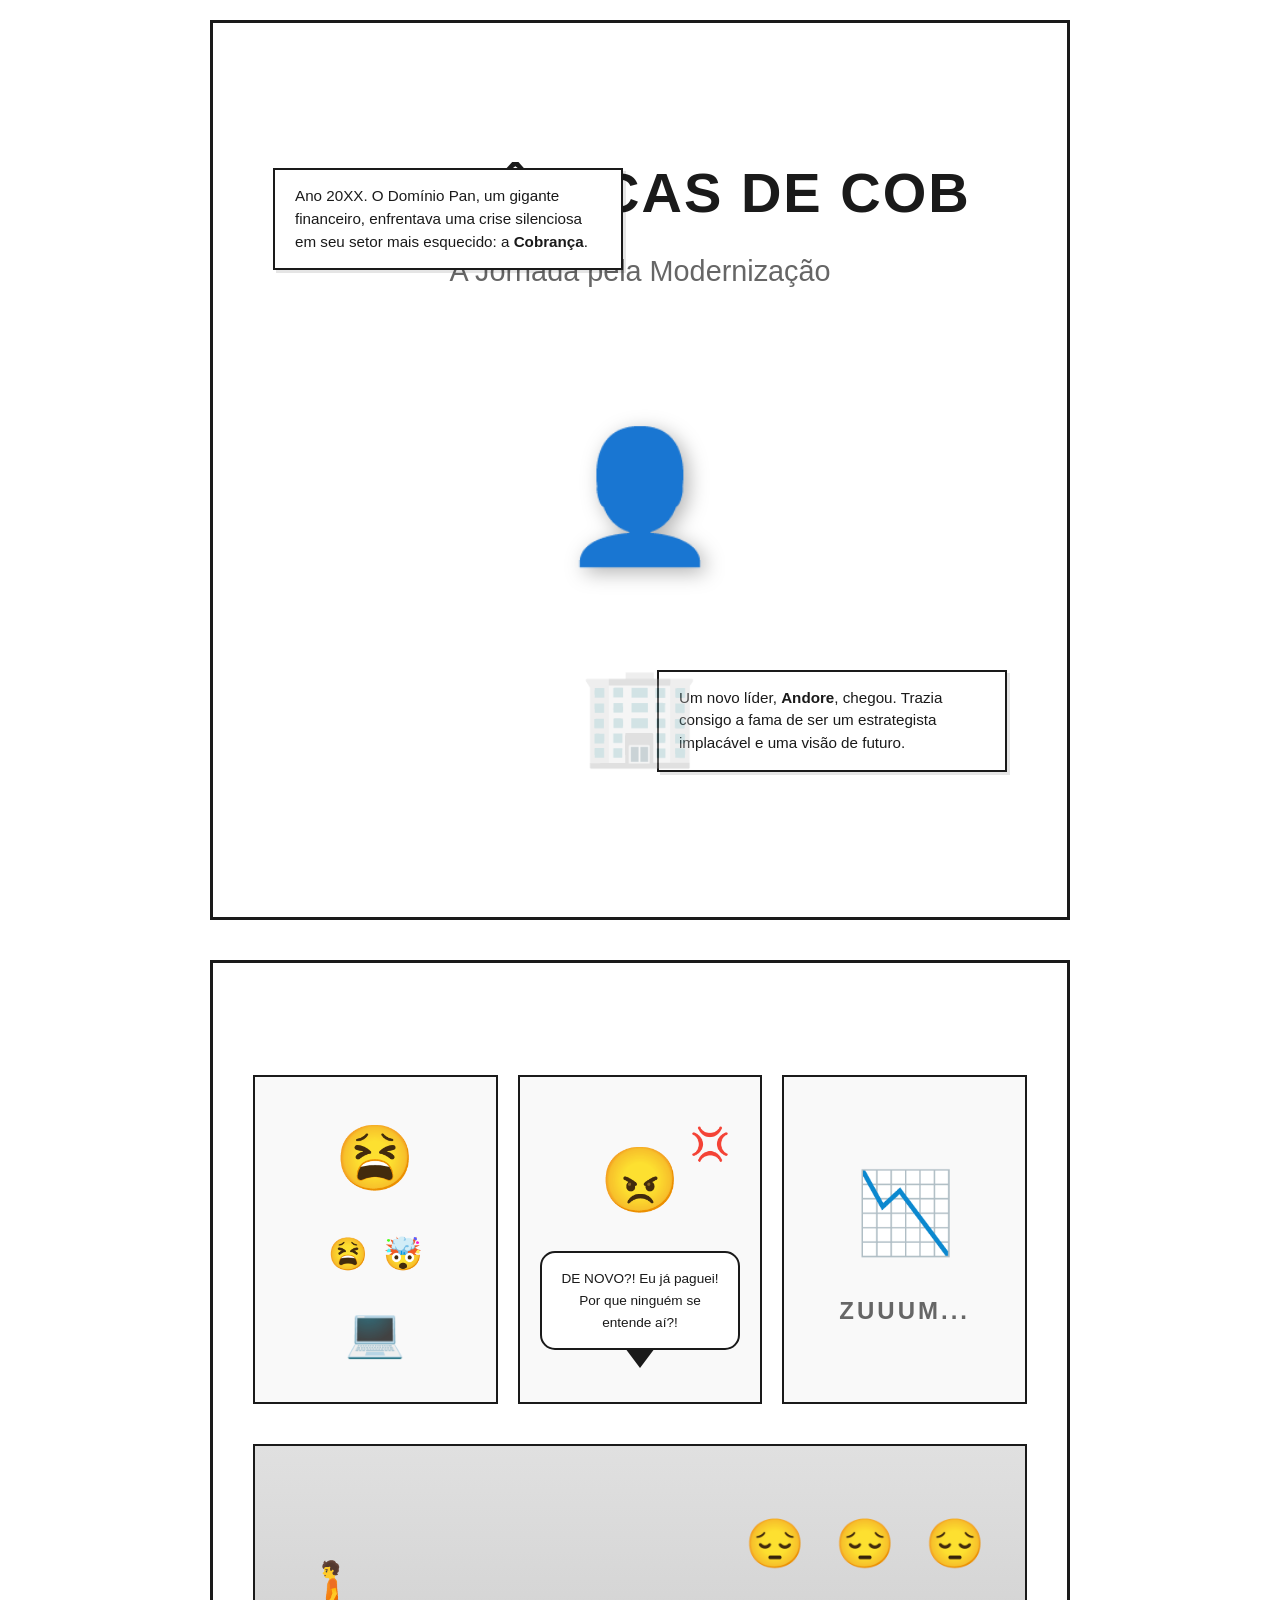
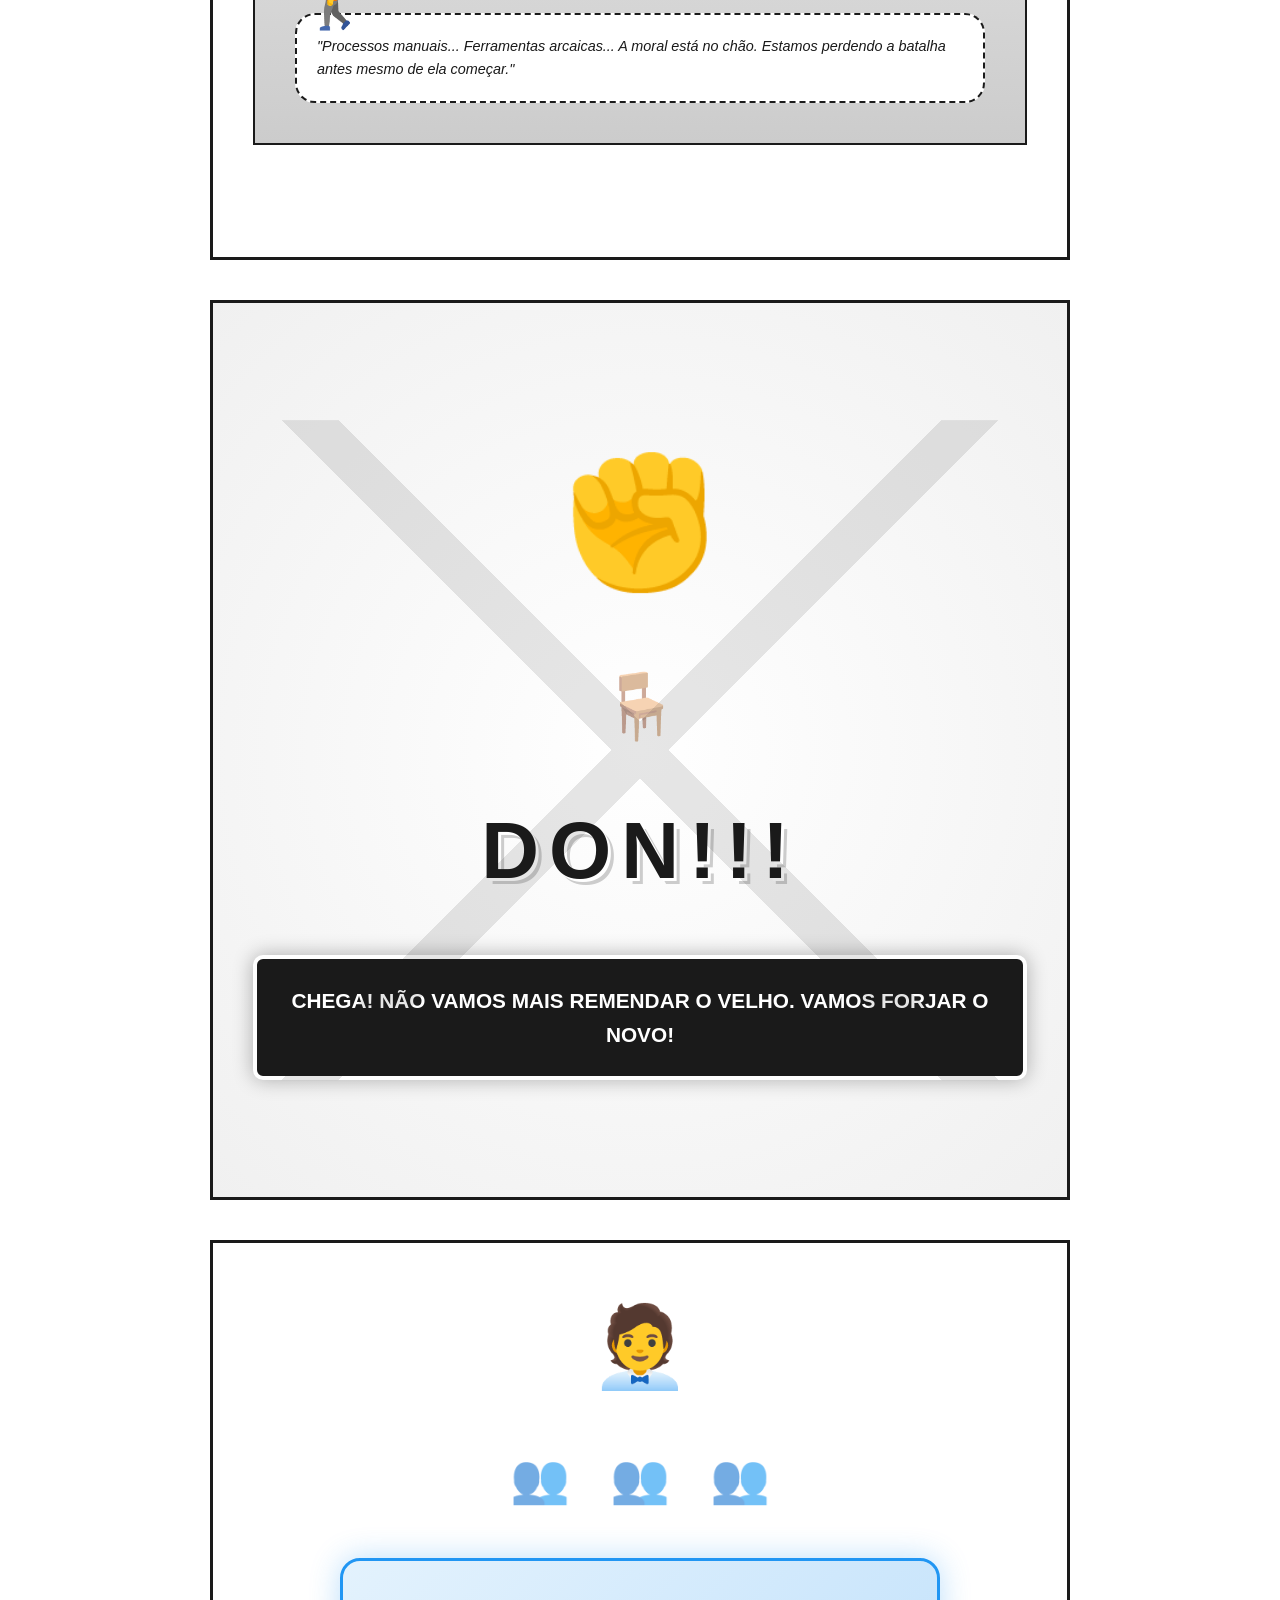
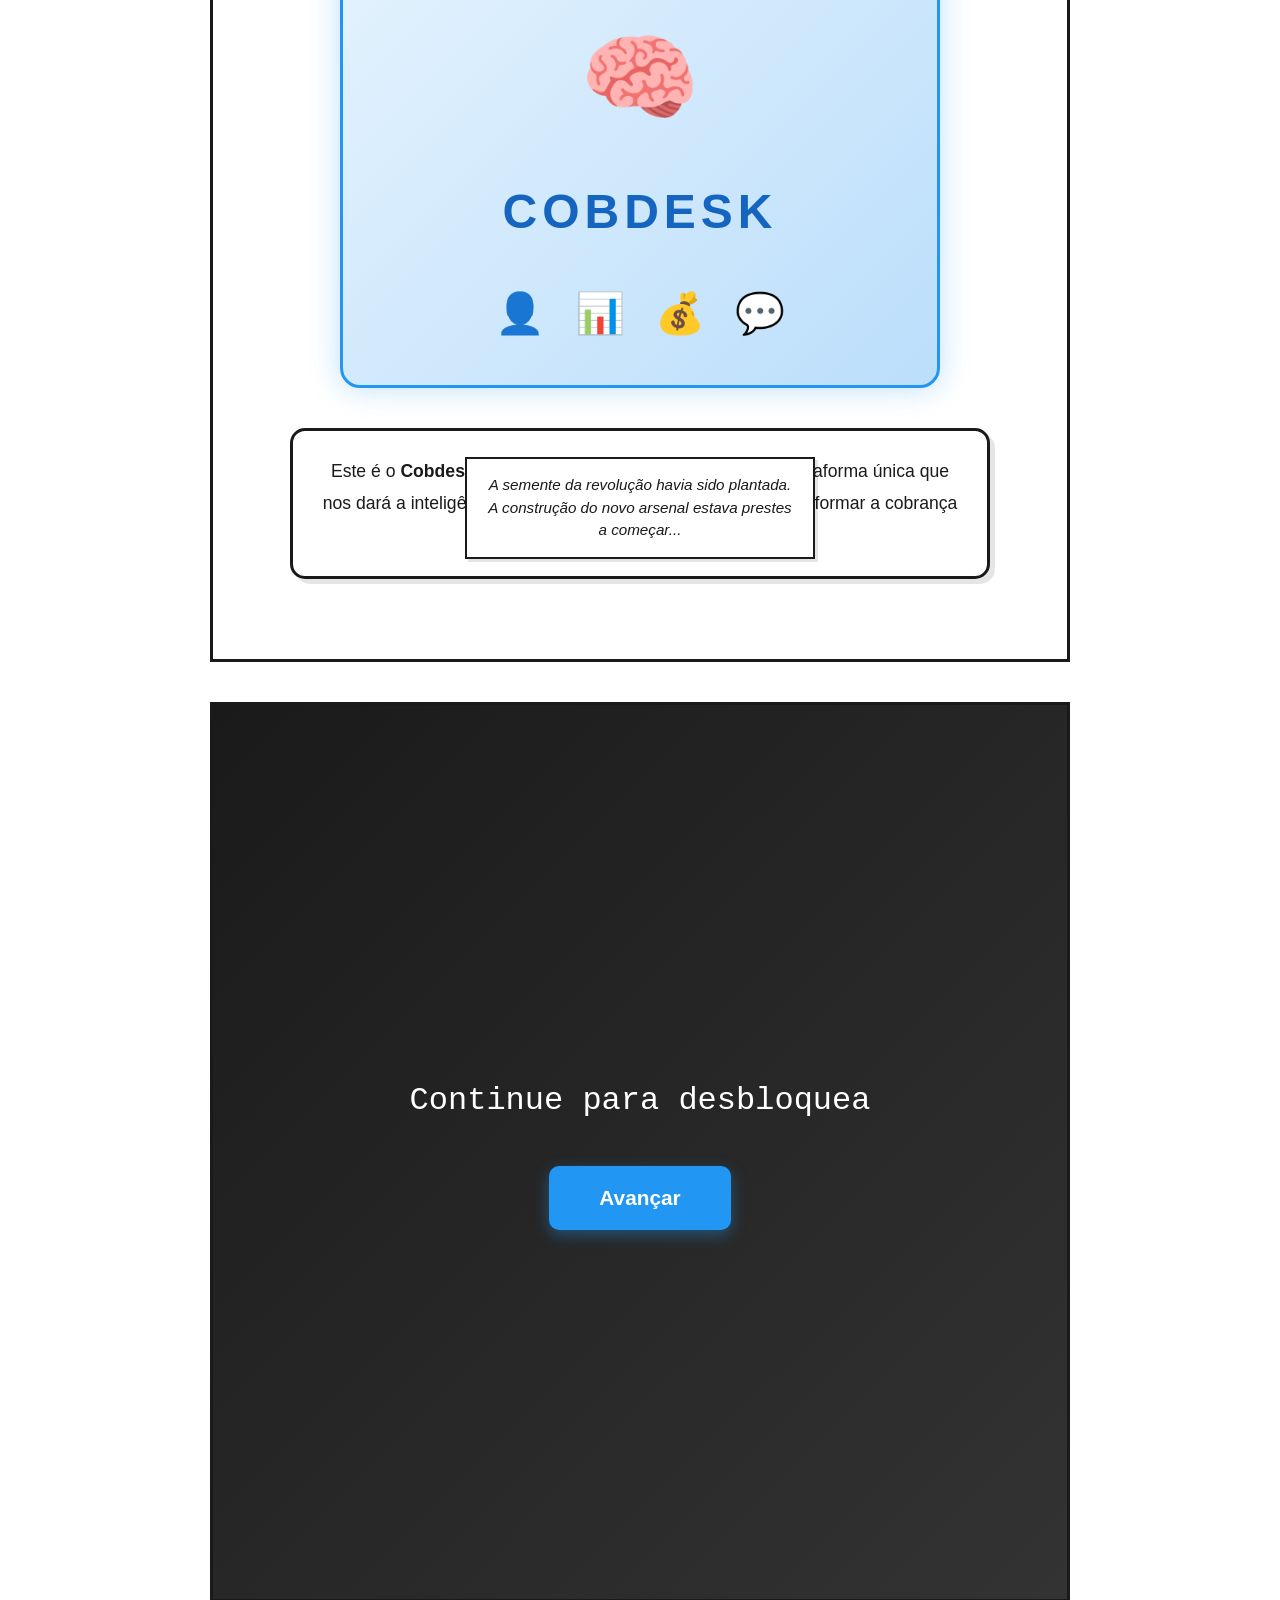
==== index.html @ 1ce12cd0 "Initial commit: Apresentação As Crônicas de Cob" ====
<!DOCTYPE html>
<html lang="pt-BR">
<head>
    <meta charset="UTF-8">
    <meta name="viewport" content="width=device-width, initial-scale=1.0">
    <title>As Crônicas de Cob: A Jornada pela Modernização</title>
    <style>
        /* ===== RESET E CONFIGURAÇÕES GLOBAIS ===== */
        * {
            margin: 0;
            padding: 0;
            box-sizing: border-box;
        }

        body {
            font-family: 'Segoe UI', Tahoma, Geneva, Verdana, sans-serif;
            background: #f5f5f5;
            color: #1a1a1a;
            overflow-x: hidden;
            line-height: 1.6;
        }

        /* ===== PARTE 1: O MANGÁ ===== */
        #manga-section {
            display: none;
            background: #ffffff;
            min-height: 100vh;
        }

        #manga-section.active {
            display: block;
        }

        .manga-container {
            max-width: 900px;
            margin: 0 auto;
            padding: 20px;
        }

        .manga-panel {
            min-height: 100vh;
            display: flex;
            align-items: center;
            justify-content: center;
            border: 3px solid #1a1a1a;
            margin-bottom: 40px;
            background: #ffffff;
            position: relative;
            padding: 40px;
            opacity: 0;
            transform: translateY(50px);
            transition: all 0.8s ease-out;
        }

        .manga-panel.fade-in {
            opacity: 1;
            transform: translateY(0);
        }

        .panel-content {
            width: 100%;
            position: relative;
        }

        /* Painel 1: A Chegada */
        .manga-title {
            text-align: center;
            margin-bottom: 60px;
        }

        .manga-title h1 {
            font-size: 3.5rem;
            font-weight: 900;
            letter-spacing: 2px;
            color: #1a1a1a;
            text-transform: uppercase;
            margin-bottom: 10px;
        }

        .manga-title h2 {
            font-size: 1.8rem;
            font-weight: 400;
            color: #666;
        }

        .narrator-box {
            position: absolute;
            background: #ffffff;
            border: 2px solid #1a1a1a;
            padding: 15px 20px;
            max-width: 350px;
            font-size: 0.95rem;
            line-height: 1.5;
            box-shadow: 3px 3px 0 rgba(0, 0, 0, 0.1);
        }

        .narrator-box.top-left {
            top: 20px;
            left: 20px;
        }

        .narrator-box.bottom-right {
            bottom: 20px;
            right: 20px;
        }

        .narrator-box.bottom {
            bottom: 20px;
            left: 50%;
            transform: translateX(-50%);
            text-align: center;
        }

        .hero-silhouette {
            display: flex;
            flex-direction: column;
            align-items: center;
            justify-content: center;
            gap: 40px;
            margin-top: 100px;
        }

        .hero-figure {
            font-size: 8rem;
            filter: drop-shadow(5px 5px 10px rgba(0, 0, 0, 0.3));
        }

        .building-background {
            font-size: 6rem;
            opacity: 0.3;
        }

        /* Painel 2: O Diagnóstico */
        .mini-panels-row {
            display: grid;
            grid-template-columns: repeat(3, 1fr);
            gap: 20px;
            margin-bottom: 40px;
        }

        .mini-panel {
            border: 2px solid #1a1a1a;
            padding: 30px 20px;
            background: #f9f9f9;
            min-height: 250px;
            display: flex;
            align-items: center;
            justify-content: center;
        }

        .mini-content {
            text-align: center;
            position: relative;
        }

        .character-face {
            font-size: 4rem;
            margin-bottom: 20px;
        }

        .floating-icons {
            display: flex;
            gap: 15px;
            justify-content: center;
            font-size: 2rem;
            animation: float 2s ease-in-out infinite;
        }

        @keyframes float {
            0%, 100% { transform: translateY(0); }
            50% { transform: translateY(-10px); }
        }

        .screen-chaos {
            font-size: 3rem;
            margin-top: 15px;
        }

        .anger-mark {
            position: absolute;
            top: -10px;
            right: 10px;
            font-size: 2rem;
            animation: pulse 1s ease-in-out infinite;
        }

        @keyframes pulse {
            0%, 100% { transform: scale(1); }
            50% { transform: scale(1.2); }
        }

        .speech-bubble {
            background: #ffffff;
            border: 2px solid #1a1a1a;
            border-radius: 15px;
            padding: 15px;
            margin-top: 20px;
            position: relative;
            font-size: 0.85rem;
        }

        .speech-bubble::before {
            content: '';
            position: absolute;
            bottom: -20px;
            left: 50%;
            transform: translateX(-50%);
            width: 0;
            height: 0;
            border-left: 15px solid transparent;
            border-right: 15px solid transparent;
            border-top: 20px solid #1a1a1a;
        }

        .chart-down {
            font-size: 5rem;
        }

        .onomatopoeia {
            font-size: 1.5rem;
            font-weight: 900;
            letter-spacing: 3px;
            color: #666;
            margin-top: 15px;
        }

        .corridor-scene {
            border: 2px solid #1a1a1a;
            padding: 40px;
            background: linear-gradient(to bottom, #e0e0e0, #cccccc);
            position: relative;
            min-height: 300px;
        }

        .hero-walking {
            font-size: 4rem;
            position: absolute;
            left: 40px;
            top: 50%;
            transform: translateY(-50%);
        }

        .sad-operators {
            display: flex;
            gap: 30px;
            justify-content: flex-end;
            font-size: 3rem;
            margin-top: 20px;
        }

        .thought-bubble {
            background: #ffffff;
            border: 2px dashed #1a1a1a;
            border-radius: 20px;
            padding: 20px;
            margin-top: 30px;
            font-style: italic;
            font-size: 0.9rem;
        }

        /* Painel 3: O Ponto de Virada */
        .panel-impact {
            background: radial-gradient(circle, #ffffff, #f0f0f0);
        }

        .impact-scene {
            text-align: center;
            position: relative;
        }

        .hero-action {
            font-size: 8rem;
            margin-bottom: 30px;
            animation: slam 0.5s ease-out;
        }

        @keyframes slam {
            0% { transform: translateY(-100px) scale(0.5); }
            50% { transform: translateY(10px) scale(1.1); }
            100% { transform: translateY(0) scale(1); }
        }

        .table-slam {
            font-size: 4rem;
            opacity: 0.5;
        }

        .onomatopoeia-large {
            font-size: 5rem;
            font-weight: 900;
            letter-spacing: 10px;
            color: #1a1a1a;
            text-shadow: 3px 3px 0 #ffffff, 6px 6px 0 #cccccc;
            margin: 30px 0;
            animation: impact-text 0.5s ease-out;
        }

        @keyframes impact-text {
            0% { transform: scale(0); opacity: 0; }
            50% { transform: scale(1.2); }
            100% { transform: scale(1); opacity: 1; }
        }

        .impact-lines {
            position: absolute;
            top: 50%;
            left: 50%;
            transform: translate(-50%, -50%);
            width: 100%;
            height: 100%;
            background: 
                linear-gradient(45deg, transparent 48%, #1a1a1a 48%, #1a1a1a 52%, transparent 52%),
                linear-gradient(-45deg, transparent 48%, #1a1a1a 48%, #1a1a1a 52%, transparent 52%);
            opacity: 0.1;
            pointer-events: none;
        }

        .speech-bubble-explosive {
            background: #1a1a1a;
            color: #ffffff;
            border: 4px solid #ffffff;
            border-radius: 10px;
            padding: 25px;
            margin-top: 40px;
            font-size: 1.3rem;
            font-weight: 700;
            text-transform: uppercase;
            box-shadow: 0 0 20px rgba(0, 0, 0, 0.3);
        }

        /* Painel 4: A Visão do Futuro */
        .vision-scene {
            text-align: center;
            position: relative;
        }

        .hero-presenting {
            font-size: 5rem;
            margin-bottom: 30px;
        }

        .team-silhouettes {
            display: flex;
            gap: 40px;
            justify-content: center;
            font-size: 3rem;
            margin-bottom: 40px;
            opacity: 0.6;
        }

        .hologram {
            background: linear-gradient(135deg, #e3f2fd, #bbdefb);
            border: 3px solid #2196f3;
            border-radius: 20px;
            padding: 40px;
            margin: 40px auto;
            max-width: 600px;
            position: relative;
            box-shadow: 0 0 30px rgba(33, 150, 243, 0.3);
            animation: hologram-glow 2s ease-in-out infinite;
        }

        @keyframes hologram-glow {
            0%, 100% { box-shadow: 0 0 30px rgba(33, 150, 243, 0.3); }
            50% { box-shadow: 0 0 50px rgba(33, 150, 243, 0.6); }
        }

        .hologram-core {
            font-size: 6rem;
            margin-bottom: 20px;
        }

        .hologram-title {
            font-size: 3rem;
            font-weight: 900;
            color: #1565c0;
            letter-spacing: 5px;
            margin-bottom: 30px;
        }

        .hologram-connections {
            display: flex;
            gap: 30px;
            justify-content: center;
            font-size: 2.5rem;
        }

        .connection-icon {
            animation: float 2s ease-in-out infinite;
        }

        .connection-icon:nth-child(2) {
            animation-delay: 0.2s;
        }

        .connection-icon:nth-child(3) {
            animation-delay: 0.4s;
        }

        .connection-icon:nth-child(4) {
            animation-delay: 0.6s;
        }

        .speech-bubble-inspiring {
            background: #ffffff;
            border: 3px solid #1a1a1a;
            border-radius: 15px;
            padding: 25px;
            margin: 40px auto;
            max-width: 700px;
            font-size: 1.1rem;
            line-height: 1.8;
            box-shadow: 5px 5px 0 rgba(0, 0, 0, 0.1);
        }

        /* Painel de Transição */
        .panel-transition {
            background: linear-gradient(135deg, #1a1a1a, #333333);
            color: #ffffff;
        }

        .transition-text {
            text-align: center;
        }

        .typing-effect {
            font-size: 2rem;
            margin-bottom: 40px;
            font-family: 'Courier New', monospace;
        }

        .continue-button {
            background: #2196f3;
            color: #ffffff;
            border: none;
            padding: 20px 50px;
            font-size: 1.3rem;
            font-weight: 700;
            border-radius: 10px;
            cursor: pointer;
            transition: all 0.3s ease;
            box-shadow: 0 5px 15px rgba(33, 150, 243, 0.4);
        }

        .continue-button:hover {
            background: #1976d2;
            transform: translateY(-3px);
            box-shadow: 0 8px 20px rgba(33, 150, 243, 0.6);
        }

        /* ===== PARTE 2: O DOJO DE INOVAÇÕES ===== */
        #dojo-section {
            display: none;
            min-height: 100vh;
            background: linear-gradient(135deg, #f5f5f5, #e0e0e0);
            padding: 60px 20px;
        }

        #dojo-section.active {
            display: block;
        }

        .dojo-container {
            max-width: 1200px;
            margin: 0 auto;
        }

        .dojo-title {
            font-size: 3.5rem;
            font-weight: 900;
            text-align: center;
            margin-bottom: 20px;
            color: #1a1a1a;
            text-transform: uppercase;
            letter-spacing: 3px;
        }

        .dojo-instruction {
            text-align: center;
            font-size: 1.3rem;
            color: #666;
            margin-bottom: 60px;
            font-style: italic;
        }

        .targets-container {
            display: grid;
            grid-template-columns: repeat(auto-fit, minmax(200px, 1fr));
            gap: 30px;
            margin-bottom: 80px;
        }

        .target {
            background: #ffffff;
            border: 3px solid #1a1a1a;
            border-radius: 15px;
            padding: 30px 20px;
            text-align: center;
            cursor: pointer;
            transition: all 0.3s ease;
            position: relative;
        }

        .target:hover {
            transform: translateY(-10px);
            box-shadow: 0 10px 30px rgba(0, 0, 0, 0.2);
            border-color: #2196f3;
        }

        .target.solved {
            opacity: 0.3;
            pointer-events: none;
        }

        .target-icon {
            font-size: 3.5rem;
            margin-bottom: 15px;
        }

        .target-label {
            font-size: 1rem;
            font-weight: 600;
            color: #1a1a1a;
        }

        /* Prateleira de Armas */
        .weapons-shelf {
            background: #1a1a1a;
            border-radius: 15px;
            padding: 30px;
            text-align: center;
        }

        .shelf-title {
            color: #ffffff;
            font-size: 1.5rem;
            font-weight: 700;
            margin-bottom: 20px;
        }

        .shelf-icons {
            display: flex;
            flex-wrap: wrap;
            gap: 20px;
            justify-content: center;
            min-height: 80px;
        }

        .shelf-icon {
            font-size: 2.5rem;
            animation: unlock 0.5s ease-out;
        }

        @keyframes unlock {
            0% { transform: scale(0) rotate(-180deg); opacity: 0; }
            100% { transform: scale(1) rotate(0); opacity: 1; }
        }

        /* Modal de Solução */
        .modal {
            display: none;
            position: fixed;
            top: 0;
            left: 0;
            width: 100%;
            height: 100%;
            background: rgba(0, 0, 0, 0.8);
            z-index: 1000;
            align-items: center;
            justify-content: center;
        }

        .modal.active {
            display: flex;
        }

        .modal-content {
            background: #ffffff;
            border: 4px solid #1a1a1a;
            border-radius: 20px;
            max-width: 700px;
            width: 90%;
            padding: 40px;
            animation: modal-appear 0.4s ease-out;
        }

        @keyframes modal-appear {
            0% { transform: scale(0.5); opacity: 0; }
            100% { transform: scale(1); opacity: 1; }
        }

        .modal-header {
            text-align: center;
            margin-bottom: 30px;
        }

        .solution-icon {
            font-size: 4rem;
            margin-bottom: 15px;
        }

        .solution-name {
            font-size: 2rem;
            font-weight: 900;
            color: #2196f3;
        }

        .modal-body {
            margin-bottom: 30px;
        }

        .transformation {
            display: grid;
            grid-template-columns: 1fr auto 1fr;
            gap: 20px;
            align-items: center;
        }

        .from-section,
        .to-section {
            text-align: center;
            padding: 20px;
            border-radius: 10px;
        }

        .from-section {
            background: #ffebee;
            border: 2px solid #ef5350;
        }

        .to-section {
            background: #e3f2fd;
            border: 2px solid #2196f3;
        }

        .section-label {
            font-size: 0.9rem;
            font-weight: 700;
            text-transform: uppercase;
            margin-bottom: 15px;
            color: #666;
        }

        .problem-icon,
        .solution-icon-small {
            font-size: 3rem;
            margin-bottom: 15px;
        }

        .problem-text,
        .solution-text {
            font-size: 0.95rem;
            line-height: 1.6;
        }

        .arrow {
            font-size: 3rem;
        }

        .modal-footer {
            text-align: center;
        }

        .close-button {
            background: #2196f3;
            color: #ffffff;
            border: none;
            padding: 15px 40px;
            font-size: 1.1rem;
            font-weight: 700;
            border-radius: 10px;
            cursor: pointer;
            transition: all 0.3s ease;
        }

        .close-button:hover {
            background: #1976d2;
            transform: translateY(-2px);
        }

        /* ===== PARTE 3: O PORTAL ===== */
        #portal-section {
            display: none;
            min-height: 100vh;
            background: linear-gradient(135deg, #1a1a1a, #333333);
            color: #ffffff;
            align-items: center;
            justify-content: center;
            padding: 60px 20px;
        }

        #portal-section.active {
            display: flex;
        }

        .portal-container {
            text-align: center;
            max-width: 800px;
            position: relative;
        }

        .cobdesk-logo-bg {
            margin-bottom: 40px;
        }

        .logo-pulse {
            font-size: 8rem;
            animation: pulse-glow 2s ease-in-out infinite;
        }

        @keyframes pulse-glow {
            0%, 100% { 
                transform: scale(1);
                filter: drop-shadow(0 0 20px rgba(33, 150, 243, 0.5));
            }
            50% { 
                transform: scale(1.1);
                filter: drop-shadow(0 0 40px rgba(33, 150, 243, 0.8));
            }
        }

        .portal-title {
            font-size: 3.5rem;
            font-weight: 900;
            margin-bottom: 30px;
            letter-spacing: 2px;
            animation: fade-in-up 1s ease-out;
        }

        .portal-text {
            font-size: 1.3rem;
            line-height: 1.8;
            margin-bottom: 50px;
            color: #cccccc;
            animation: fade-in-up 1s ease-out 0.2s both;
        }

        @keyframes fade-in-up {
            0% { opacity: 0; transform: translateY(30px); }
            100% { opacity: 1; transform: translateY(0); }
        }

        .portal-button {
            display: inline-block;
            background: linear-gradient(135deg, #2196f3, #1976d2);
            color: #ffffff;
            text-decoration: none;
            padding: 25px 60px;
            font-size: 1.5rem;
            font-weight: 700;
            border-radius: 50px;
            transition: all 0.3s ease;
            box-shadow: 0 10px 30px rgba(33, 150, 243, 0.4);
            animation: fade-in-up 1s ease-out 0.4s both;
            position: relative;
            overflow: hidden;
        }

        .portal-button::before {
            content: '';
            position: absolute;
            top: 50%;
            left: 50%;
            width: 0;
            height: 0;
            border-radius: 50%;
            background: rgba(255, 255, 255, 0.3);
            transform: translate(-50%, -50%);
            transition: width 0.6s, height 0.6s;
        }

        .portal-button:hover::before {
            width: 300px;
            height: 300px;
        }

        .portal-button:hover {
            transform: translateY(-5px);
            box-shadow: 0 15px 40px rgba(33, 150, 243, 0.6);
        }

        /* ===== RESPONSIVIDADE ===== */
        @media (max-width: 768px) {
            .manga-title h1 {
                font-size: 2.5rem;
            }
            
            .manga-title h2 {
                font-size: 1.3rem;
            }
            
            .mini-panels-row {
                grid-template-columns: 1fr;
            }
            
            .transformation {
                grid-template-columns: 1fr;
            }
            
            .arrow {
                transform: rotate(90deg);
            }
            
            .dojo-title {
                font-size: 2.5rem;
            }
            
            .portal-title {
                font-size: 2.5rem;
            }
            
            .portal-text {
                font-size: 1.1rem;
            }
            
            .portal-button {
                padding: 20px 40px;
                font-size: 1.2rem;
            }
        }
    </style>
</head>
<body>
    <!-- PARTE 1: O MANGÁ -->
    <section id="manga-section" class="active">
        <div class="manga-container">
            <!-- Painel 1: A Chegada -->
            <div class="manga-panel panel-full fade-in" data-panel="1">
                <div class="panel-content">
                    <div class="manga-title">
                        <h1>As Crônicas de Cob</h1>
                        <h2>A Jornada pela Modernização</h2>
                    </div>
                    <div class="narrator-box top-left">
                        <p>Ano 20XX. O Domínio Pan, um gigante financeiro, enfrentava uma crise silenciosa em seu setor mais esquecido: a <strong>Cobrança</strong>.</p>
                    </div>
                    <div class="narrator-box bottom-right">
                        <p>Um novo líder, <strong>Andore</strong>, chegou. Trazia consigo a fama de ser um estrategista implacável e uma visão de futuro.</p>
                    </div>
                    <div class="hero-silhouette">
                        <div class="hero-figure">👤</div>
                        <div class="building-background">🏢</div>
                    </div>
                </div>
            </div>

            <!-- Painel 2: O Diagnóstico Sombrio -->
            <div class="manga-panel panel-full fade-in" data-panel="2">
                <div class="panel-content">
                    <div class="mini-panels-row">
                        <div class="mini-panel">
                            <div class="mini-content">
                                <div class="character-face stressed">😫</div>
                                <div class="floating-icons">
                                    <span>😫</span>
                                    <span>🤯</span>
                                </div>
                                <div class="screen-chaos">💻</div>
                            </div>
                        </div>
                        <div class="mini-panel">
                            <div class="mini-content">
                                <div class="character-face angry">😠</div>
                                <div class="anger-mark">💢</div>
                                <div class="speech-bubble">
                                    <p>DE NOVO?! Eu já paguei! Por que ninguém se entende aí?!</p>
                                </div>
                            </div>
                        </div>
                        <div class="mini-panel">
                            <div class="mini-content">
                                <div class="chart-down">📉</div>
                                <div class="onomatopoeia">ZUUUM...</div>
                            </div>
                        </div>
                    </div>
                    
                    <div class="corridor-scene">
                        <div class="hero-walking">🚶</div>
                        <div class="sad-operators">
                            <span>😔</span>
                            <span>😔</span>
                            <span>😔</span>
                        </div>
                        <div class="thought-bubble">
                            <p><em>"Processos manuais... Ferramentas arcaicas... A moral está no chão. Estamos perdendo a batalha antes mesmo de ela começar."</em></p>
                        </div>
                    </div>
                </div>
            </div>

            <!-- Painel 3: O Ponto de Virada -->
            <div class="manga-panel panel-impact fade-in" data-panel="3">
                <div class="panel-content">
                    <div class="impact-scene">
                        <div class="hero-action">✊</div>
                        <div class="table-slam">🪑</div>
                        <div class="onomatopoeia-large">DON!!!</div>
                        <div class="impact-lines"></div>
                        <div class="speech-bubble-explosive">
                            <p><strong>CHEGA! Não vamos mais remendar o velho. VAMOS FORJAR O NOVO!</strong></p>
                        </div>
                    </div>
                </div>
            </div>

            <!-- Painel 4: A Visão do Futuro -->
            <div class="manga-panel panel-full fade-in" data-panel="4">
                <div class="panel-content">
                    <div class="vision-scene">
                        <div class="hero-presenting">🧑‍💼</div>
                        <div class="team-silhouettes">
                            <span>👥</span>
                            <span>👥</span>
                            <span>👥</span>
                        </div>
                        <div class="hologram">
                            <div class="hologram-core">🧠</div>
                            <div class="hologram-title">COBDESK</div>
                            <div class="hologram-connections">
                                <span class="connection-icon">👤</span>
                                <span class="connection-icon">📊</span>
                                <span class="connection-icon">💰</span>
                                <span class="connection-icon">💬</span>
                            </div>
                        </div>
                        <div class="speech-bubble-inspiring">
                            <p>Este é o <strong>Cobdesk</strong>. Nosso novo centro de comando. Uma plataforma única que nos dará a inteligência, a agilidade e as ferramentas para transformar a cobrança de um custo em um centro de excelência.</p>
                        </div>
                        <div class="narrator-box bottom">
                            <p><em>A semente da revolução havia sido plantada. A construção do novo arsenal estava prestes a começar...</em></p>
                        </div>
                    </div>
                </div>
            </div>

            <!-- Transição -->
            <div class="manga-panel panel-transition fade-in" data-panel="5">
                <div class="panel-content">
                    <div class="transition-text">
                        <p class="typing-effect">Continue para desbloquear o arsenal...</p>
                        <button id="continue-to-dojo" class="continue-button">Avançar</button>
                    </div>
                </div>
            </div>
        </div>
    </section>

    <!-- PARTE 2: O DOJO DE INOVAÇÕES -->
    <section id="dojo-section">
        <div class="dojo-container">
            <h1 class="dojo-title">O Dojo de Inovações</h1>
            <p class="dojo-instruction">Clique nos desafios para forjar a solução</p>
            
            <div class="targets-container">
                <!-- Alvos (Desafios) -->
                <div class="target" data-challenge="contratacao">
                    <div class="target-icon">👤❓</div>
                    <div class="target-label">Contratação Genérica</div>
                </div>
                
                <div class="target" data-challenge="treinamento">
                    <div class="target-icon">😴</div>
                    <div class="target-label">Treinamento Passivo</div>
                </div>
                
                <div class="target" data-challenge="onboarding">
                    <div class="target-icon">⏱️</div>
                    <div class="target-label">Onboarding Superficial</div>
                </div>
                
                <div class="target" data-challenge="qualidade">
                    <div class="target-icon">🔍</div>
                    <div class="target-label">Qualidade Reativa</div>
                </div>
                
                <div class="target" data-challenge="feedback">
                    <div class="target-icon">📝</div>
                    <div class="target-label">Feedback Lento</div>
                </div>
                
                <div class="target" data-challenge="crm">
                    <div class="target-icon">🌀</div>
                    <div class="target-label">CRM Complexo</div>
                </div>
                
                <div class="target" data-challenge="scoring">
                    <div class="target-icon">🧊</div>
                    <div class="target-label">Scoring Estático</div>
                </div>
                
                <div class="target" data-challenge="intranet">
                    <div class="target-icon">📄</div>
                    <div class="target-label">Intranet Básica</div>
                </div>
                
                <div class="target" data-challenge="incentivos">
                    <div class="target-icon">💵</div>
                    <div class="target-label">Incentivos Padrão</div>
                </div>
                
                <div class="target" data-challenge="poscobranca">
                    <div class="target-icon">✅</div>
                    <div class="target-label">Pós-cobrança Limitada</div>
                </div>
                
                <div class="target" data-challenge="gestao">
                    <div class="target-icon">📊</div>
                    <div class="target-label">Gestão Simplificada</div>
                </div>
            </div>

            <!-- Prateleira de Armas (Progresso) -->
            <div class="weapons-shelf">
                <div class="shelf-title">Arsenal Desbloqueado</div>
                <div class="shelf-icons" id="shelf-icons"></div>
            </div>
        </div>

        <!-- Modal de Solução -->
        <div id="solution-modal" class="modal">
            <div class="modal-content">
                <div class="modal-header">
                    <div class="solution-icon" id="solution-icon"></div>
                    <h2 class="solution-name" id="solution-name"></h2>
                </div>
                <div class="modal-body">
                    <div class="transformation">
                        <div class="from-section">
                            <div class="section-label">DE</div>
                            <div class="problem-icon" id="problem-icon"></div>
                            <p class="problem-text" id="problem-text"></p>
                        </div>
                        <div class="arrow">➡️</div>
                        <div class="to-section">
                            <div class="section-label">PARA</div>
                            <div class="solution-icon-small" id="solution-icon-small"></div>
                            <p class="solution-text" id="solution-text"></p>
                        </div>
                    </div>
                </div>
                <div class="modal-footer">
                    <button id="close-modal" class="close-button">Entendido!</button>
                </div>
            </div>
        </div>
    </section>

    <!-- PARTE 3: O PORTAL -->
    <section id="portal-section">
        <div class="portal-container">
            <div class="cobdesk-logo-bg">
                <div class="logo-pulse">🎯</div>
            </div>
            <h1 class="portal-title">Sua Jornada Começa Agora.</h1>
            <p class="portal-text">Você desvendou os segredos do novo arsenal. Agora, é sua vez de liderar. Entre no Cobdesk e comande a revolução da cobrança.</p>
            
            <!-- BOTÃO COM PLACEHOLDER PARA O LINK -->
            <a href="[AQUI_VAI_O_LINK_PARA_O_AMBIENTE_COBDESK]" target="_blank" class="portal-button">
                Entrar no Cobdesk
            </a>
        </div>
    </section>

    <script>
        // ===== DADOS DAS SOLUÇÕES COBBY =====
        const solutions = {
            contratacao: {
                name: 'Cobby Profile & Cobby Maps',
                icon: '🎯',
                problemIcon: '👤❓',
                problemText: 'CV + dinâmica padrão, foco genérico.',
                solutionIcon: '🎯',
                solutionText: 'Perfil comportamental (Modelo similar ao: DISC e MBTI) orienta funil e aderência por tipo de operação.'
            },
            treinamento: {
                name: 'Streaming (Salas de Desenvolvimento)',
                icon: '📺',
                problemIcon: '😴',
                problemText: 'Sala de aula + prova.',
                solutionIcon: '📺',
                solutionText: 'Ambientes colaborativos em tempo real para cocriação, testes e evolução contínua. Integrado às plataformas mais adaptadas da nova geração — como Twitch e Discord — une interação, aprendizado e desenvolvimento ágil.'
            },
            onboarding: {
                name: 'Ilha dos Primeiros Passos',
                icon: '🏝️',
                problemIcon: '⏱️',
                problemText: '1 semana em célula "baby" ou direto na operação.',
                solutionIcon: '🏝️',
                solutionText: '15 dias de imersão + teste prático; 90 dias de salas de sustentação com dicas dos top performers e distribuição de Cobby Coins.'
            },
            qualidade: {
                name: 'Cobby InsightCloud',
                icon: '☁️',
                problemIcon: '🔍',
                problemText: 'Reciclagem por amostra e monitoria.',
                solutionIcon: '☁️',
                solutionText: 'Análise de áudio e texto, comparação com top performers e recomendações de melhoria neuro-linguística. A tão sonhada Nuvem de Contexto para sua operação.'
            },
            feedback: {
                name: 'Cobby Growth Path',
                icon: '📈',
                problemIcon: '📝',
                problemText: 'Acompanhamento pós-produção, reativo.',
                solutionIcon: '📈',
                solutionText: 'App no smartphone com métricas em tempo real e sugestões da IA.'
            },
            crm: {
                name: 'Cobby Bridge',
                icon: '🌉',
                problemIcon: '🌀',
                problemText: 'Muitas abas e caminhos; pesado.',
                solutionIcon: '🌉',
                solutionText: 'CRM simplificado e "skinnable", integra canais e muda a pele por campanha. Finalizações rápidas em poucos cliques. Otimizado para WhatsApp e com gamificação para engajar a equipe.'
            },
            scoring: {
                name: 'Cobby Bubble MCP + Cobby Brian',
                icon: '🫧',
                problemIcon: '🧊',
                problemText: 'Bureaus (prateleira) — Lemit/Serasa.',
                solutionIcon: '🫧',
                solutionText: 'Segmentação por "bolhas" de similaridade, estratégia e incentivo sob medida por cluster.'
            },
            intranet: {
                name: 'Cobby Connect',
                icon: '🔗',
                problemIcon: '📄',
                problemText: 'Informações básicas unidirecionais.',
                solutionIcon: '🔗',
                solutionText: 'Rede social interna: feed, mural, networking e clima conectado à empresa.'
            },
            incentivos: {
                name: 'Cobby Bank + Store',
                icon: '🏦',
                problemIcon: '💵',
                problemText: 'Padrões de RV e performance.',
                solutionIcon: '🏦',
                solutionText: 'Gamificação diária: Cobby Coins trocados por prêmios de acordo com a experiência.'
            },
            poscobranca: {
                name: 'Cobby da Sorte + Rewards Center',
                icon: '🎁',
                problemIcon: '✅',
                problemText: 'Foco apenas na quitação.',
                solutionIcon: '🎁',
                solutionText: 'Token/recompensas, sorteios mensais e app de acompanhamento para retenção.'
            },
            gestao: {
                name: 'Cobby Maps',
                icon: '🗺️',
                problemIcon: '📊',
                problemText: 'Modelo simplificado, pouca visão analítica.',
                solutionIcon: '🗺️',
                solutionText: 'Dashboards: produtividade, PDI/PIP, pipeline de indicadores, mapa de liderança e "Magic Grip".'
            }
        };

        // ===== VARIÁVEIS GLOBAIS =====
        let solvedCount = 0;
        const totalTargets = Object.keys(solutions).length;

        // ===== PARTE 1: MANGÁ =====
        document.addEventListener('DOMContentLoaded', function() {
            // Animação de scroll para os painéis do mangá
            const mangaPanels = document.querySelectorAll('.manga-panel');
            
            const observerOptions = {
                threshold: 0.3,
                rootMargin: '0px 0px -100px 0px'
            };
            
            const panelObserver = new IntersectionObserver(function(entries) {
                entries.forEach(entry => {
                    if (entry.isIntersecting) {
                        entry.target.classList.add('fade-in');
                    }
                });
            }, observerOptions);
            
            mangaPanels.forEach(panel => {
                panelObserver.observe(panel);
            });
            
            // Botão de continuar para o Dojo
            const continueButton = document.getElementById('continue-to-dojo');
            if (continueButton) {
                continueButton.addEventListener('click', function() {
                    document.getElementById('manga-section').classList.remove('active');
                    document.getElementById('dojo-section').classList.add('active');
                    window.scrollTo(0, 0);
                });
            }
        });

        // ===== PARTE 2: DOJO DE INOVAÇÕES =====
        const targets = document.querySelectorAll('.target');
        const modal = document.getElementById('solution-modal');
        const closeModalBtn = document.getElementById('close-modal');
        const shelfIcons = document.getElementById('shelf-icons');

        targets.forEach(target => {
            target.addEventListener('click', function() {
                if (this.classList.contains('solved')) return;
                
                const challenge = this.getAttribute('data-challenge');
                const solution = solutions[challenge];
                
                // Preencher o modal com os dados da solução
                document.getElementById('solution-icon').textContent = solution.icon;
                document.getElementById('solution-name').textContent = solution.name;
                document.getElementById('problem-icon').textContent = solution.problemIcon;
                document.getElementById('problem-text').textContent = solution.problemText;
                document.getElementById('solution-icon-small').textContent = solution.solutionIcon;
                document.getElementById('solution-text').textContent = solution.solutionText;
                
                // Mostrar o modal
                modal.classList.add('active');
                
                // Marcar o alvo como resolvido
                this.classList.add('solved');
                
                // Adicionar ícone à prateleira
                const shelfIcon = document.createElement('div');
                shelfIcon.className = 'shelf-icon';
                shelfIcon.textContent = solution.icon;
                shelfIcons.appendChild(shelfIcon);
                
                solvedCount++;
                
                // Verificar se todos os desafios foram resolvidos
                if (solvedCount === totalTargets) {
                    setTimeout(() => {
                        completeDojoPhase();
                    }, 1000);
                }
            });
        });

        closeModalBtn.addEventListener('click', function() {
            modal.classList.remove('active');
        });

        // Fechar modal ao clicar fora dele
        modal.addEventListener('click', function(e) {
            if (e.target === modal) {
                modal.classList.remove('active');
            }
        });

        // ===== TRANSIÇÃO PARA O PORTAL =====
        function completeDojoPhase() {
            // Animação de conclusão
            const dojoContainer = document.querySelector('.dojo-container');
            const completionMessage = document.createElement('div');
            completionMessage.style.cssText = `
                position: fixed;
                top: 50%;
                left: 50%;
                transform: translate(-50%, -50%);
                background: rgba(0, 0, 0, 0.95);
                color: white;
                padding: 40px 60px;
                border-radius: 20px;
                font-size: 2rem;
                font-weight: 900;
                text-align: center;
                z-index: 2000;
                animation: fade-in-up 0.5s ease-out;
            `;
            completionMessage.innerHTML = `
                <div style="font-size: 4rem; margin-bottom: 20px;">✨</div>
                <div>Arsenal Completo.</div>
                <div style="font-size: 1.5rem; margin-top: 15px; font-weight: 400;">O Centro de Comando está Operacional.</div>
                <button id="go-to-portal" style="
                    margin-top: 30px;
                    background: #2196f3;
                    color: white;
                    border: none;
                    padding: 15px 40px;
                    font-size: 1.2rem;
                    font-weight: 700;
                    border-radius: 10px;
                    cursor: pointer;
                ">Continuar</button>
            `;
            
            document.body.appendChild(completionMessage);
            
            document.getElementById('go-to-portal').addEventListener('click', function() {
                completionMessage.remove();
                document.getElementById('dojo-section').classList.remove('active');
                document.getElementById('portal-section').classList.add('active');
                window.scrollTo(0, 0);
            });
        }

        // ===== EFEITO DE DIGITAÇÃO (OPCIONAL) =====
        function typeWriter(element, text, speed = 50) {
            let i = 0;
            element.textContent = '';
            
            function type() {
                if (i < text.length) {
                    element.textContent += text.charAt(i);
                    i++;
                    setTimeout(type, speed);
                }
            }
            
            type();
        }

        // Aplicar efeito de digitação ao texto de transição
        const typingElement = document.querySelector('.typing-effect');
        if (typingElement) {
            const originalText = typingElement.textContent;
            typeWriter(typingElement, originalText, 80);
        }
    </script>
</body>
</html>
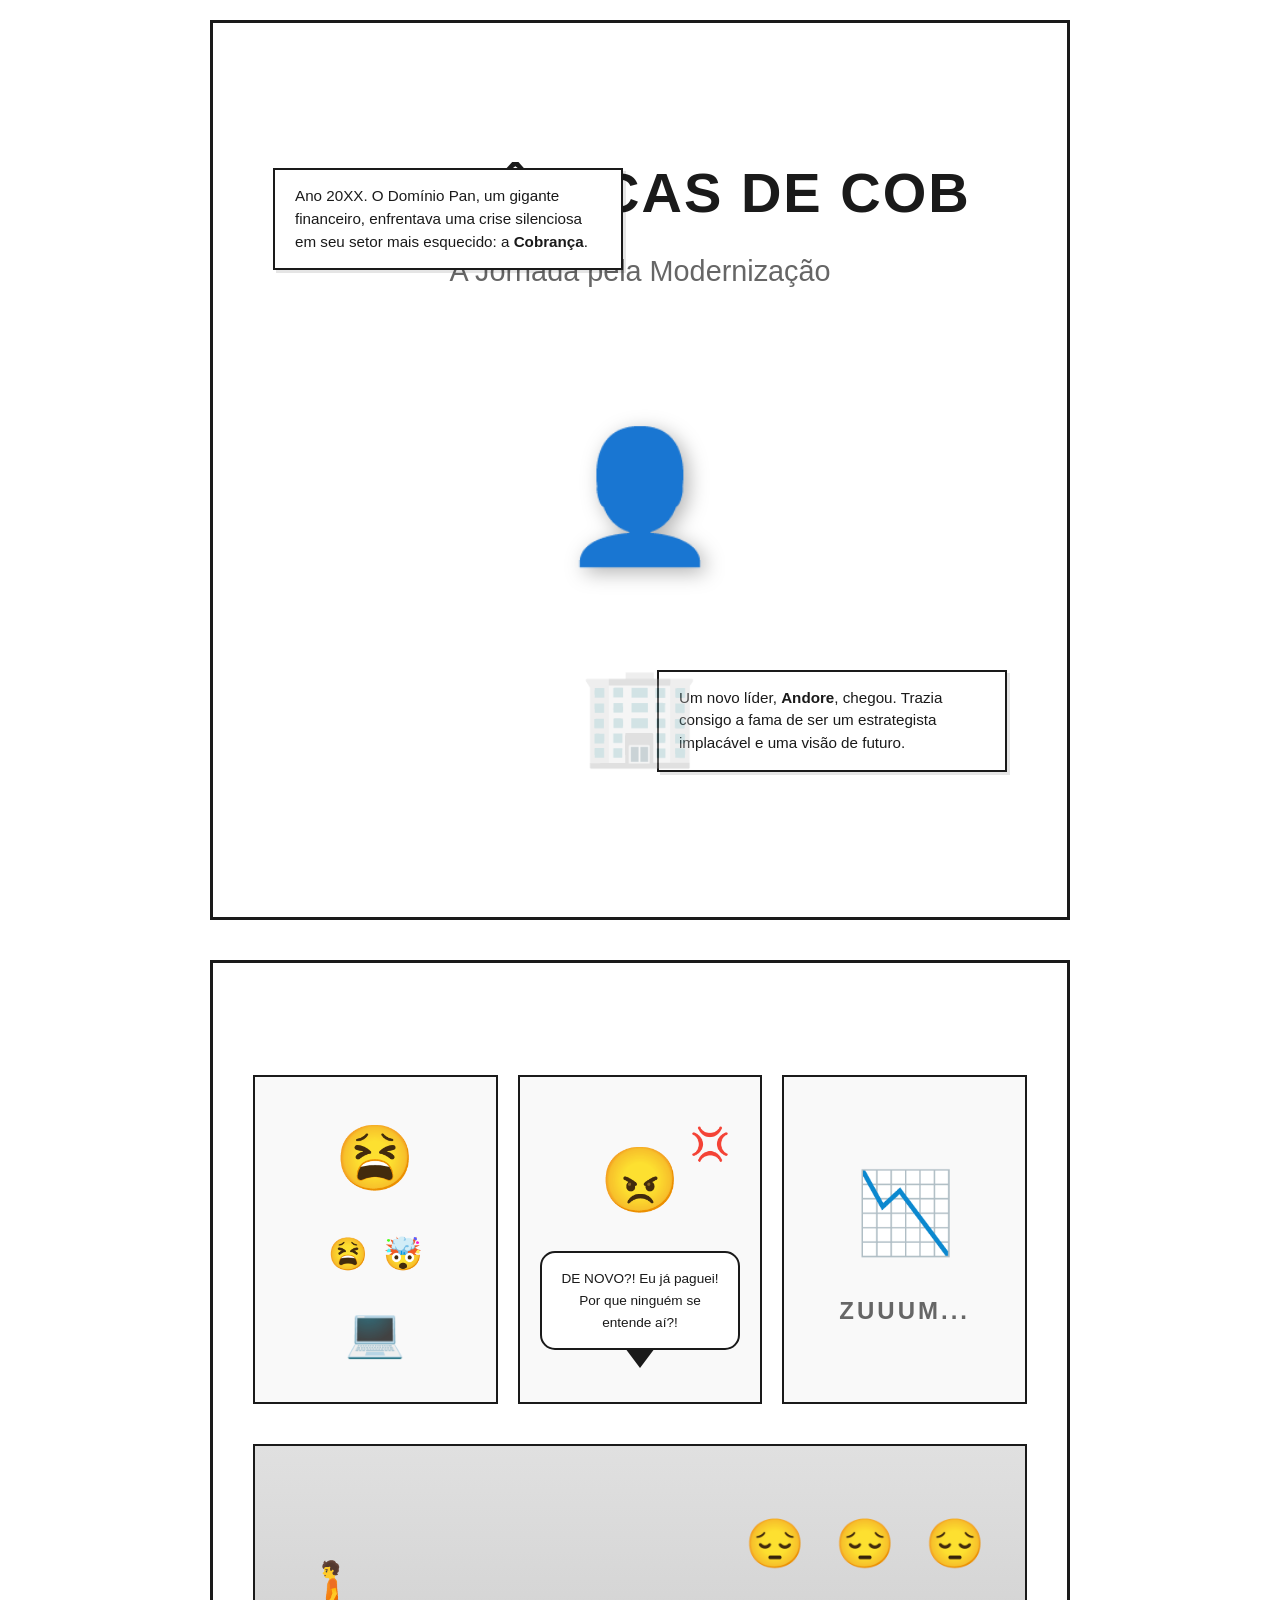
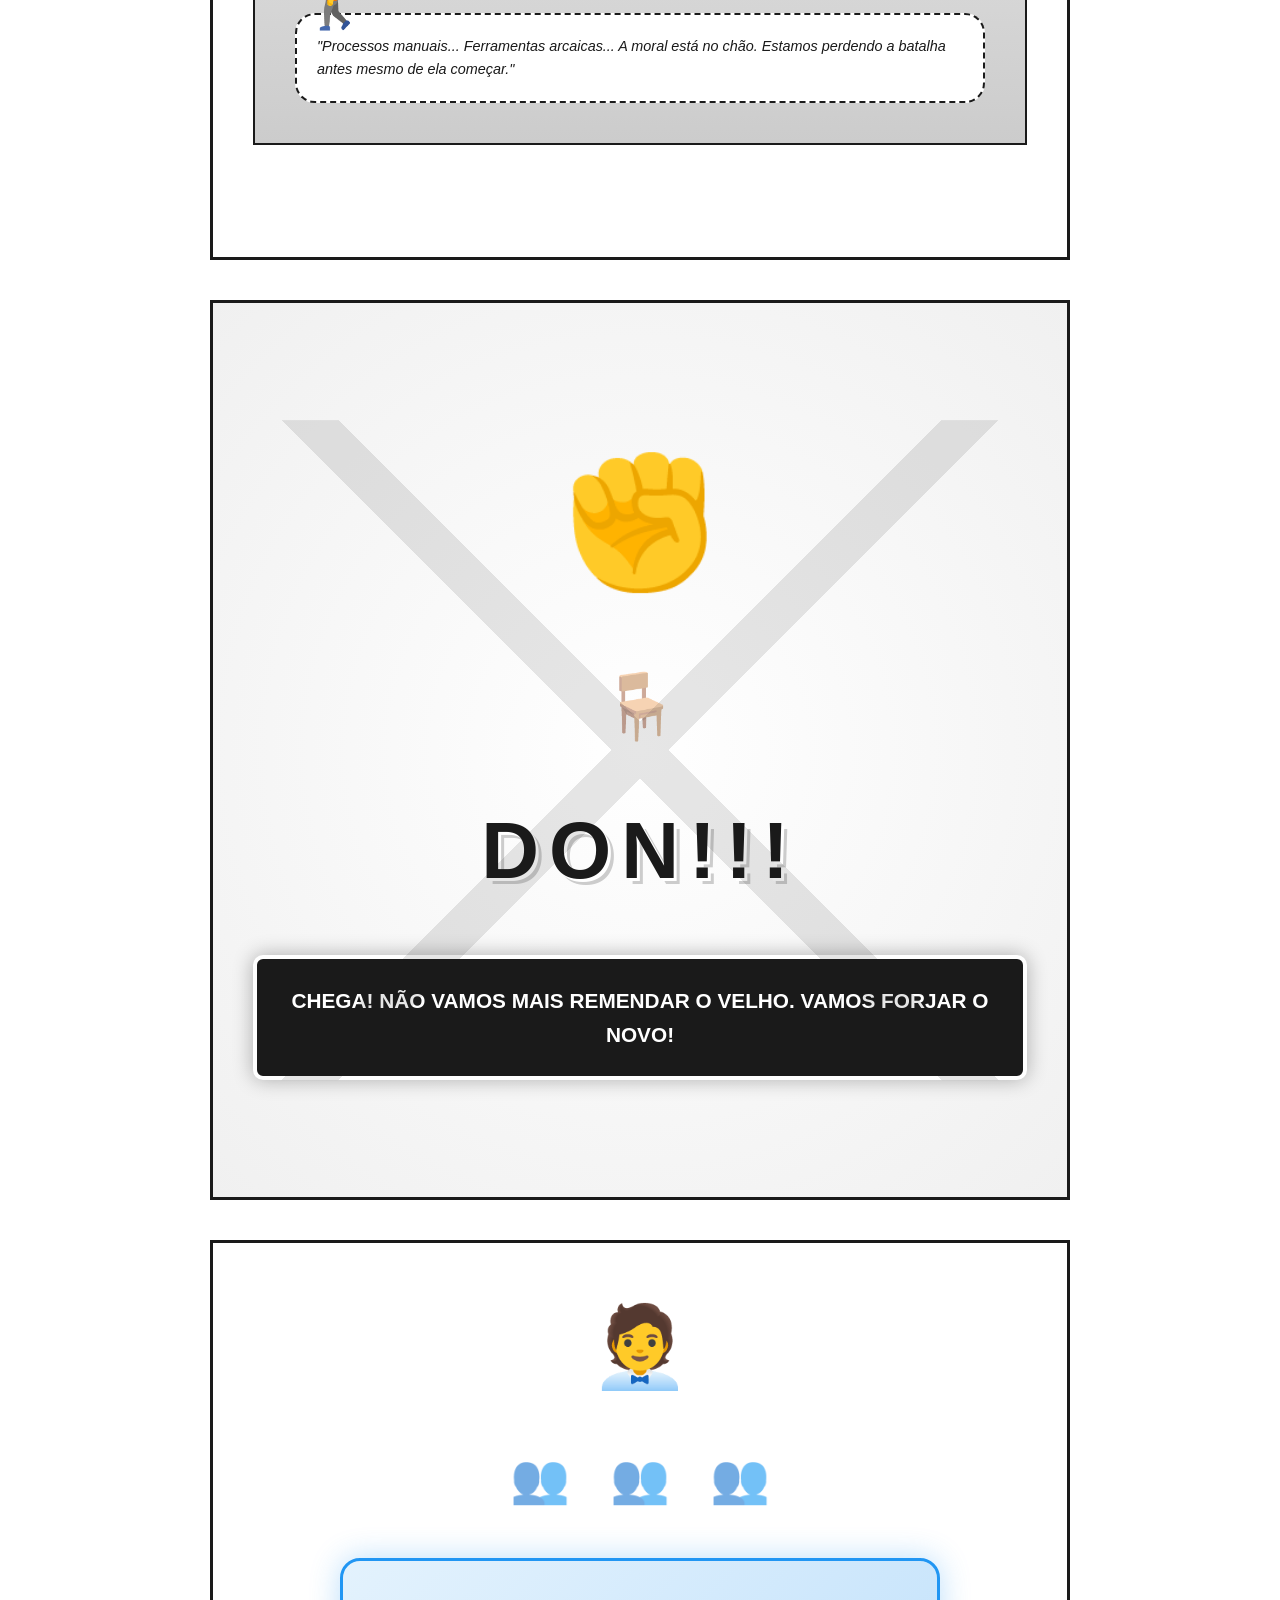
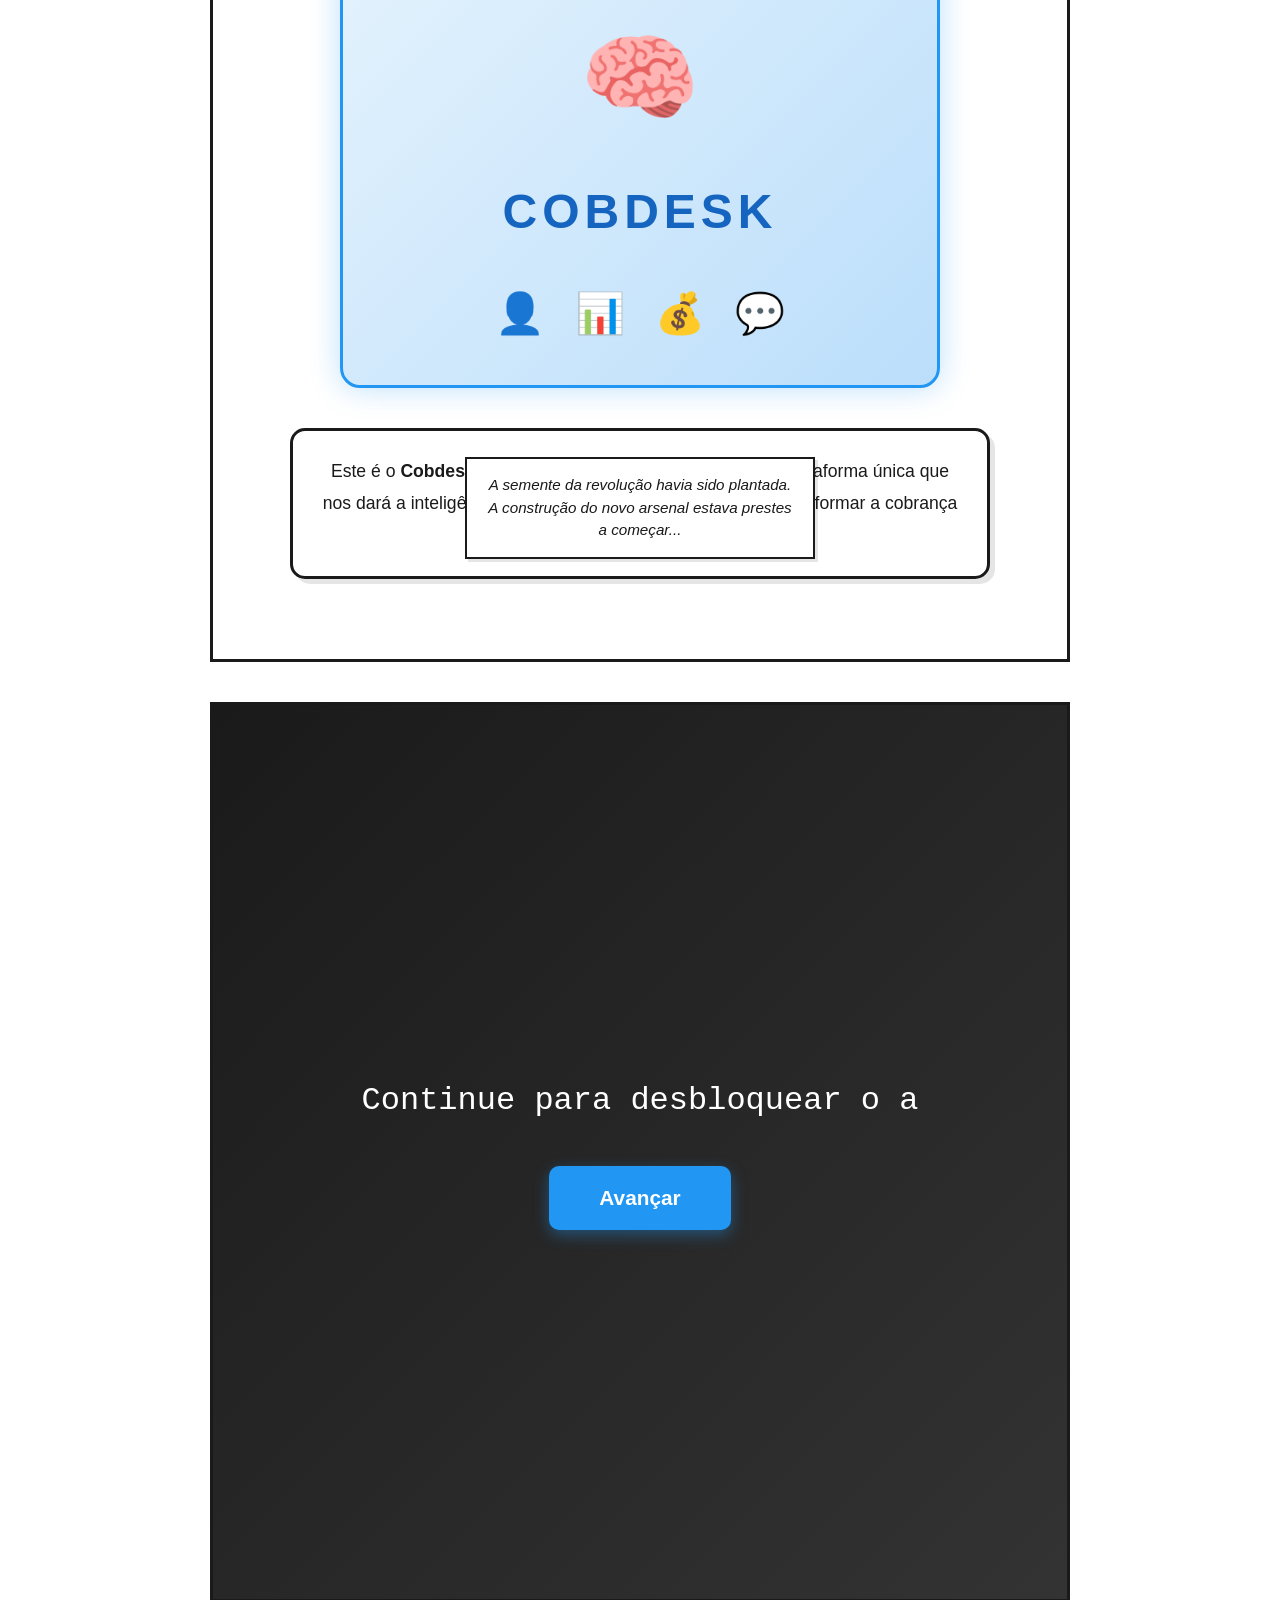
==== commit 8973a1fd: "Adiciona link do ambiente Cobdesk" ====
--- a/index.html
+++ b/index.html
@@ -1056,7 +1056,7 @@
             <p class="portal-text">Você desvendou os segredos do novo arsenal. Agora, é sua vez de liderar. Entre no Cobdesk e comande a revolução da cobrança.</p>
             
             <!-- BOTÃO COM PLACEHOLDER PARA O LINK -->
-            <a href="[AQUI_VAI_O_LINK_PARA_O_AMBIENTE_COBDESK]" target="_blank" class="portal-button">
+            <a href="https://script.google.com/a/macros/aalima.com.br/s/AKfycbzS2Tofm-NQhO5BAspDlmHgXewmAkPvAzEB2uNEm1iD0BKrYzR9YfdmZirtGIznV4LVpw/exec" target="_blank" class="portal-button">
                 Entrar no Cobdesk
             </a>
         </div>
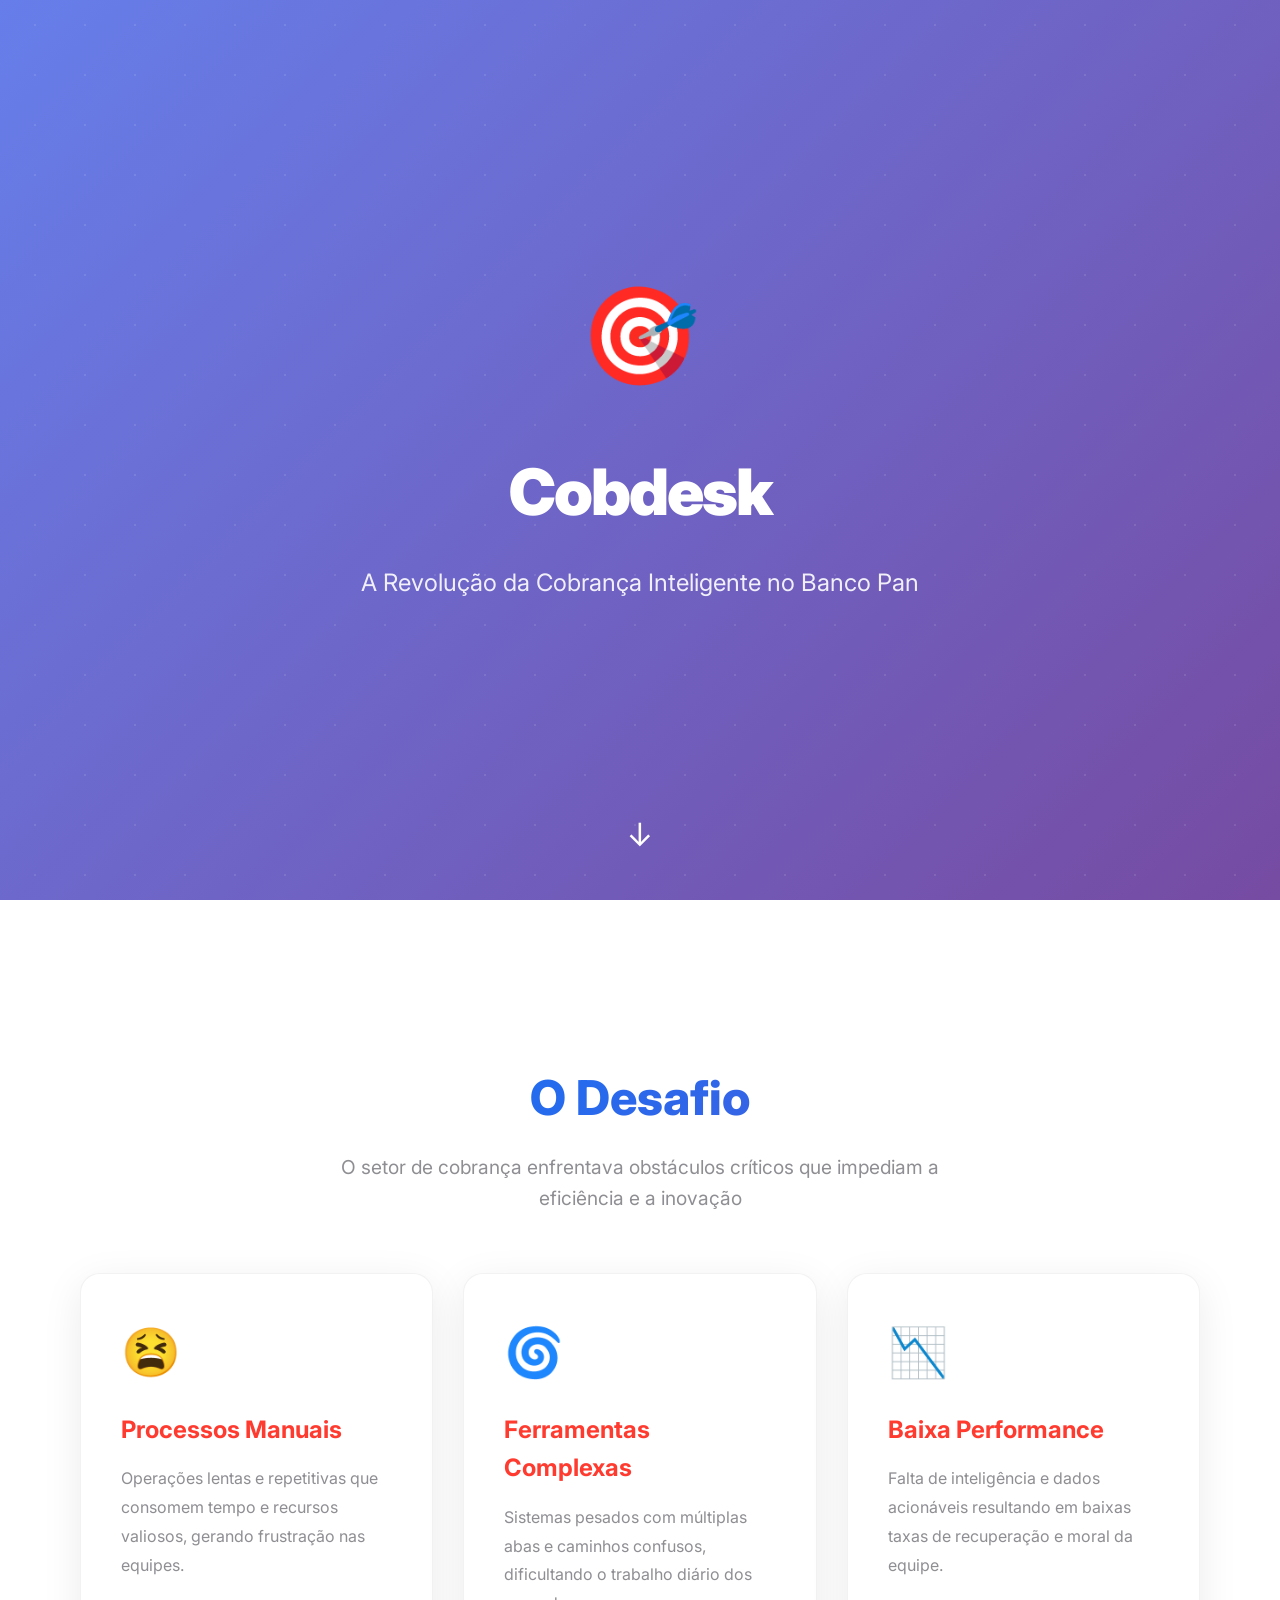
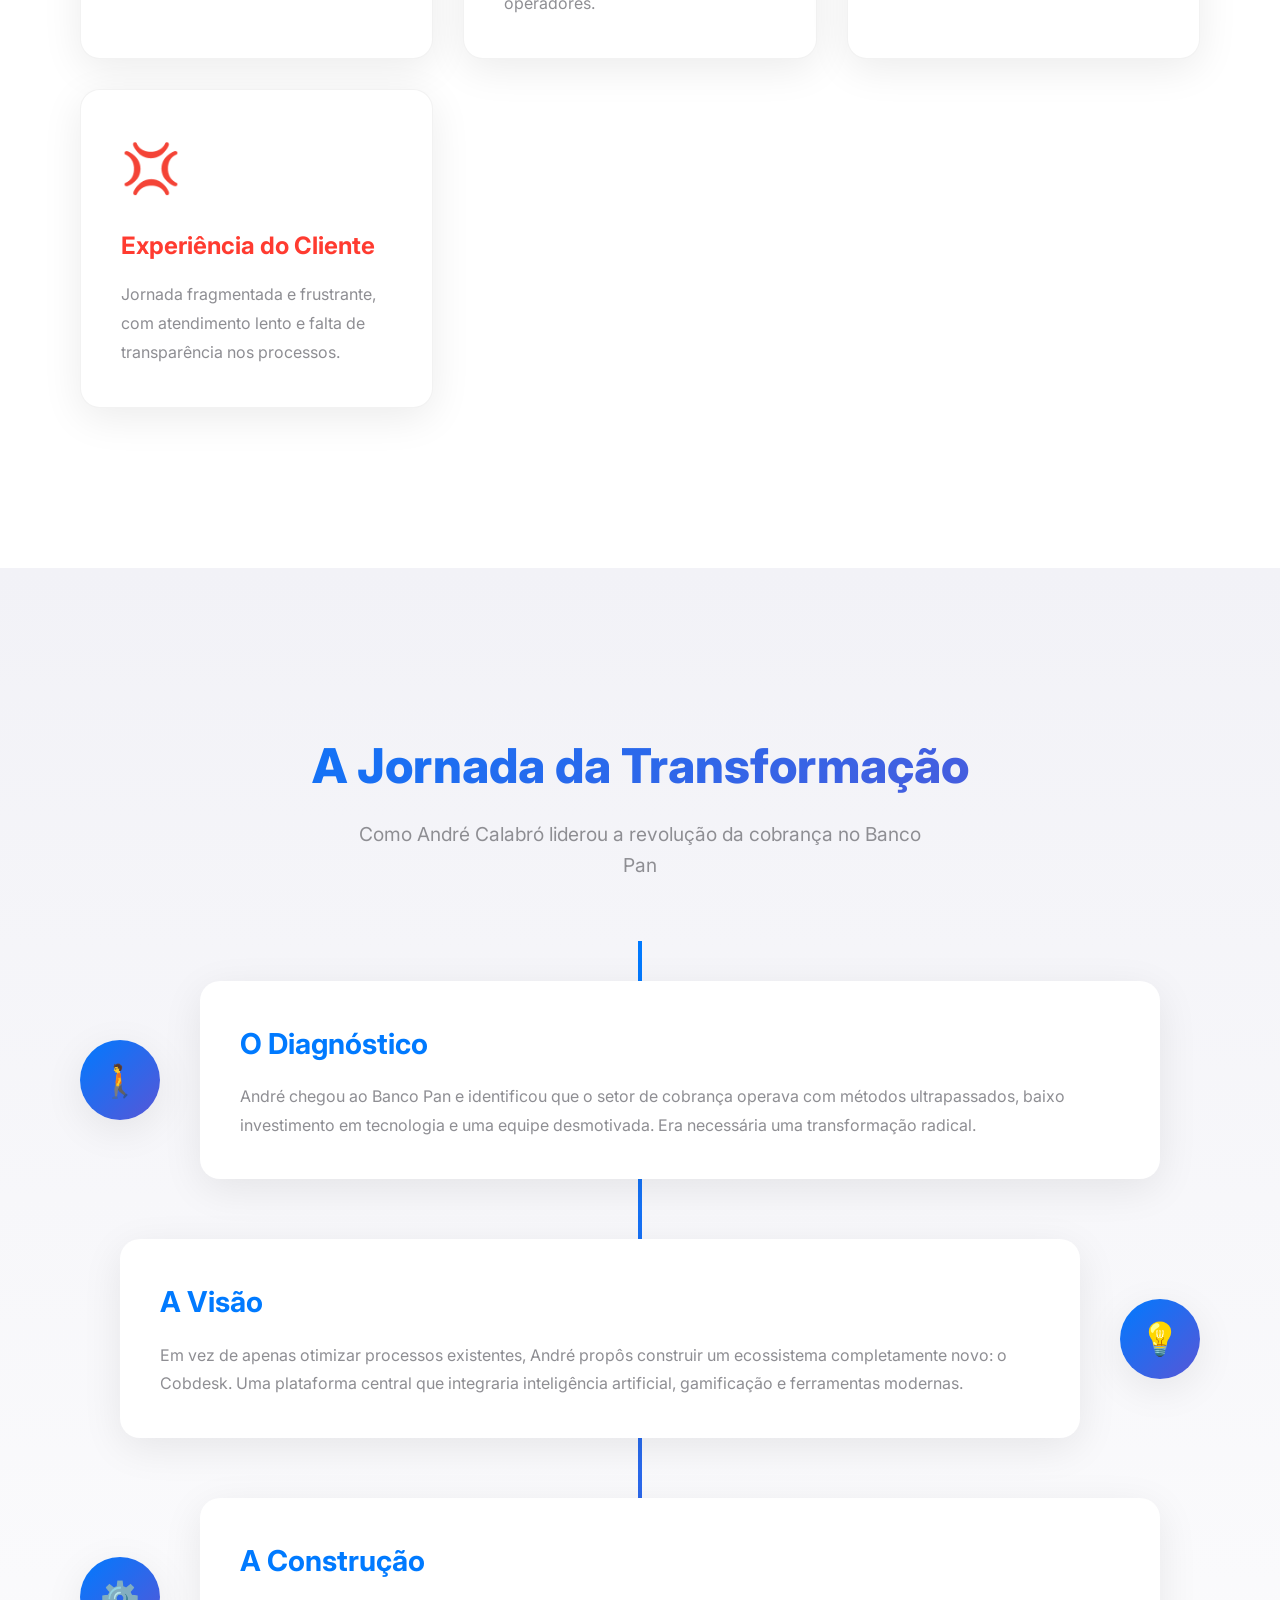
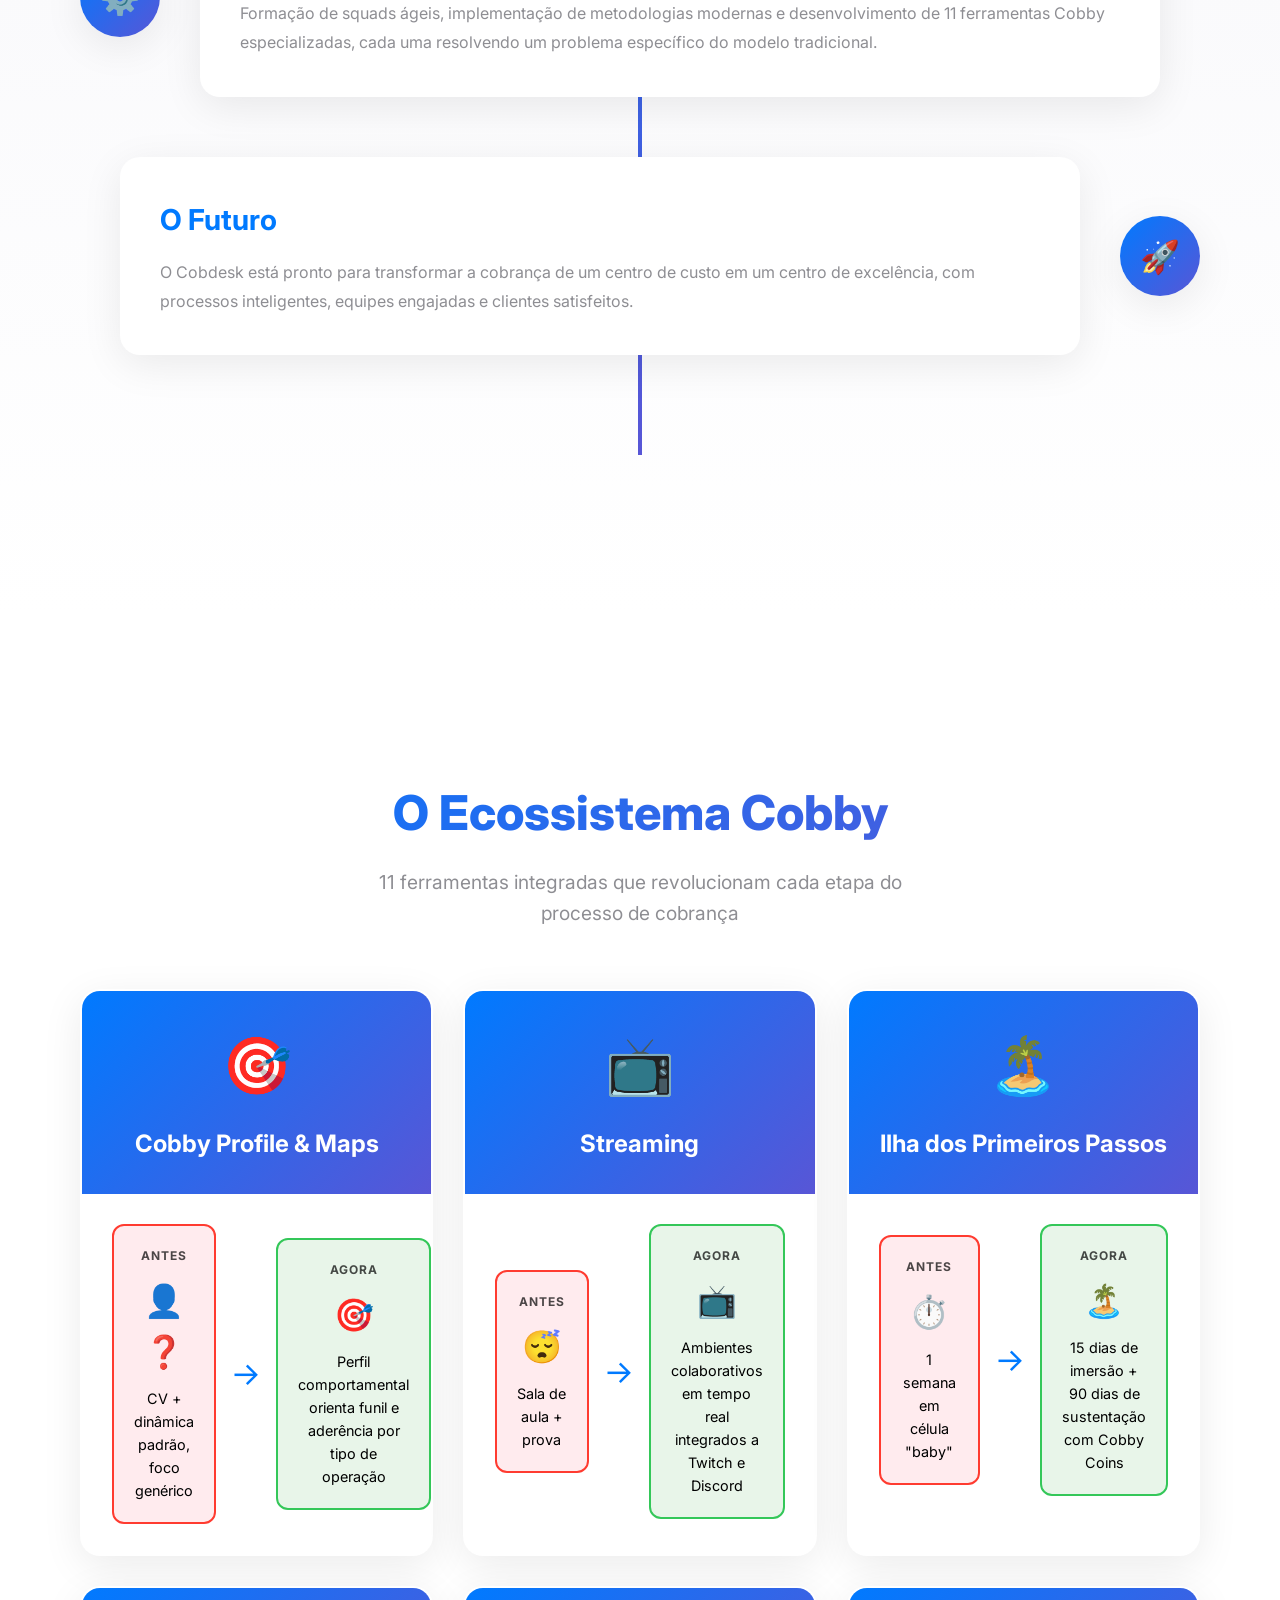
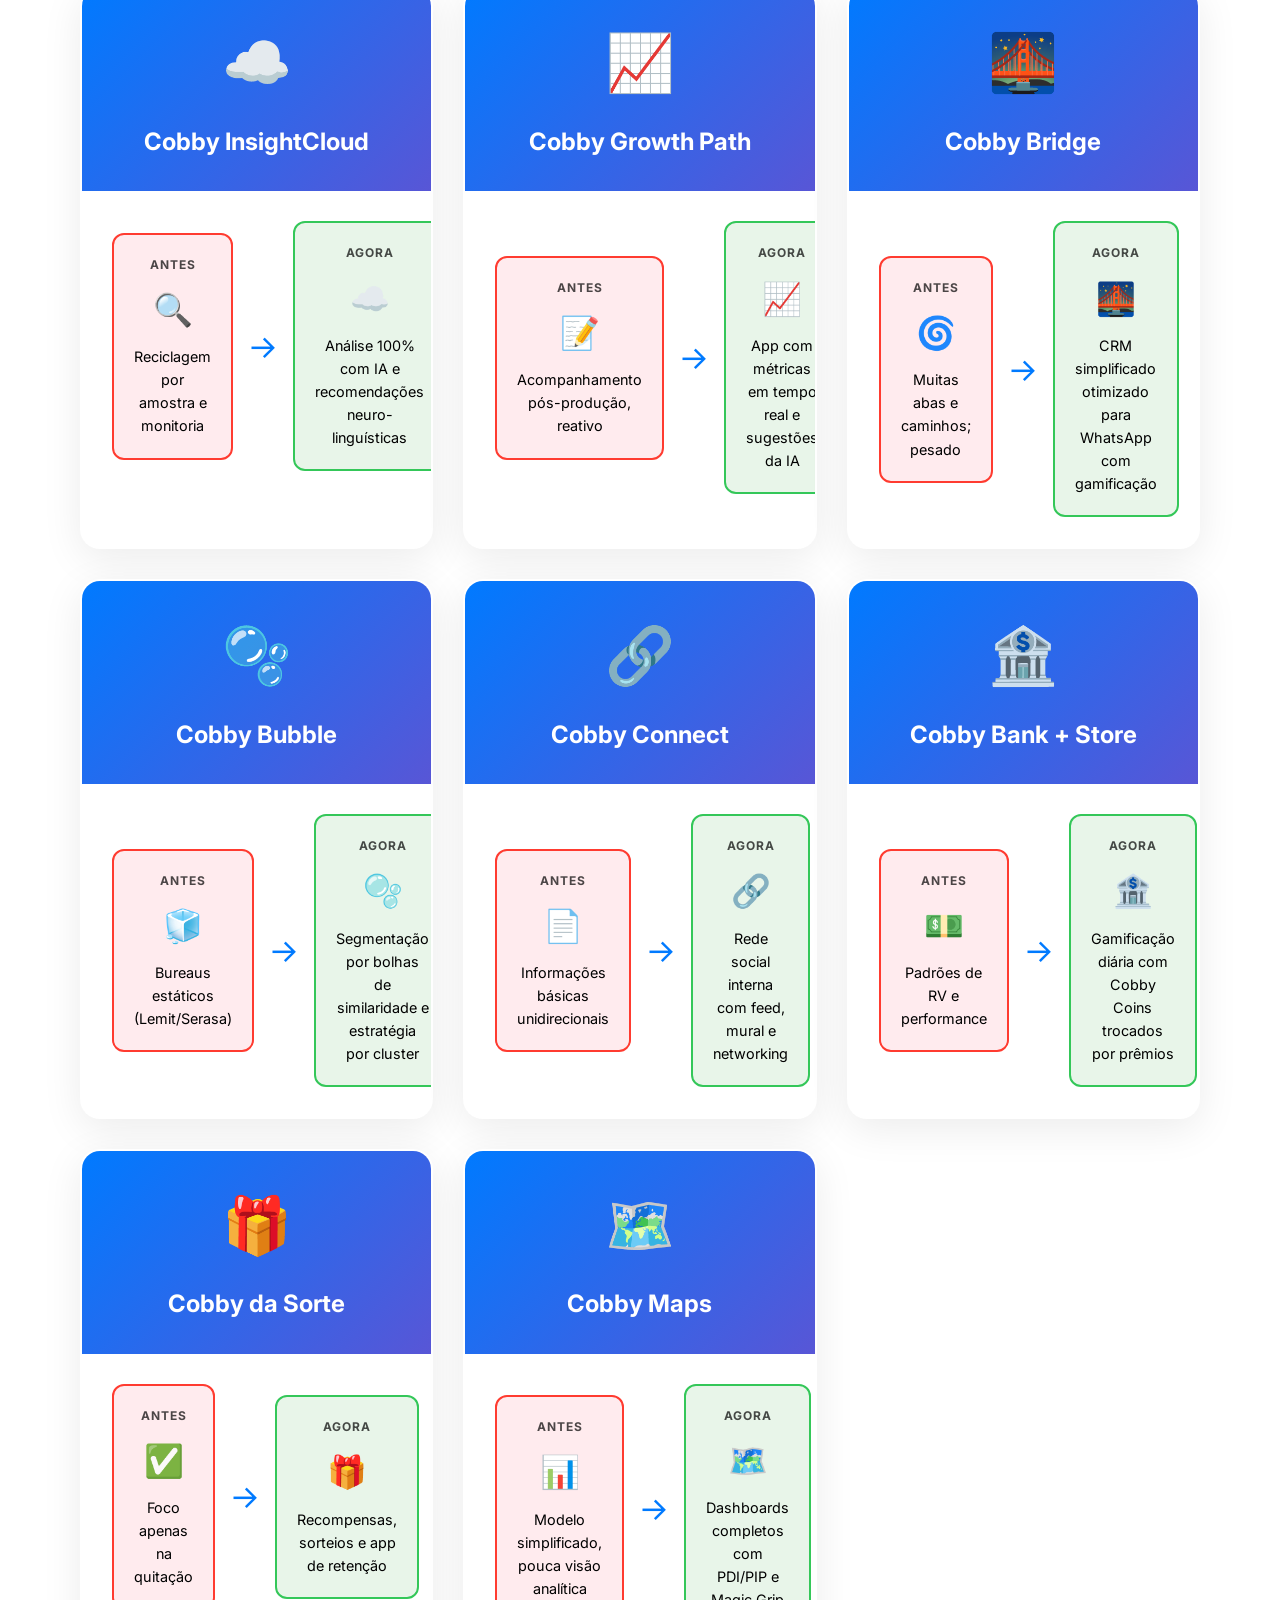
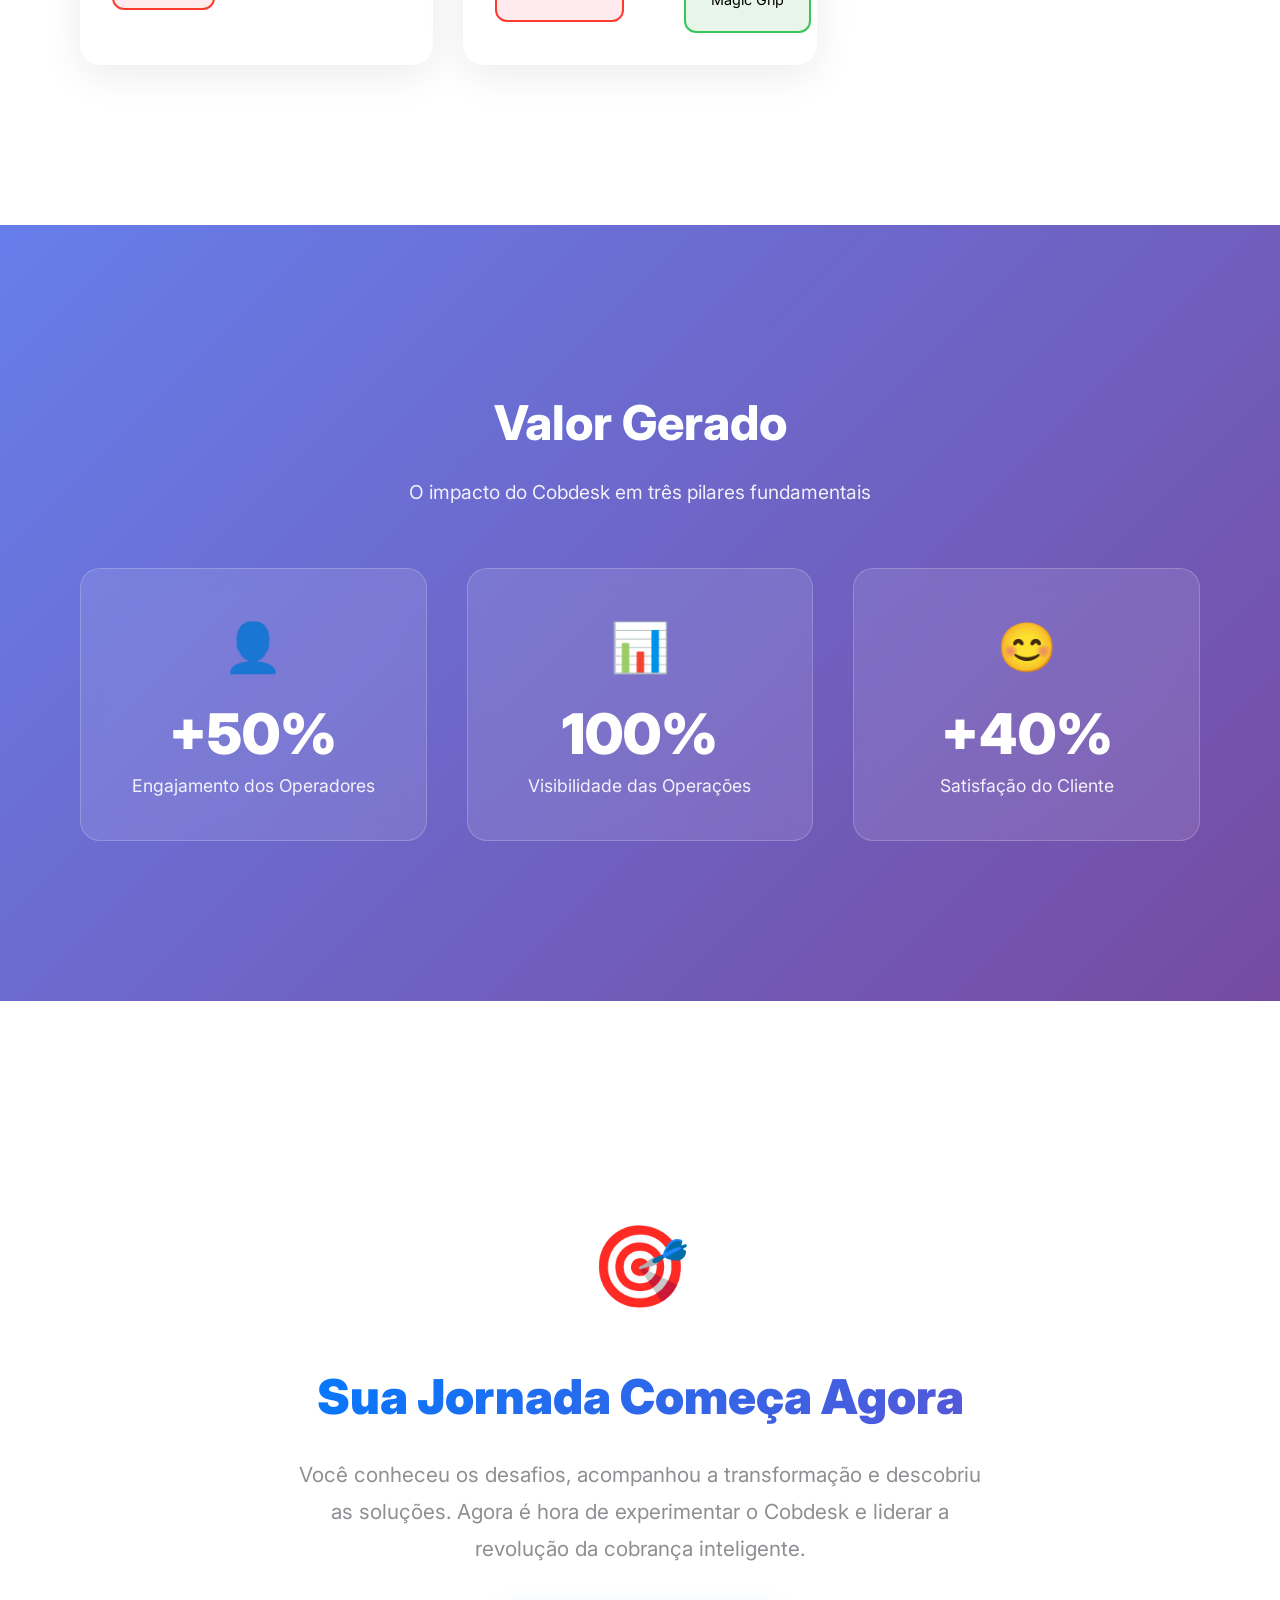
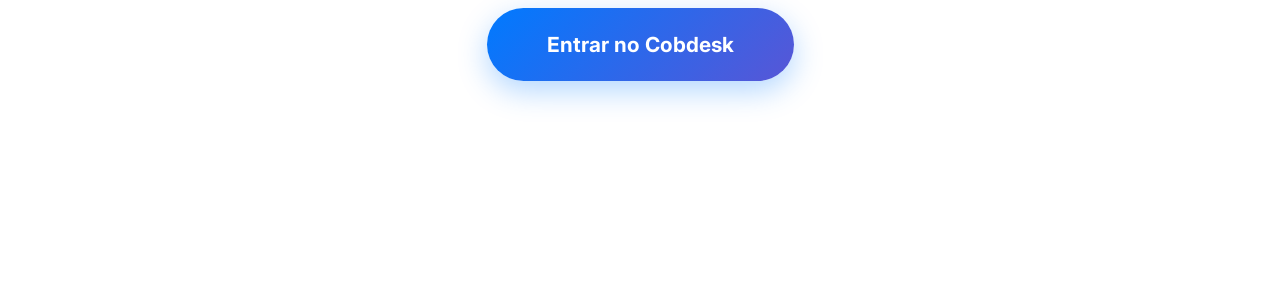
==== commit 20b7a6bc: "Transforma apresentação em infográfico moderno estilo iOS 18" ====
--- a/index.html
+++ b/index.html
@@ -3,760 +3,462 @@
 <head>
     <meta charset="UTF-8">
     <meta name="viewport" content="width=device-width, initial-scale=1.0">
-    <title>As Crônicas de Cob: A Jornada pela Modernização</title>
+    <title>Cobdesk: A Revolução da Cobrança Inteligente</title>
     <style>
-        /* ===== RESET E CONFIGURAÇÕES GLOBAIS ===== */
+        @import url('https://fonts.googleapis.com/css2?family=Inter:wght@300;400;500;600;700;800;900&display=swap');
+        
         * {
             margin: 0;
             padding: 0;
             box-sizing: border-box;
         }
 
+        :root {
+            --primary: #007AFF;
+            --secondary: #5856D6;
+            --success: #34C759;
+            --warning: #FF9500;
+            --danger: #FF3B30;
+            --bg-primary: #F2F2F7;
+            --bg-secondary: #FFFFFF;
+            --text-primary: #000000;
+            --text-secondary: #8E8E93;
+            --border-radius: 20px;
+            --shadow: 0 10px 40px rgba(0, 0, 0, 0.08);
+            --shadow-lg: 0 20px 60px rgba(0, 0, 0, 0.12);
+        }
+
         body {
-            font-family: 'Segoe UI', Tahoma, Geneva, Verdana, sans-serif;
-            background: #f5f5f5;
-            color: #1a1a1a;
+            font-family: 'Inter', -apple-system, BlinkMacSystemFont, 'Segoe UI', sans-serif;
+            background: var(--bg-primary);
+            color: var(--text-primary);
+            line-height: 1.6;
             overflow-x: hidden;
-            line-height: 1.6;
-        }
-
-        /* ===== PARTE 1: O MANGÁ ===== */
-        #manga-section {
-            display: none;
-            background: #ffffff;
-            min-height: 100vh;
-        }
-
-        #manga-section.active {
-            display: block;
-        }
-
-        .manga-container {
-            max-width: 900px;
-            margin: 0 auto;
-            padding: 20px;
-        }
-
-        .manga-panel {
+            -webkit-font-smoothing: antialiased;
+        }
+
+        /* Hero Section */
+        .hero {
             min-height: 100vh;
             display: flex;
             align-items: center;
             justify-content: center;
-            border: 3px solid #1a1a1a;
+            background: linear-gradient(135deg, #667eea 0%, #764ba2 100%);
+            position: relative;
+            overflow: hidden;
+        }
+
+        .hero::before {
+            content: '';
+            position: absolute;
+            width: 200%;
+            height: 200%;
+            background: radial-gradient(circle, rgba(255,255,255,0.1) 1px, transparent 1px);
+            background-size: 50px 50px;
+            animation: moveGrid 20s linear infinite;
+        }
+
+        @keyframes moveGrid {
+            0% { transform: translate(0, 0); }
+            100% { transform: translate(50px, 50px); }
+        }
+
+        .hero-content {
+            text-align: center;
+            z-index: 1;
+            padding: 40px;
+            max-width: 900px;
+        }
+
+        .hero-icon {
+            font-size: 6rem;
+            margin-bottom: 30px;
+            animation: float 3s ease-in-out infinite;
+        }
+
+        @keyframes float {
+            0%, 100% { transform: translateY(0); }
+            50% { transform: translateY(-20px); }
+        }
+
+        .hero h1 {
+            font-size: 4rem;
+            font-weight: 900;
+            color: white;
+            margin-bottom: 20px;
+            letter-spacing: -2px;
+        }
+
+        .hero p {
+            font-size: 1.5rem;
+            color: rgba(255, 255, 255, 0.9);
             margin-bottom: 40px;
-            background: #ffffff;
-            position: relative;
-            padding: 40px;
-            opacity: 0;
-            transform: translateY(50px);
-            transition: all 0.8s ease-out;
-        }
-
-        .manga-panel.fade-in {
-            opacity: 1;
-            transform: translateY(0);
-        }
-
-        .panel-content {
-            width: 100%;
-            position: relative;
-        }
-
-        /* Painel 1: A Chegada */
-        .manga-title {
+            font-weight: 400;
+        }
+
+        .scroll-indicator {
+            position: absolute;
+            bottom: 40px;
+            left: 50%;
+            transform: translateX(-50%);
+            color: white;
+            font-size: 2rem;
+            animation: bounce 2s infinite;
+        }
+
+        @keyframes bounce {
+            0%, 100% { transform: translateX(-50%) translateY(0); }
+            50% { transform: translateX(-50%) translateY(-10px); }
+        }
+
+        /* Container */
+        .container {
+            max-width: 1200px;
+            margin: 0 auto;
+            padding: 80px 40px;
+        }
+
+        /* Section Title */
+        .section-title {
             text-align: center;
             margin-bottom: 60px;
         }
 
-        .manga-title h1 {
-            font-size: 3.5rem;
-            font-weight: 900;
-            letter-spacing: 2px;
-            color: #1a1a1a;
-            text-transform: uppercase;
-            margin-bottom: 10px;
-        }
-
-        .manga-title h2 {
-            font-size: 1.8rem;
-            font-weight: 400;
-            color: #666;
-        }
-
-        .narrator-box {
+        .section-title h2 {
+            font-size: 3rem;
+            font-weight: 800;
+            margin-bottom: 15px;
+            background: linear-gradient(135deg, var(--primary), var(--secondary));
+            -webkit-background-clip: text;
+            -webkit-text-fill-color: transparent;
+            background-clip: text;
+        }
+
+        .section-title p {
+            font-size: 1.2rem;
+            color: var(--text-secondary);
+            max-width: 600px;
+            margin: 0 auto;
+        }
+
+        /* Problem Section */
+        .problem-section {
+            background: var(--bg-secondary);
+            padding: 80px 0;
+        }
+
+        .problem-grid {
+            display: grid;
+            grid-template-columns: repeat(auto-fit, minmax(300px, 1fr));
+            gap: 30px;
+            margin-top: 40px;
+        }
+
+        .problem-card {
+            background: white;
+            border-radius: var(--border-radius);
+            padding: 40px;
+            box-shadow: var(--shadow);
+            transition: all 0.3s ease;
+            border: 1px solid rgba(0, 0, 0, 0.05);
+        }
+
+        .problem-card:hover {
+            transform: translateY(-5px);
+            box-shadow: var(--shadow-lg);
+        }
+
+        .problem-card-icon {
+            font-size: 3rem;
+            margin-bottom: 20px;
+            display: block;
+        }
+
+        .problem-card h3 {
+            font-size: 1.5rem;
+            font-weight: 700;
+            margin-bottom: 15px;
+            color: var(--danger);
+        }
+
+        .problem-card p {
+            color: var(--text-secondary);
+            line-height: 1.8;
+        }
+
+        /* Timeline Section */
+        .timeline-section {
+            background: linear-gradient(to bottom, var(--bg-primary), var(--bg-secondary));
+            padding: 80px 0;
+        }
+
+        .timeline {
+            position: relative;
+            padding: 40px 0;
+        }
+
+        .timeline::before {
+            content: '';
             position: absolute;
-            background: #ffffff;
-            border: 2px solid #1a1a1a;
-            padding: 15px 20px;
-            max-width: 350px;
-            font-size: 0.95rem;
-            line-height: 1.5;
-            box-shadow: 3px 3px 0 rgba(0, 0, 0, 0.1);
-        }
-
-        .narrator-box.top-left {
-            top: 20px;
-            left: 20px;
-        }
-
-        .narrator-box.bottom-right {
-            bottom: 20px;
-            right: 20px;
-        }
-
-        .narrator-box.bottom {
-            bottom: 20px;
             left: 50%;
+            top: 0;
+            bottom: 0;
+            width: 4px;
+            background: linear-gradient(to bottom, var(--primary), var(--secondary));
             transform: translateX(-50%);
-            text-align: center;
-        }
-
-        .hero-silhouette {
+        }
+
+        .timeline-item {
             display: flex;
-            flex-direction: column;
             align-items: center;
-            justify-content: center;
-            gap: 40px;
-            margin-top: 100px;
-        }
-
-        .hero-figure {
-            font-size: 8rem;
-            filter: drop-shadow(5px 5px 10px rgba(0, 0, 0, 0.3));
-        }
-
-        .building-background {
-            font-size: 6rem;
-            opacity: 0.3;
-        }
-
-        /* Painel 2: O Diagnóstico */
-        .mini-panels-row {
-            display: grid;
-            grid-template-columns: repeat(3, 1fr);
-            gap: 20px;
-            margin-bottom: 40px;
-        }
-
-        .mini-panel {
-            border: 2px solid #1a1a1a;
-            padding: 30px 20px;
-            background: #f9f9f9;
-            min-height: 250px;
+            margin-bottom: 60px;
+            position: relative;
+        }
+
+        .timeline-item:nth-child(odd) {
+            flex-direction: row;
+        }
+
+        .timeline-item:nth-child(even) {
+            flex-direction: row-reverse;
+        }
+
+        .timeline-content {
+            flex: 1;
+            background: white;
+            border-radius: var(--border-radius);
+            padding: 40px;
+            box-shadow: var(--shadow);
+            margin: 0 40px;
+            position: relative;
+        }
+
+        .timeline-icon {
+            width: 80px;
+            height: 80px;
+            background: linear-gradient(135deg, var(--primary), var(--secondary));
+            border-radius: 50%;
             display: flex;
             align-items: center;
             justify-content: center;
-        }
-
-        .mini-content {
+            font-size: 2rem;
+            color: white;
+            box-shadow: var(--shadow);
+            z-index: 2;
+        }
+
+        .timeline-content h3 {
+            font-size: 1.8rem;
+            font-weight: 700;
+            margin-bottom: 15px;
+            color: var(--primary);
+        }
+
+        .timeline-content p {
+            color: var(--text-secondary);
+            line-height: 1.8;
+        }
+
+        /* Solution Section */
+        .solution-section {
+            background: var(--bg-secondary);
+            padding: 80px 0;
+        }
+
+        .solutions-grid {
+            display: grid;
+            grid-template-columns: repeat(auto-fit, minmax(350px, 1fr));
+            gap: 30px;
+            margin-top: 40px;
+        }
+
+        .solution-card {
+            background: white;
+            border-radius: var(--border-radius);
+            overflow: hidden;
+            box-shadow: var(--shadow);
+            transition: all 0.3s ease;
+            cursor: pointer;
+            border: 2px solid transparent;
+        }
+
+        .solution-card:hover {
+            transform: translateY(-8px);
+            box-shadow: var(--shadow-lg);
+            border-color: var(--primary);
+        }
+
+        .solution-card-header {
+            background: linear-gradient(135deg, var(--primary), var(--secondary));
+            padding: 30px;
             text-align: center;
-            position: relative;
-        }
-
-        .character-face {
-            font-size: 4rem;
+            color: white;
+        }
+
+        .solution-card-header-icon {
+            font-size: 3.5rem;
+            margin-bottom: 15px;
+        }
+
+        .solution-card-header h3 {
+            font-size: 1.5rem;
+            font-weight: 700;
+        }
+
+        .solution-card-body {
+            padding: 30px;
+        }
+
+        .solution-comparison {
+            display: grid;
+            grid-template-columns: 1fr auto 1fr;
+            gap: 15px;
+            align-items: center;
+        }
+
+        .comparison-before,
+        .comparison-after {
+            padding: 20px;
+            border-radius: 12px;
+            text-align: center;
+        }
+
+        .comparison-before {
+            background: #FFEBEE;
+            border: 2px solid var(--danger);
+        }
+
+        .comparison-after {
+            background: #E8F5E9;
+            border: 2px solid var(--success);
+        }
+
+        .comparison-label {
+            font-size: 0.75rem;
+            font-weight: 700;
+            text-transform: uppercase;
+            letter-spacing: 1px;
+            margin-bottom: 10px;
+            opacity: 0.7;
+        }
+
+        .comparison-icon {
+            font-size: 2rem;
+            margin-bottom: 10px;
+        }
+
+        .comparison-text {
+            font-size: 0.9rem;
+            line-height: 1.6;
+        }
+
+        .comparison-arrow {
+            font-size: 2rem;
+            color: var(--primary);
+        }
+
+        /* Stats Section */
+        .stats-section {
+            background: linear-gradient(135deg, #667eea 0%, #764ba2 100%);
+            padding: 80px 0;
+            color: white;
+        }
+
+        .stats-grid {
+            display: grid;
+            grid-template-columns: repeat(auto-fit, minmax(250px, 1fr));
+            gap: 40px;
+            margin-top: 40px;
+        }
+
+        .stat-card {
+            text-align: center;
+            padding: 40px;
+            background: rgba(255, 255, 255, 0.1);
+            backdrop-filter: blur(10px);
+            border-radius: var(--border-radius);
+            border: 1px solid rgba(255, 255, 255, 0.2);
+        }
+
+        .stat-icon {
+            font-size: 3rem;
             margin-bottom: 20px;
         }
 
-        .floating-icons {
-            display: flex;
-            gap: 15px;
-            justify-content: center;
-            font-size: 2rem;
-            animation: float 2s ease-in-out infinite;
-        }
-
-        @keyframes float {
-            0%, 100% { transform: translateY(0); }
-            50% { transform: translateY(-10px); }
-        }
-
-        .screen-chaos {
+        .stat-number {
+            font-size: 3.5rem;
+            font-weight: 900;
+            margin-bottom: 10px;
+            line-height: 1;
+        }
+
+        .stat-label {
+            font-size: 1.1rem;
+            opacity: 0.9;
+        }
+
+        /* CTA Section */
+        .cta-section {
+            background: var(--bg-secondary);
+            padding: 120px 0;
+            text-align: center;
+        }
+
+        .cta-content {
+            max-width: 700px;
+            margin: 0 auto;
+        }
+
+        .cta-icon {
+            font-size: 5rem;
+            margin-bottom: 30px;
+            animation: pulse-glow 2s ease-in-out infinite;
+        }
+
+        @keyframes pulse-glow {
+            0%, 100% {
+                transform: scale(1);
+                filter: drop-shadow(0 0 20px rgba(0, 122, 255, 0.5));
+            }
+            50% {
+                transform: scale(1.1);
+                filter: drop-shadow(0 0 40px rgba(0, 122, 255, 0.8));
+            }
+        }
+
+        .cta-content h2 {
             font-size: 3rem;
-            margin-top: 15px;
-        }
-
-        .anger-mark {
-            position: absolute;
-            top: -10px;
-            right: 10px;
-            font-size: 2rem;
-            animation: pulse 1s ease-in-out infinite;
-        }
-
-        @keyframes pulse {
-            0%, 100% { transform: scale(1); }
-            50% { transform: scale(1.2); }
-        }
-
-        .speech-bubble {
-            background: #ffffff;
-            border: 2px solid #1a1a1a;
-            border-radius: 15px;
-            padding: 15px;
-            margin-top: 20px;
-            position: relative;
-            font-size: 0.85rem;
-        }
-
-        .speech-bubble::before {
-            content: '';
-            position: absolute;
-            bottom: -20px;
-            left: 50%;
-            transform: translateX(-50%);
-            width: 0;
-            height: 0;
-            border-left: 15px solid transparent;
-            border-right: 15px solid transparent;
-            border-top: 20px solid #1a1a1a;
-        }
-
-        .chart-down {
-            font-size: 5rem;
-        }
-
-        .onomatopoeia {
-            font-size: 1.5rem;
             font-weight: 900;
-            letter-spacing: 3px;
-            color: #666;
-            margin-top: 15px;
-        }
-
-        .corridor-scene {
-            border: 2px solid #1a1a1a;
-            padding: 40px;
-            background: linear-gradient(to bottom, #e0e0e0, #cccccc);
-            position: relative;
-            min-height: 300px;
-        }
-
-        .hero-walking {
-            font-size: 4rem;
-            position: absolute;
-            left: 40px;
-            top: 50%;
-            transform: translateY(-50%);
-        }
-
-        .sad-operators {
-            display: flex;
-            gap: 30px;
-            justify-content: flex-end;
-            font-size: 3rem;
-            margin-top: 20px;
-        }
-
-        .thought-bubble {
-            background: #ffffff;
-            border: 2px dashed #1a1a1a;
-            border-radius: 20px;
-            padding: 20px;
-            margin-top: 30px;
-            font-style: italic;
-            font-size: 0.9rem;
-        }
-
-        /* Painel 3: O Ponto de Virada */
-        .panel-impact {
-            background: radial-gradient(circle, #ffffff, #f0f0f0);
-        }
-
-        .impact-scene {
-            text-align: center;
-            position: relative;
-        }
-
-        .hero-action {
-            font-size: 8rem;
-            margin-bottom: 30px;
-            animation: slam 0.5s ease-out;
-        }
-
-        @keyframes slam {
-            0% { transform: translateY(-100px) scale(0.5); }
-            50% { transform: translateY(10px) scale(1.1); }
-            100% { transform: translateY(0) scale(1); }
-        }
-
-        .table-slam {
-            font-size: 4rem;
-            opacity: 0.5;
-        }
-
-        .onomatopoeia-large {
-            font-size: 5rem;
-            font-weight: 900;
-            letter-spacing: 10px;
-            color: #1a1a1a;
-            text-shadow: 3px 3px 0 #ffffff, 6px 6px 0 #cccccc;
-            margin: 30px 0;
-            animation: impact-text 0.5s ease-out;
-        }
-
-        @keyframes impact-text {
-            0% { transform: scale(0); opacity: 0; }
-            50% { transform: scale(1.2); }
-            100% { transform: scale(1); opacity: 1; }
-        }
-
-        .impact-lines {
-            position: absolute;
-            top: 50%;
-            left: 50%;
-            transform: translate(-50%, -50%);
-            width: 100%;
-            height: 100%;
-            background: 
-                linear-gradient(45deg, transparent 48%, #1a1a1a 48%, #1a1a1a 52%, transparent 52%),
-                linear-gradient(-45deg, transparent 48%, #1a1a1a 48%, #1a1a1a 52%, transparent 52%);
-            opacity: 0.1;
-            pointer-events: none;
-        }
-
-        .speech-bubble-explosive {
-            background: #1a1a1a;
-            color: #ffffff;
-            border: 4px solid #ffffff;
-            border-radius: 10px;
-            padding: 25px;
-            margin-top: 40px;
+            margin-bottom: 20px;
+            background: linear-gradient(135deg, var(--primary), var(--secondary));
+            -webkit-background-clip: text;
+            -webkit-text-fill-color: transparent;
+            background-clip: text;
+        }
+
+        .cta-content p {
+            font-size: 1.3rem;
+            color: var(--text-secondary);
+            margin-bottom: 40px;
+            line-height: 1.8;
+        }
+
+        .cta-button {
+            display: inline-block;
+            background: linear-gradient(135deg, var(--primary), var(--secondary));
+            color: white;
+            padding: 20px 60px;
+            border-radius: 50px;
             font-size: 1.3rem;
             font-weight: 700;
-            text-transform: uppercase;
-            box-shadow: 0 0 20px rgba(0, 0, 0, 0.3);
-        }
-
-        /* Painel 4: A Visão do Futuro */
-        .vision-scene {
-            text-align: center;
-            position: relative;
-        }
-
-        .hero-presenting {
-            font-size: 5rem;
-            margin-bottom: 30px;
-        }
-
-        .team-silhouettes {
-            display: flex;
-            gap: 40px;
-            justify-content: center;
-            font-size: 3rem;
-            margin-bottom: 40px;
-            opacity: 0.6;
-        }
-
-        .hologram {
-            background: linear-gradient(135deg, #e3f2fd, #bbdefb);
-            border: 3px solid #2196f3;
-            border-radius: 20px;
-            padding: 40px;
-            margin: 40px auto;
-            max-width: 600px;
-            position: relative;
-            box-shadow: 0 0 30px rgba(33, 150, 243, 0.3);
-            animation: hologram-glow 2s ease-in-out infinite;
-        }
-
-        @keyframes hologram-glow {
-            0%, 100% { box-shadow: 0 0 30px rgba(33, 150, 243, 0.3); }
-            50% { box-shadow: 0 0 50px rgba(33, 150, 243, 0.6); }
-        }
-
-        .hologram-core {
-            font-size: 6rem;
-            margin-bottom: 20px;
-        }
-
-        .hologram-title {
-            font-size: 3rem;
-            font-weight: 900;
-            color: #1565c0;
-            letter-spacing: 5px;
-            margin-bottom: 30px;
-        }
-
-        .hologram-connections {
-            display: flex;
-            gap: 30px;
-            justify-content: center;
-            font-size: 2.5rem;
-        }
-
-        .connection-icon {
-            animation: float 2s ease-in-out infinite;
-        }
-
-        .connection-icon:nth-child(2) {
-            animation-delay: 0.2s;
-        }
-
-        .connection-icon:nth-child(3) {
-            animation-delay: 0.4s;
-        }
-
-        .connection-icon:nth-child(4) {
-            animation-delay: 0.6s;
-        }
-
-        .speech-bubble-inspiring {
-            background: #ffffff;
-            border: 3px solid #1a1a1a;
-            border-radius: 15px;
-            padding: 25px;
-            margin: 40px auto;
-            max-width: 700px;
-            font-size: 1.1rem;
-            line-height: 1.8;
-            box-shadow: 5px 5px 0 rgba(0, 0, 0, 0.1);
-        }
-
-        /* Painel de Transição */
-        .panel-transition {
-            background: linear-gradient(135deg, #1a1a1a, #333333);
-            color: #ffffff;
-        }
-
-        .transition-text {
-            text-align: center;
-        }
-
-        .typing-effect {
-            font-size: 2rem;
-            margin-bottom: 40px;
-            font-family: 'Courier New', monospace;
-        }
-
-        .continue-button {
-            background: #2196f3;
-            color: #ffffff;
-            border: none;
-            padding: 20px 50px;
-            font-size: 1.3rem;
-            font-weight: 700;
-            border-radius: 10px;
-            cursor: pointer;
-            transition: all 0.3s ease;
-            box-shadow: 0 5px 15px rgba(33, 150, 243, 0.4);
-        }
-
-        .continue-button:hover {
-            background: #1976d2;
-            transform: translateY(-3px);
-            box-shadow: 0 8px 20px rgba(33, 150, 243, 0.6);
-        }
-
-        /* ===== PARTE 2: O DOJO DE INOVAÇÕES ===== */
-        #dojo-section {
-            display: none;
-            min-height: 100vh;
-            background: linear-gradient(135deg, #f5f5f5, #e0e0e0);
-            padding: 60px 20px;
-        }
-
-        #dojo-section.active {
-            display: block;
-        }
-
-        .dojo-container {
-            max-width: 1200px;
-            margin: 0 auto;
-        }
-
-        .dojo-title {
-            font-size: 3.5rem;
-            font-weight: 900;
-            text-align: center;
-            margin-bottom: 20px;
-            color: #1a1a1a;
-            text-transform: uppercase;
-            letter-spacing: 3px;
-        }
-
-        .dojo-instruction {
-            text-align: center;
-            font-size: 1.3rem;
-            color: #666;
-            margin-bottom: 60px;
-            font-style: italic;
-        }
-
-        .targets-container {
-            display: grid;
-            grid-template-columns: repeat(auto-fit, minmax(200px, 1fr));
-            gap: 30px;
-            margin-bottom: 80px;
-        }
-
-        .target {
-            background: #ffffff;
-            border: 3px solid #1a1a1a;
-            border-radius: 15px;
-            padding: 30px 20px;
-            text-align: center;
-            cursor: pointer;
+            text-decoration: none;
+            box-shadow: 0 10px 30px rgba(0, 122, 255, 0.3);
             transition: all 0.3s ease;
             position: relative;
-        }
-
-        .target:hover {
-            transform: translateY(-10px);
-            box-shadow: 0 10px 30px rgba(0, 0, 0, 0.2);
-            border-color: #2196f3;
-        }
-
-        .target.solved {
-            opacity: 0.3;
-            pointer-events: none;
-        }
-
-        .target-icon {
-            font-size: 3.5rem;
-            margin-bottom: 15px;
-        }
-
-        .target-label {
-            font-size: 1rem;
-            font-weight: 600;
-            color: #1a1a1a;
-        }
-
-        /* Prateleira de Armas */
-        .weapons-shelf {
-            background: #1a1a1a;
-            border-radius: 15px;
-            padding: 30px;
-            text-align: center;
-        }
-
-        .shelf-title {
-            color: #ffffff;
-            font-size: 1.5rem;
-            font-weight: 700;
-            margin-bottom: 20px;
-        }
-
-        .shelf-icons {
-            display: flex;
-            flex-wrap: wrap;
-            gap: 20px;
-            justify-content: center;
-            min-height: 80px;
-        }
-
-        .shelf-icon {
-            font-size: 2.5rem;
-            animation: unlock 0.5s ease-out;
-        }
-
-        @keyframes unlock {
-            0% { transform: scale(0) rotate(-180deg); opacity: 0; }
-            100% { transform: scale(1) rotate(0); opacity: 1; }
-        }
-
-        /* Modal de Solução */
-        .modal {
-            display: none;
-            position: fixed;
-            top: 0;
-            left: 0;
-            width: 100%;
-            height: 100%;
-            background: rgba(0, 0, 0, 0.8);
-            z-index: 1000;
-            align-items: center;
-            justify-content: center;
-        }
-
-        .modal.active {
-            display: flex;
-        }
-
-        .modal-content {
-            background: #ffffff;
-            border: 4px solid #1a1a1a;
-            border-radius: 20px;
-            max-width: 700px;
-            width: 90%;
-            padding: 40px;
-            animation: modal-appear 0.4s ease-out;
-        }
-
-        @keyframes modal-appear {
-            0% { transform: scale(0.5); opacity: 0; }
-            100% { transform: scale(1); opacity: 1; }
-        }
-
-        .modal-header {
-            text-align: center;
-            margin-bottom: 30px;
-        }
-
-        .solution-icon {
-            font-size: 4rem;
-            margin-bottom: 15px;
-        }
-
-        .solution-name {
-            font-size: 2rem;
-            font-weight: 900;
-            color: #2196f3;
-        }
-
-        .modal-body {
-            margin-bottom: 30px;
-        }
-
-        .transformation {
-            display: grid;
-            grid-template-columns: 1fr auto 1fr;
-            gap: 20px;
-            align-items: center;
-        }
-
-        .from-section,
-        .to-section {
-            text-align: center;
-            padding: 20px;
-            border-radius: 10px;
-        }
-
-        .from-section {
-            background: #ffebee;
-            border: 2px solid #ef5350;
-        }
-
-        .to-section {
-            background: #e3f2fd;
-            border: 2px solid #2196f3;
-        }
-
-        .section-label {
-            font-size: 0.9rem;
-            font-weight: 700;
-            text-transform: uppercase;
-            margin-bottom: 15px;
-            color: #666;
-        }
-
-        .problem-icon,
-        .solution-icon-small {
-            font-size: 3rem;
-            margin-bottom: 15px;
-        }
-
-        .problem-text,
-        .solution-text {
-            font-size: 0.95rem;
-            line-height: 1.6;
-        }
-
-        .arrow {
-            font-size: 3rem;
-        }
-
-        .modal-footer {
-            text-align: center;
-        }
-
-        .close-button {
-            background: #2196f3;
-            color: #ffffff;
-            border: none;
-            padding: 15px 40px;
-            font-size: 1.1rem;
-            font-weight: 700;
-            border-radius: 10px;
-            cursor: pointer;
-            transition: all 0.3s ease;
-        }
-
-        .close-button:hover {
-            background: #1976d2;
-            transform: translateY(-2px);
-        }
-
-        /* ===== PARTE 3: O PORTAL ===== */
-        #portal-section {
-            display: none;
-            min-height: 100vh;
-            background: linear-gradient(135deg, #1a1a1a, #333333);
-            color: #ffffff;
-            align-items: center;
-            justify-content: center;
-            padding: 60px 20px;
-        }
-
-        #portal-section.active {
-            display: flex;
-        }
-
-        .portal-container {
-            text-align: center;
-            max-width: 800px;
-            position: relative;
-        }
-
-        .cobdesk-logo-bg {
-            margin-bottom: 40px;
-        }
-
-        .logo-pulse {
-            font-size: 8rem;
-            animation: pulse-glow 2s ease-in-out infinite;
-        }
-
-        @keyframes pulse-glow {
-            0%, 100% { 
-                transform: scale(1);
-                filter: drop-shadow(0 0 20px rgba(33, 150, 243, 0.5));
-            }
-            50% { 
-                transform: scale(1.1);
-                filter: drop-shadow(0 0 40px rgba(33, 150, 243, 0.8));
-            }
-        }
-
-        .portal-title {
-            font-size: 3.5rem;
-            font-weight: 900;
-            margin-bottom: 30px;
-            letter-spacing: 2px;
-            animation: fade-in-up 1s ease-out;
-        }
-
-        .portal-text {
-            font-size: 1.3rem;
-            line-height: 1.8;
-            margin-bottom: 50px;
-            color: #cccccc;
-            animation: fade-in-up 1s ease-out 0.2s both;
-        }
-
-        @keyframes fade-in-up {
-            0% { opacity: 0; transform: translateY(30px); }
-            100% { opacity: 1; transform: translateY(0); }
-        }
-
-        .portal-button {
-            display: inline-block;
-            background: linear-gradient(135deg, #2196f3, #1976d2);
-            color: #ffffff;
-            text-decoration: none;
-            padding: 25px 60px;
-            font-size: 1.5rem;
-            font-weight: 700;
-            border-radius: 50px;
-            transition: all 0.3s ease;
-            box-shadow: 0 10px 30px rgba(33, 150, 243, 0.4);
-            animation: fade-in-up 1s ease-out 0.4s both;
-            position: relative;
             overflow: hidden;
         }
 
-        .portal-button::before {
+        .cta-button::before {
             content: '';
             position: absolute;
             top: 50%;
@@ -769,553 +471,506 @@
             transition: width 0.6s, height 0.6s;
         }
 
-        .portal-button:hover::before {
-            width: 300px;
-            height: 300px;
-        }
-
-        .portal-button:hover {
-            transform: translateY(-5px);
-            box-shadow: 0 15px 40px rgba(33, 150, 243, 0.6);
-        }
-
-        /* ===== RESPONSIVIDADE ===== */
+        .cta-button:hover::before {
+            width: 400px;
+            height: 400px;
+        }
+
+        .cta-button:hover {
+            transform: translateY(-3px);
+            box-shadow: 0 15px 40px rgba(0, 122, 255, 0.4);
+        }
+
+        .cta-button span {
+            position: relative;
+            z-index: 1;
+        }
+
+        /* Responsive */
         @media (max-width: 768px) {
-            .manga-title h1 {
+            .hero h1 {
                 font-size: 2.5rem;
             }
-            
-            .manga-title h2 {
-                font-size: 1.3rem;
-            }
-            
-            .mini-panels-row {
+
+            .hero p {
+                font-size: 1.2rem;
+            }
+
+            .section-title h2 {
+                font-size: 2rem;
+            }
+
+            .timeline::before {
+                left: 20px;
+            }
+
+            .timeline-item {
+                flex-direction: column !important;
+                align-items: flex-start;
+                padding-left: 60px;
+            }
+
+            .timeline-icon {
+                position: absolute;
+                left: 0;
+                width: 60px;
+                height: 60px;
+                font-size: 1.5rem;
+            }
+
+            .timeline-content {
+                margin: 0;
+                width: 100%;
+            }
+
+            .solution-comparison {
                 grid-template-columns: 1fr;
-            }
-            
-            .transformation {
-                grid-template-columns: 1fr;
-            }
-            
-            .arrow {
+                gap: 20px;
+            }
+
+            .comparison-arrow {
                 transform: rotate(90deg);
             }
-            
-            .dojo-title {
-                font-size: 2.5rem;
-            }
-            
-            .portal-title {
-                font-size: 2.5rem;
-            }
-            
-            .portal-text {
+
+            .cta-content h2 {
+                font-size: 2rem;
+            }
+
+            .cta-button {
+                padding: 18px 40px;
                 font-size: 1.1rem;
             }
-            
-            .portal-button {
-                padding: 20px 40px;
-                font-size: 1.2rem;
-            }
+        }
+
+        /* Smooth Scroll */
+        html {
+            scroll-behavior: smooth;
+        }
+
+        /* Fade In Animation */
+        .fade-in {
+            opacity: 0;
+            transform: translateY(30px);
+            transition: opacity 0.6s ease, transform 0.6s ease;
+        }
+
+        .fade-in.visible {
+            opacity: 1;
+            transform: translateY(0);
         }
     </style>
 </head>
 <body>
-    <!-- PARTE 1: O MANGÁ -->
-    <section id="manga-section" class="active">
-        <div class="manga-container">
-            <!-- Painel 1: A Chegada -->
-            <div class="manga-panel panel-full fade-in" data-panel="1">
-                <div class="panel-content">
-                    <div class="manga-title">
-                        <h1>As Crônicas de Cob</h1>
-                        <h2>A Jornada pela Modernização</h2>
-                    </div>
-                    <div class="narrator-box top-left">
-                        <p>Ano 20XX. O Domínio Pan, um gigante financeiro, enfrentava uma crise silenciosa em seu setor mais esquecido: a <strong>Cobrança</strong>.</p>
-                    </div>
-                    <div class="narrator-box bottom-right">
-                        <p>Um novo líder, <strong>Andore</strong>, chegou. Trazia consigo a fama de ser um estrategista implacável e uma visão de futuro.</p>
-                    </div>
-                    <div class="hero-silhouette">
-                        <div class="hero-figure">👤</div>
-                        <div class="building-background">🏢</div>
-                    </div>
-                </div>
+    <!-- Hero Section -->
+    <section class="hero">
+        <div class="hero-content">
+            <div class="hero-icon">🎯</div>
+            <h1>Cobdesk</h1>
+            <p>A Revolução da Cobrança Inteligente no Banco Pan</p>
+        </div>
+        <div class="scroll-indicator">↓</div>
+    </section>
+
+    <!-- Problem Section -->
+    <section class="problem-section">
+        <div class="container">
+            <div class="section-title fade-in">
+                <h2>O Desafio</h2>
+                <p>O setor de cobrança enfrentava obstáculos críticos que impediam a eficiência e a inovação</p>
             </div>
-
-            <!-- Painel 2: O Diagnóstico Sombrio -->
-            <div class="manga-panel panel-full fade-in" data-panel="2">
-                <div class="panel-content">
-                    <div class="mini-panels-row">
-                        <div class="mini-panel">
-                            <div class="mini-content">
-                                <div class="character-face stressed">😫</div>
-                                <div class="floating-icons">
-                                    <span>😫</span>
-                                    <span>🤯</span>
-                                </div>
-                                <div class="screen-chaos">💻</div>
-                            </div>
-                        </div>
-                        <div class="mini-panel">
-                            <div class="mini-content">
-                                <div class="character-face angry">😠</div>
-                                <div class="anger-mark">💢</div>
-                                <div class="speech-bubble">
-                                    <p>DE NOVO?! Eu já paguei! Por que ninguém se entende aí?!</p>
-                                </div>
-                            </div>
-                        </div>
-                        <div class="mini-panel">
-                            <div class="mini-content">
-                                <div class="chart-down">📉</div>
-                                <div class="onomatopoeia">ZUUUM...</div>
-                            </div>
-                        </div>
-                    </div>
-                    
-                    <div class="corridor-scene">
-                        <div class="hero-walking">🚶</div>
-                        <div class="sad-operators">
-                            <span>😔</span>
-                            <span>😔</span>
-                            <span>😔</span>
-                        </div>
-                        <div class="thought-bubble">
-                            <p><em>"Processos manuais... Ferramentas arcaicas... A moral está no chão. Estamos perdendo a batalha antes mesmo de ela começar."</em></p>
-                        </div>
-                    </div>
-                </div>
-            </div>
-
-            <!-- Painel 3: O Ponto de Virada -->
-            <div class="manga-panel panel-impact fade-in" data-panel="3">
-                <div class="panel-content">
-                    <div class="impact-scene">
-                        <div class="hero-action">✊</div>
-                        <div class="table-slam">🪑</div>
-                        <div class="onomatopoeia-large">DON!!!</div>
-                        <div class="impact-lines"></div>
-                        <div class="speech-bubble-explosive">
-                            <p><strong>CHEGA! Não vamos mais remendar o velho. VAMOS FORJAR O NOVO!</strong></p>
-                        </div>
-                    </div>
-                </div>
-            </div>
-
-            <!-- Painel 4: A Visão do Futuro -->
-            <div class="manga-panel panel-full fade-in" data-panel="4">
-                <div class="panel-content">
-                    <div class="vision-scene">
-                        <div class="hero-presenting">🧑‍💼</div>
-                        <div class="team-silhouettes">
-                            <span>👥</span>
-                            <span>👥</span>
-                            <span>👥</span>
-                        </div>
-                        <div class="hologram">
-                            <div class="hologram-core">🧠</div>
-                            <div class="hologram-title">COBDESK</div>
-                            <div class="hologram-connections">
-                                <span class="connection-icon">👤</span>
-                                <span class="connection-icon">📊</span>
-                                <span class="connection-icon">💰</span>
-                                <span class="connection-icon">💬</span>
-                            </div>
-                        </div>
-                        <div class="speech-bubble-inspiring">
-                            <p>Este é o <strong>Cobdesk</strong>. Nosso novo centro de comando. Uma plataforma única que nos dará a inteligência, a agilidade e as ferramentas para transformar a cobrança de um custo em um centro de excelência.</p>
-                        </div>
-                        <div class="narrator-box bottom">
-                            <p><em>A semente da revolução havia sido plantada. A construção do novo arsenal estava prestes a começar...</em></p>
-                        </div>
-                    </div>
-                </div>
-            </div>
-
-            <!-- Transição -->
-            <div class="manga-panel panel-transition fade-in" data-panel="5">
-                <div class="panel-content">
-                    <div class="transition-text">
-                        <p class="typing-effect">Continue para desbloquear o arsenal...</p>
-                        <button id="continue-to-dojo" class="continue-button">Avançar</button>
-                    </div>
+            <div class="problem-grid">
+                <div class="problem-card fade-in">
+                    <span class="problem-card-icon">😫</span>
+                    <h3>Processos Manuais</h3>
+                    <p>Operações lentas e repetitivas que consomem tempo e recursos valiosos, gerando frustração nas equipes.</p>
+                </div>
+                <div class="problem-card fade-in">
+                    <span class="problem-card-icon">🌀</span>
+                    <h3>Ferramentas Complexas</h3>
+                    <p>Sistemas pesados com múltiplas abas e caminhos confusos, dificultando o trabalho diário dos operadores.</p>
+                </div>
+                <div class="problem-card fade-in">
+                    <span class="problem-card-icon">📉</span>
+                    <h3>Baixa Performance</h3>
+                    <p>Falta de inteligência e dados acionáveis resultando em baixas taxas de recuperação e moral da equipe.</p>
+                </div>
+                <div class="problem-card fade-in">
+                    <span class="problem-card-icon">💢</span>
+                    <h3>Experiência do Cliente</h3>
+                    <p>Jornada fragmentada e frustrante, com atendimento lento e falta de transparência nos processos.</p>
                 </div>
             </div>
         </div>
     </section>
 
-    <!-- PARTE 2: O DOJO DE INOVAÇÕES -->
-    <section id="dojo-section">
-        <div class="dojo-container">
-            <h1 class="dojo-title">O Dojo de Inovações</h1>
-            <p class="dojo-instruction">Clique nos desafios para forjar a solução</p>
-            
-            <div class="targets-container">
-                <!-- Alvos (Desafios) -->
-                <div class="target" data-challenge="contratacao">
-                    <div class="target-icon">👤❓</div>
-                    <div class="target-label">Contratação Genérica</div>
-                </div>
-                
-                <div class="target" data-challenge="treinamento">
-                    <div class="target-icon">😴</div>
-                    <div class="target-label">Treinamento Passivo</div>
-                </div>
-                
-                <div class="target" data-challenge="onboarding">
-                    <div class="target-icon">⏱️</div>
-                    <div class="target-label">Onboarding Superficial</div>
-                </div>
-                
-                <div class="target" data-challenge="qualidade">
-                    <div class="target-icon">🔍</div>
-                    <div class="target-label">Qualidade Reativa</div>
-                </div>
-                
-                <div class="target" data-challenge="feedback">
-                    <div class="target-icon">📝</div>
-                    <div class="target-label">Feedback Lento</div>
-                </div>
-                
-                <div class="target" data-challenge="crm">
-                    <div class="target-icon">🌀</div>
-                    <div class="target-label">CRM Complexo</div>
-                </div>
-                
-                <div class="target" data-challenge="scoring">
-                    <div class="target-icon">🧊</div>
-                    <div class="target-label">Scoring Estático</div>
-                </div>
-                
-                <div class="target" data-challenge="intranet">
-                    <div class="target-icon">📄</div>
-                    <div class="target-label">Intranet Básica</div>
-                </div>
-                
-                <div class="target" data-challenge="incentivos">
-                    <div class="target-icon">💵</div>
-                    <div class="target-label">Incentivos Padrão</div>
-                </div>
-                
-                <div class="target" data-challenge="poscobranca">
-                    <div class="target-icon">✅</div>
-                    <div class="target-label">Pós-cobrança Limitada</div>
-                </div>
-                
-                <div class="target" data-challenge="gestao">
-                    <div class="target-icon">📊</div>
-                    <div class="target-label">Gestão Simplificada</div>
-                </div>
+    <!-- Timeline Section -->
+    <section class="timeline-section">
+        <div class="container">
+            <div class="section-title fade-in">
+                <h2>A Jornada da Transformação</h2>
+                <p>Como André Calabró liderou a revolução da cobrança no Banco Pan</p>
             </div>
-
-            <!-- Prateleira de Armas (Progresso) -->
-            <div class="weapons-shelf">
-                <div class="shelf-title">Arsenal Desbloqueado</div>
-                <div class="shelf-icons" id="shelf-icons"></div>
-            </div>
-        </div>
-
-        <!-- Modal de Solução -->
-        <div id="solution-modal" class="modal">
-            <div class="modal-content">
-                <div class="modal-header">
-                    <div class="solution-icon" id="solution-icon"></div>
-                    <h2 class="solution-name" id="solution-name"></h2>
-                </div>
-                <div class="modal-body">
-                    <div class="transformation">
-                        <div class="from-section">
-                            <div class="section-label">DE</div>
-                            <div class="problem-icon" id="problem-icon"></div>
-                            <p class="problem-text" id="problem-text"></p>
-                        </div>
-                        <div class="arrow">➡️</div>
-                        <div class="to-section">
-                            <div class="section-label">PARA</div>
-                            <div class="solution-icon-small" id="solution-icon-small"></div>
-                            <p class="solution-text" id="solution-text"></p>
-                        </div>
-                    </div>
-                </div>
-                <div class="modal-footer">
-                    <button id="close-modal" class="close-button">Entendido!</button>
+            <div class="timeline">
+                <div class="timeline-item fade-in">
+                    <div class="timeline-icon">🚶</div>
+                    <div class="timeline-content">
+                        <h3>O Diagnóstico</h3>
+                        <p>André chegou ao Banco Pan e identificou que o setor de cobrança operava com métodos ultrapassados, baixo investimento em tecnologia e uma equipe desmotivada. Era necessária uma transformação radical.</p>
+                    </div>
+                </div>
+                <div class="timeline-item fade-in">
+                    <div class="timeline-icon">💡</div>
+                    <div class="timeline-content">
+                        <h3>A Visão</h3>
+                        <p>Em vez de apenas otimizar processos existentes, André propôs construir um ecossistema completamente novo: o Cobdesk. Uma plataforma central que integraria inteligência artificial, gamificação e ferramentas modernas.</p>
+                    </div>
+                </div>
+                <div class="timeline-item fade-in">
+                    <div class="timeline-icon">⚙️</div>
+                    <div class="timeline-content">
+                        <h3>A Construção</h3>
+                        <p>Formação de squads ágeis, implementação de metodologias modernas e desenvolvimento de 11 ferramentas Cobby especializadas, cada uma resolvendo um problema específico do modelo tradicional.</p>
+                    </div>
+                </div>
+                <div class="timeline-item fade-in">
+                    <div class="timeline-icon">🚀</div>
+                    <div class="timeline-content">
+                        <h3>O Futuro</h3>
+                        <p>O Cobdesk está pronto para transformar a cobrança de um centro de custo em um centro de excelência, com processos inteligentes, equipes engajadas e clientes satisfeitos.</p>
+                    </div>
                 </div>
             </div>
         </div>
     </section>
 
-    <!-- PARTE 3: O PORTAL -->
-    <section id="portal-section">
-        <div class="portal-container">
-            <div class="cobdesk-logo-bg">
-                <div class="logo-pulse">🎯</div>
+    <!-- Solutions Section -->
+    <section class="solution-section">
+        <div class="container">
+            <div class="section-title fade-in">
+                <h2>O Ecossistema Cobby</h2>
+                <p>11 ferramentas integradas que revolucionam cada etapa do processo de cobrança</p>
             </div>
-            <h1 class="portal-title">Sua Jornada Começa Agora.</h1>
-            <p class="portal-text">Você desvendou os segredos do novo arsenal. Agora, é sua vez de liderar. Entre no Cobdesk e comande a revolução da cobrança.</p>
-            
-            <!-- BOTÃO COM PLACEHOLDER PARA O LINK -->
-            <a href="https://script.google.com/a/macros/aalima.com.br/s/AKfycbzS2Tofm-NQhO5BAspDlmHgXewmAkPvAzEB2uNEm1iD0BKrYzR9YfdmZirtGIznV4LVpw/exec" target="_blank" class="portal-button">
-                Entrar no Cobdesk
-            </a>
+            <div class="solutions-grid">
+                <!-- Solution 1 -->
+                <div class="solution-card fade-in">
+                    <div class="solution-card-header">
+                        <div class="solution-card-header-icon">🎯</div>
+                        <h3>Cobby Profile & Maps</h3>
+                    </div>
+                    <div class="solution-card-body">
+                        <div class="solution-comparison">
+                            <div class="comparison-before">
+                                <div class="comparison-label">Antes</div>
+                                <div class="comparison-icon">👤❓</div>
+                                <div class="comparison-text">CV + dinâmica padrão, foco genérico</div>
+                            </div>
+                            <div class="comparison-arrow">→</div>
+                            <div class="comparison-after">
+                                <div class="comparison-label">Agora</div>
+                                <div class="comparison-icon">🎯</div>
+                                <div class="comparison-text">Perfil comportamental orienta funil e aderência por tipo de operação</div>
+                            </div>
+                        </div>
+                    </div>
+                </div>
+
+                <!-- Solution 2 -->
+                <div class="solution-card fade-in">
+                    <div class="solution-card-header">
+                        <div class="solution-card-header-icon">📺</div>
+                        <h3>Streaming</h3>
+                    </div>
+                    <div class="solution-card-body">
+                        <div class="solution-comparison">
+                            <div class="comparison-before">
+                                <div class="comparison-label">Antes</div>
+                                <div class="comparison-icon">😴</div>
+                                <div class="comparison-text">Sala de aula + prova</div>
+                            </div>
+                            <div class="comparison-arrow">→</div>
+                            <div class="comparison-after">
+                                <div class="comparison-label">Agora</div>
+                                <div class="comparison-icon">📺</div>
+                                <div class="comparison-text">Ambientes colaborativos em tempo real integrados a Twitch e Discord</div>
+                            </div>
+                        </div>
+                    </div>
+                </div>
+
+                <!-- Solution 3 -->
+                <div class="solution-card fade-in">
+                    <div class="solution-card-header">
+                        <div class="solution-card-header-icon">🏝️</div>
+                        <h3>Ilha dos Primeiros Passos</h3>
+                    </div>
+                    <div class="solution-card-body">
+                        <div class="solution-comparison">
+                            <div class="comparison-before">
+                                <div class="comparison-label">Antes</div>
+                                <div class="comparison-icon">⏱️</div>
+                                <div class="comparison-text">1 semana em célula "baby"</div>
+                            </div>
+                            <div class="comparison-arrow">→</div>
+                            <div class="comparison-after">
+                                <div class="comparison-label">Agora</div>
+                                <div class="comparison-icon">🏝️</div>
+                                <div class="comparison-text">15 dias de imersão + 90 dias de sustentação com Cobby Coins</div>
+                            </div>
+                        </div>
+                    </div>
+                </div>
+
+                <!-- Solution 4 -->
+                <div class="solution-card fade-in">
+                    <div class="solution-card-header">
+                        <div class="solution-card-header-icon">☁️</div>
+                        <h3>Cobby InsightCloud</h3>
+                    </div>
+                    <div class="solution-card-body">
+                        <div class="solution-comparison">
+                            <div class="comparison-before">
+                                <div class="comparison-label">Antes</div>
+                                <div class="comparison-icon">🔍</div>
+                                <div class="comparison-text">Reciclagem por amostra e monitoria</div>
+                            </div>
+                            <div class="comparison-arrow">→</div>
+                            <div class="comparison-after">
+                                <div class="comparison-label">Agora</div>
+                                <div class="comparison-icon">☁️</div>
+                                <div class="comparison-text">Análise 100% com IA e recomendações neuro-linguísticas</div>
+                            </div>
+                        </div>
+                    </div>
+                </div>
+
+                <!-- Solution 5 -->
+                <div class="solution-card fade-in">
+                    <div class="solution-card-header">
+                        <div class="solution-card-header-icon">📈</div>
+                        <h3>Cobby Growth Path</h3>
+                    </div>
+                    <div class="solution-card-body">
+                        <div class="solution-comparison">
+                            <div class="comparison-before">
+                                <div class="comparison-label">Antes</div>
+                                <div class="comparison-icon">📝</div>
+                                <div class="comparison-text">Acompanhamento pós-produção, reativo</div>
+                            </div>
+                            <div class="comparison-arrow">→</div>
+                            <div class="comparison-after">
+                                <div class="comparison-label">Agora</div>
+                                <div class="comparison-icon">📈</div>
+                                <div class="comparison-text">App com métricas em tempo real e sugestões da IA</div>
+                            </div>
+                        </div>
+                    </div>
+                </div>
+
+                <!-- Solution 6 -->
+                <div class="solution-card fade-in">
+                    <div class="solution-card-header">
+                        <div class="solution-card-header-icon">🌉</div>
+                        <h3>Cobby Bridge</h3>
+                    </div>
+                    <div class="solution-card-body">
+                        <div class="solution-comparison">
+                            <div class="comparison-before">
+                                <div class="comparison-label">Antes</div>
+                                <div class="comparison-icon">🌀</div>
+                                <div class="comparison-text">Muitas abas e caminhos; pesado</div>
+                            </div>
+                            <div class="comparison-arrow">→</div>
+                            <div class="comparison-after">
+                                <div class="comparison-label">Agora</div>
+                                <div class="comparison-icon">🌉</div>
+                                <div class="comparison-text">CRM simplificado otimizado para WhatsApp com gamificação</div>
+                            </div>
+                        </div>
+                    </div>
+                </div>
+
+                <!-- Solution 7 -->
+                <div class="solution-card fade-in">
+                    <div class="solution-card-header">
+                        <div class="solution-card-header-icon">🫧</div>
+                        <h3>Cobby Bubble</h3>
+                    </div>
+                    <div class="solution-card-body">
+                        <div class="solution-comparison">
+                            <div class="comparison-before">
+                                <div class="comparison-label">Antes</div>
+                                <div class="comparison-icon">🧊</div>
+                                <div class="comparison-text">Bureaus estáticos (Lemit/Serasa)</div>
+                            </div>
+                            <div class="comparison-arrow">→</div>
+                            <div class="comparison-after">
+                                <div class="comparison-label">Agora</div>
+                                <div class="comparison-icon">🫧</div>
+                                <div class="comparison-text">Segmentação por bolhas de similaridade e estratégia por cluster</div>
+                            </div>
+                        </div>
+                    </div>
+                </div>
+
+                <!-- Solution 8 -->
+                <div class="solution-card fade-in">
+                    <div class="solution-card-header">
+                        <div class="solution-card-header-icon">🔗</div>
+                        <h3>Cobby Connect</h3>
+                    </div>
+                    <div class="solution-card-body">
+                        <div class="solution-comparison">
+                            <div class="comparison-before">
+                                <div class="comparison-label">Antes</div>
+                                <div class="comparison-icon">📄</div>
+                                <div class="comparison-text">Informações básicas unidirecionais</div>
+                            </div>
+                            <div class="comparison-arrow">→</div>
+                            <div class="comparison-after">
+                                <div class="comparison-label">Agora</div>
+                                <div class="comparison-icon">🔗</div>
+                                <div class="comparison-text">Rede social interna com feed, mural e networking</div>
+                            </div>
+                        </div>
+                    </div>
+                </div>
+
+                <!-- Solution 9 -->
+                <div class="solution-card fade-in">
+                    <div class="solution-card-header">
+                        <div class="solution-card-header-icon">🏦</div>
+                        <h3>Cobby Bank + Store</h3>
+                    </div>
+                    <div class="solution-card-body">
+                        <div class="solution-comparison">
+                            <div class="comparison-before">
+                                <div class="comparison-label">Antes</div>
+                                <div class="comparison-icon">💵</div>
+                                <div class="comparison-text">Padrões de RV e performance</div>
+                            </div>
+                            <div class="comparison-arrow">→</div>
+                            <div class="comparison-after">
+                                <div class="comparison-label">Agora</div>
+                                <div class="comparison-icon">🏦</div>
+                                <div class="comparison-text">Gamificação diária com Cobby Coins trocados por prêmios</div>
+                            </div>
+                        </div>
+                    </div>
+                </div>
+
+                <!-- Solution 10 -->
+                <div class="solution-card fade-in">
+                    <div class="solution-card-header">
+                        <div class="solution-card-header-icon">🎁</div>
+                        <h3>Cobby da Sorte</h3>
+                    </div>
+                    <div class="solution-card-body">
+                        <div class="solution-comparison">
+                            <div class="comparison-before">
+                                <div class="comparison-label">Antes</div>
+                                <div class="comparison-icon">✅</div>
+                                <div class="comparison-text">Foco apenas na quitação</div>
+                            </div>
+                            <div class="comparison-arrow">→</div>
+                            <div class="comparison-after">
+                                <div class="comparison-label">Agora</div>
+                                <div class="comparison-icon">🎁</div>
+                                <div class="comparison-text">Recompensas, sorteios e app de retenção</div>
+                            </div>
+                        </div>
+                    </div>
+                </div>
+
+                <!-- Solution 11 -->
+                <div class="solution-card fade-in">
+                    <div class="solution-card-header">
+                        <div class="solution-card-header-icon">🗺️</div>
+                        <h3>Cobby Maps</h3>
+                    </div>
+                    <div class="solution-card-body">
+                        <div class="solution-comparison">
+                            <div class="comparison-before">
+                                <div class="comparison-label">Antes</div>
+                                <div class="comparison-icon">📊</div>
+                                <div class="comparison-text">Modelo simplificado, pouca visão analítica</div>
+                            </div>
+                            <div class="comparison-arrow">→</div>
+                            <div class="comparison-after">
+                                <div class="comparison-label">Agora</div>
+                                <div class="comparison-icon">🗺️</div>
+                                <div class="comparison-text">Dashboards completos com PDI/PIP e Magic Grip</div>
+                            </div>
+                        </div>
+                    </div>
+                </div>
+            </div>
         </div>
     </section>
 
+    <!-- Stats Section -->
+    <section class="stats-section">
+        <div class="container">
+            <div class="section-title" style="color: white;">
+                <h2 style="-webkit-text-fill-color: white;">Valor Gerado</h2>
+                <p style="color: rgba(255, 255, 255, 0.9);">O impacto do Cobdesk em três pilares fundamentais</p>
+            </div>
+            <div class="stats-grid">
+                <div class="stat-card fade-in">
+                    <div class="stat-icon">👤</div>
+                    <div class="stat-number">+50%</div>
+                    <div class="stat-label">Engajamento dos Operadores</div>
+                </div>
+                <div class="stat-card fade-in">
+                    <div class="stat-icon">📊</div>
+                    <div class="stat-number">100%</div>
+                    <div class="stat-label">Visibilidade das Operações</div>
+                </div>
+                <div class="stat-card fade-in">
+                    <div class="stat-icon">😊</div>
+                    <div class="stat-number">+40%</div>
+                    <div class="stat-label">Satisfação do Cliente</div>
+                </div>
+            </div>
+        </div>
+    </section>
+
+    <!-- CTA Section -->
+    <section class="cta-section">
+        <div class="container">
+            <div class="cta-content fade-in">
+                <div class="cta-icon">🎯</div>
+                <h2>Sua Jornada Começa Agora</h2>
+                <p>Você conheceu os desafios, acompanhou a transformação e descobriu as soluções. Agora é hora de experimentar o Cobdesk e liderar a revolução da cobrança inteligente.</p>
+                <a href="https://script.google.com/a/macros/aalima.com.br/s/AKfycbzS2Tofm-NQhO5BAspDlmHgXewmAkPvAzEB2uNEm1iD0BKrYzR9YfdmZirtGIznV4LVpw/exec" target="_blank" class="cta-button">
+                    <span>Entrar no Cobdesk</span>
+                </a>
+            </div>
+        </div>
+    </section>
+
     <script>
-        // ===== DADOS DAS SOLUÇÕES COBBY =====
-        const solutions = {
-            contratacao: {
-                name: 'Cobby Profile & Cobby Maps',
-                icon: '🎯',
-                problemIcon: '👤❓',
-                problemText: 'CV + dinâmica padrão, foco genérico.',
-                solutionIcon: '🎯',
-                solutionText: 'Perfil comportamental (Modelo similar ao: DISC e MBTI) orienta funil e aderência por tipo de operação.'
-            },
-            treinamento: {
-                name: 'Streaming (Salas de Desenvolvimento)',
-                icon: '📺',
-                problemIcon: '😴',
-                problemText: 'Sala de aula + prova.',
-                solutionIcon: '📺',
-                solutionText: 'Ambientes colaborativos em tempo real para cocriação, testes e evolução contínua. Integrado às plataformas mais adaptadas da nova geração — como Twitch e Discord — une interação, aprendizado e desenvolvimento ágil.'
-            },
-            onboarding: {
-                name: 'Ilha dos Primeiros Passos',
-                icon: '🏝️',
-                problemIcon: '⏱️',
-                problemText: '1 semana em célula "baby" ou direto na operação.',
-                solutionIcon: '🏝️',
-                solutionText: '15 dias de imersão + teste prático; 90 dias de salas de sustentação com dicas dos top performers e distribuição de Cobby Coins.'
-            },
-            qualidade: {
-                name: 'Cobby InsightCloud',
-                icon: '☁️',
-                problemIcon: '🔍',
-                problemText: 'Reciclagem por amostra e monitoria.',
-                solutionIcon: '☁️',
-                solutionText: 'Análise de áudio e texto, comparação com top performers e recomendações de melhoria neuro-linguística. A tão sonhada Nuvem de Contexto para sua operação.'
-            },
-            feedback: {
-                name: 'Cobby Growth Path',
-                icon: '📈',
-                problemIcon: '📝',
-                problemText: 'Acompanhamento pós-produção, reativo.',
-                solutionIcon: '📈',
-                solutionText: 'App no smartphone com métricas em tempo real e sugestões da IA.'
-            },
-            crm: {
-                name: 'Cobby Bridge',
-                icon: '🌉',
-                problemIcon: '🌀',
-                problemText: 'Muitas abas e caminhos; pesado.',
-                solutionIcon: '🌉',
-                solutionText: 'CRM simplificado e "skinnable", integra canais e muda a pele por campanha. Finalizações rápidas em poucos cliques. Otimizado para WhatsApp e com gamificação para engajar a equipe.'
-            },
-            scoring: {
-                name: 'Cobby Bubble MCP + Cobby Brian',
-                icon: '🫧',
-                problemIcon: '🧊',
-                problemText: 'Bureaus (prateleira) — Lemit/Serasa.',
-                solutionIcon: '🫧',
-                solutionText: 'Segmentação por "bolhas" de similaridade, estratégia e incentivo sob medida por cluster.'
-            },
-            intranet: {
-                name: 'Cobby Connect',
-                icon: '🔗',
-                problemIcon: '📄',
-                problemText: 'Informações básicas unidirecionais.',
-                solutionIcon: '🔗',
-                solutionText: 'Rede social interna: feed, mural, networking e clima conectado à empresa.'
-            },
-            incentivos: {
-                name: 'Cobby Bank + Store',
-                icon: '🏦',
-                problemIcon: '💵',
-                problemText: 'Padrões de RV e performance.',
-                solutionIcon: '🏦',
-                solutionText: 'Gamificação diária: Cobby Coins trocados por prêmios de acordo com a experiência.'
-            },
-            poscobranca: {
-                name: 'Cobby da Sorte + Rewards Center',
-                icon: '🎁',
-                problemIcon: '✅',
-                problemText: 'Foco apenas na quitação.',
-                solutionIcon: '🎁',
-                solutionText: 'Token/recompensas, sorteios mensais e app de acompanhamento para retenção.'
-            },
-            gestao: {
-                name: 'Cobby Maps',
-                icon: '🗺️',
-                problemIcon: '📊',
-                problemText: 'Modelo simplificado, pouca visão analítica.',
-                solutionIcon: '🗺️',
-                solutionText: 'Dashboards: produtividade, PDI/PIP, pipeline de indicadores, mapa de liderança e "Magic Grip".'
-            }
+        // Intersection Observer for fade-in animations
+        const observerOptions = {
+            threshold: 0.1,
+            rootMargin: '0px 0px -50px 0px'
         };
 
-        // ===== VARIÁVEIS GLOBAIS =====
-        let solvedCount = 0;
-        const totalTargets = Object.keys(solutions).length;
-
-        // ===== PARTE 1: MANGÁ =====
-        document.addEventListener('DOMContentLoaded', function() {
-            // Animação de scroll para os painéis do mangá
-            const mangaPanels = document.querySelectorAll('.manga-panel');
-            
-            const observerOptions = {
-                threshold: 0.3,
-                rootMargin: '0px 0px -100px 0px'
-            };
-            
-            const panelObserver = new IntersectionObserver(function(entries) {
-                entries.forEach(entry => {
-                    if (entry.isIntersecting) {
-                        entry.target.classList.add('fade-in');
-                    }
-                });
-            }, observerOptions);
-            
-            mangaPanels.forEach(panel => {
-                panelObserver.observe(panel);
-            });
-            
-            // Botão de continuar para o Dojo
-            const continueButton = document.getElementById('continue-to-dojo');
-            if (continueButton) {
-                continueButton.addEventListener('click', function() {
-                    document.getElementById('manga-section').classList.remove('active');
-                    document.getElementById('dojo-section').classList.add('active');
-                    window.scrollTo(0, 0);
-                });
-            }
-        });
-
-        // ===== PARTE 2: DOJO DE INOVAÇÕES =====
-        const targets = document.querySelectorAll('.target');
-        const modal = document.getElementById('solution-modal');
-        const closeModalBtn = document.getElementById('close-modal');
-        const shelfIcons = document.getElementById('shelf-icons');
-
-        targets.forEach(target => {
-            target.addEventListener('click', function() {
-                if (this.classList.contains('solved')) return;
-                
-                const challenge = this.getAttribute('data-challenge');
-                const solution = solutions[challenge];
-                
-                // Preencher o modal com os dados da solução
-                document.getElementById('solution-icon').textContent = solution.icon;
-                document.getElementById('solution-name').textContent = solution.name;
-                document.getElementById('problem-icon').textContent = solution.problemIcon;
-                document.getElementById('problem-text').textContent = solution.problemText;
-                document.getElementById('solution-icon-small').textContent = solution.solutionIcon;
-                document.getElementById('solution-text').textContent = solution.solutionText;
-                
-                // Mostrar o modal
-                modal.classList.add('active');
-                
-                // Marcar o alvo como resolvido
-                this.classList.add('solved');
-                
-                // Adicionar ícone à prateleira
-                const shelfIcon = document.createElement('div');
-                shelfIcon.className = 'shelf-icon';
-                shelfIcon.textContent = solution.icon;
-                shelfIcons.appendChild(shelfIcon);
-                
-                solvedCount++;
-                
-                // Verificar se todos os desafios foram resolvidos
-                if (solvedCount === totalTargets) {
-                    setTimeout(() => {
-                        completeDojoPhase();
-                    }, 1000);
+        const observer = new IntersectionObserver((entries) => {
+            entries.forEach(entry => {
+                if (entry.isIntersecting) {
+                    entry.target.classList.add('visible');
                 }
             });
+        }, observerOptions);
+
+        document.querySelectorAll('.fade-in').forEach(element => {
+            observer.observe(element);
         });
 
-        closeModalBtn.addEventListener('click', function() {
-            modal.classList.remove('active');
+        // Smooth scroll for scroll indicator
+        document.querySelector('.scroll-indicator').addEventListener('click', () => {
+            document.querySelector('.problem-section').scrollIntoView({ behavior: 'smooth' });
         });
-
-        // Fechar modal ao clicar fora dele
-        modal.addEventListener('click', function(e) {
-            if (e.target === modal) {
-                modal.classList.remove('active');
-            }
-        });
-
-        // ===== TRANSIÇÃO PARA O PORTAL =====
-        function completeDojoPhase() {
-            // Animação de conclusão
-            const dojoContainer = document.querySelector('.dojo-container');
-            const completionMessage = document.createElement('div');
-            completionMessage.style.cssText = `
-                position: fixed;
-                top: 50%;
-                left: 50%;
-                transform: translate(-50%, -50%);
-                background: rgba(0, 0, 0, 0.95);
-                color: white;
-                padding: 40px 60px;
-                border-radius: 20px;
-                font-size: 2rem;
-                font-weight: 900;
-                text-align: center;
-                z-index: 2000;
-                animation: fade-in-up 0.5s ease-out;
-            `;
-            completionMessage.innerHTML = `
-                <div style="font-size: 4rem; margin-bottom: 20px;">✨</div>
-                <div>Arsenal Completo.</div>
-                <div style="font-size: 1.5rem; margin-top: 15px; font-weight: 400;">O Centro de Comando está Operacional.</div>
-                <button id="go-to-portal" style="
-                    margin-top: 30px;
-                    background: #2196f3;
-                    color: white;
-                    border: none;
-                    padding: 15px 40px;
-                    font-size: 1.2rem;
-                    font-weight: 700;
-                    border-radius: 10px;
-                    cursor: pointer;
-                ">Continuar</button>
-            `;
-            
-            document.body.appendChild(completionMessage);
-            
-            document.getElementById('go-to-portal').addEventListener('click', function() {
-                completionMessage.remove();
-                document.getElementById('dojo-section').classList.remove('active');
-                document.getElementById('portal-section').classList.add('active');
-                window.scrollTo(0, 0);
-            });
-        }
-
-        // ===== EFEITO DE DIGITAÇÃO (OPCIONAL) =====
-        function typeWriter(element, text, speed = 50) {
-            let i = 0;
-            element.textContent = '';
-            
-            function type() {
-                if (i < text.length) {
-                    element.textContent += text.charAt(i);
-                    i++;
-                    setTimeout(type, speed);
-                }
-            }
-            
-            type();
-        }
-
-        // Aplicar efeito de digitação ao texto de transição
-        const typingElement = document.querySelector('.typing-effect');
-        if (typingElement) {
-            const originalText = typingElement.textContent;
-            typeWriter(typingElement, originalText, 80);
-        }
     </script>
 </body>
 </html>
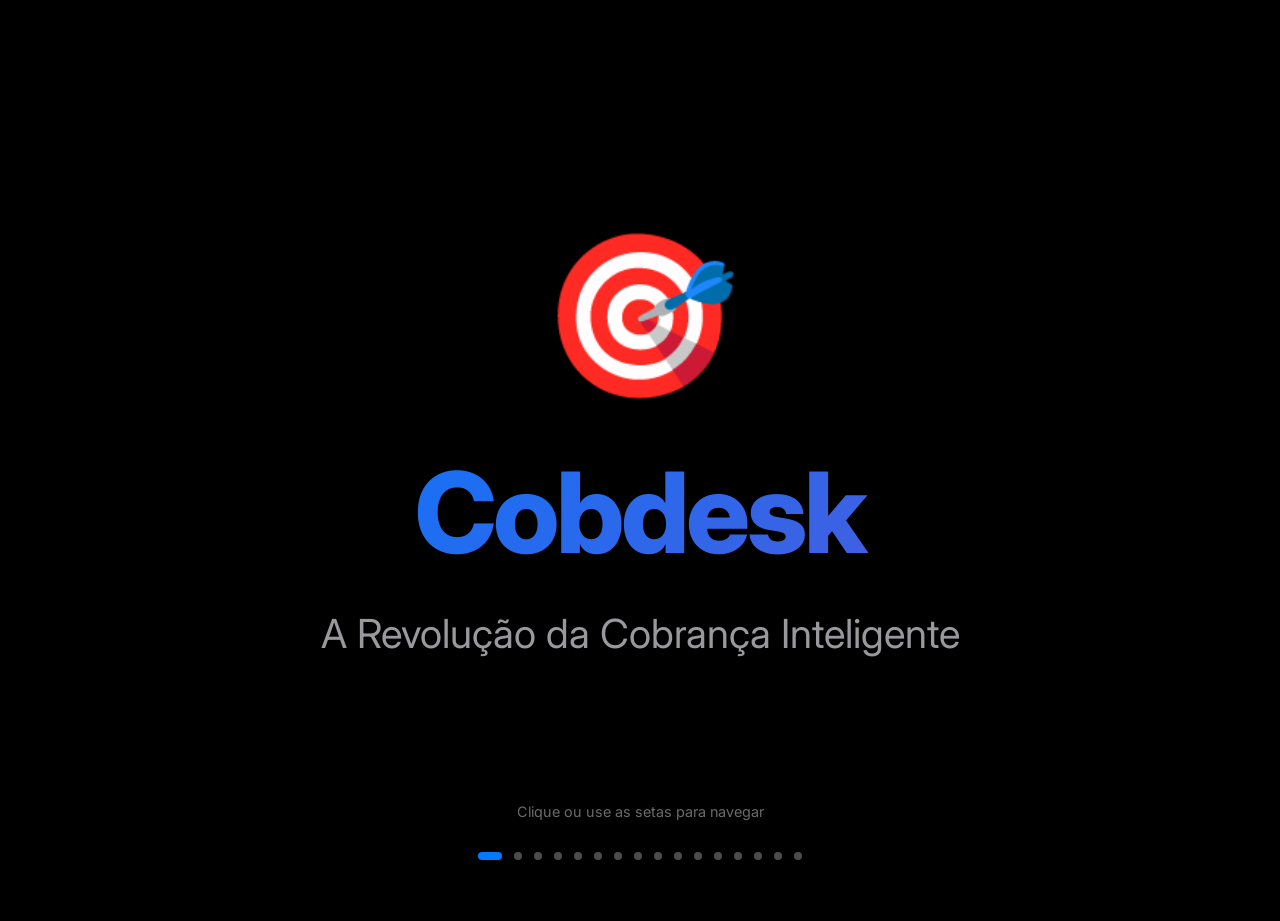
==== commit a5ee5acf: "Cria apresentação estilo Apple Keynote com slides individuais e navegação por clique" ====
--- a/index.html
+++ b/index.html
@@ -3,7 +3,7 @@
 <head>
     <meta charset="UTF-8">
     <meta name="viewport" content="width=device-width, initial-scale=1.0">
-    <title>Cobdesk: A Revolução da Cobrança Inteligente</title>
+    <title>Cobdesk - Apresentação</title>
     <style>
         @import url('https://fonts.googleapis.com/css2?family=Inter:wght@300;400;500;600;700;800;900&display=swap');
         
@@ -19,60 +19,129 @@
             --success: #34C759;
             --warning: #FF9500;
             --danger: #FF3B30;
-            --bg-primary: #F2F2F7;
-            --bg-secondary: #FFFFFF;
-            --text-primary: #000000;
-            --text-secondary: #8E8E93;
-            --border-radius: 20px;
-            --shadow: 0 10px 40px rgba(0, 0, 0, 0.08);
-            --shadow-lg: 0 20px 60px rgba(0, 0, 0, 0.12);
+            --bg: #000000;
+            --text: #FFFFFF;
+            --text-secondary: #98989D;
         }
 
         body {
-            font-family: 'Inter', -apple-system, BlinkMacSystemFont, 'Segoe UI', sans-serif;
-            background: var(--bg-primary);
-            color: var(--text-primary);
-            line-height: 1.6;
-            overflow-x: hidden;
+            font-family: 'Inter', -apple-system, BlinkMacSystemFont, 'SF Pro Display', sans-serif;
+            background: var(--bg);
+            color: var(--text);
+            overflow: hidden;
             -webkit-font-smoothing: antialiased;
-        }
-
-        /* Hero Section */
-        .hero {
-            min-height: 100vh;
+            cursor: default;
+        }
+
+        .slide {
+            position: absolute;
+            top: 0;
+            left: 0;
+            width: 100%;
+            height: 100vh;
             display: flex;
             align-items: center;
             justify-content: center;
-            background: linear-gradient(135deg, #667eea 0%, #764ba2 100%);
-            position: relative;
-            overflow: hidden;
-        }
-
-        .hero::before {
-            content: '';
-            position: absolute;
-            width: 200%;
-            height: 200%;
-            background: radial-gradient(circle, rgba(255,255,255,0.1) 1px, transparent 1px);
-            background-size: 50px 50px;
-            animation: moveGrid 20s linear infinite;
-        }
-
-        @keyframes moveGrid {
-            0% { transform: translate(0, 0); }
-            100% { transform: translate(50px, 50px); }
-        }
-
-        .hero-content {
+            opacity: 0;
+            visibility: hidden;
+            transition: opacity 0.8s cubic-bezier(0.4, 0, 0.2, 1);
+            padding: 80px;
+        }
+
+        .slide.active {
+            opacity: 1;
+            visibility: visible;
+            z-index: 1;
+        }
+
+        .slide-content {
+            max-width: 1400px;
+            width: 100%;
             text-align: center;
-            z-index: 1;
-            padding: 40px;
+        }
+
+        /* Slide Indicator */
+        .slide-indicator {
+            position: fixed;
+            bottom: 40px;
+            left: 50%;
+            transform: translateX(-50%);
+            display: flex;
+            gap: 12px;
+            z-index: 100;
+        }
+
+        .dot {
+            width: 8px;
+            height: 8px;
+            border-radius: 50%;
+            background: rgba(255, 255, 255, 0.3);
+            transition: all 0.3s ease;
+        }
+
+        .dot.active {
+            background: var(--primary);
+            width: 24px;
+            border-radius: 4px;
+        }
+
+        /* Navigation Hint */
+        .nav-hint {
+            position: fixed;
+            bottom: 80px;
+            left: 50%;
+            transform: translateX(-50%);
+            color: var(--text-secondary);
+            font-size: 0.9rem;
+            z-index: 100;
+            opacity: 0.7;
+        }
+
+        /* Typography */
+        .slide h1 {
+            font-size: 7rem;
+            font-weight: 800;
+            line-height: 1.1;
+            letter-spacing: -3px;
+            margin-bottom: 30px;
+        }
+
+        .slide h2 {
+            font-size: 5rem;
+            font-weight: 700;
+            line-height: 1.1;
+            letter-spacing: -2px;
+            margin-bottom: 40px;
+        }
+
+        .slide h3 {
+            font-size: 3rem;
+            font-weight: 600;
+            line-height: 1.2;
+            letter-spacing: -1px;
+            margin-bottom: 30px;
+        }
+
+        .slide p {
+            font-size: 1.8rem;
+            line-height: 1.5;
+            color: var(--text-secondary);
             max-width: 900px;
-        }
-
-        .hero-icon {
-            font-size: 6rem;
-            margin-bottom: 30px;
+            margin: 0 auto;
+        }
+
+        .slide .subtitle {
+            font-size: 2.5rem;
+            color: var(--text-secondary);
+            font-weight: 400;
+            margin-bottom: 20px;
+        }
+
+        /* Icon */
+        .icon {
+            font-size: 10rem;
+            margin-bottom: 40px;
+            display: inline-block;
             animation: float 3s ease-in-out infinite;
         }
 
@@ -81,895 +150,628 @@
             50% { transform: translateY(-20px); }
         }
 
-        .hero h1 {
-            font-size: 4rem;
-            font-weight: 900;
-            color: white;
-            margin-bottom: 20px;
-            letter-spacing: -2px;
-        }
-
-        .hero p {
-            font-size: 1.5rem;
-            color: rgba(255, 255, 255, 0.9);
-            margin-bottom: 40px;
-            font-weight: 400;
-        }
-
-        .scroll-indicator {
-            position: absolute;
-            bottom: 40px;
-            left: 50%;
-            transform: translateX(-50%);
-            color: white;
-            font-size: 2rem;
-            animation: bounce 2s infinite;
-        }
-
-        @keyframes bounce {
-            0%, 100% { transform: translateX(-50%) translateY(0); }
-            50% { transform: translateX(-50%) translateY(-10px); }
-        }
-
-        /* Container */
-        .container {
-            max-width: 1200px;
-            margin: 0 auto;
-            padding: 80px 40px;
-        }
-
-        /* Section Title */
-        .section-title {
-            text-align: center;
-            margin-bottom: 60px;
-        }
-
-        .section-title h2 {
-            font-size: 3rem;
-            font-weight: 800;
-            margin-bottom: 15px;
+        /* Gradient Text */
+        .gradient-text {
             background: linear-gradient(135deg, var(--primary), var(--secondary));
             -webkit-background-clip: text;
             -webkit-text-fill-color: transparent;
             background-clip: text;
         }
 
-        .section-title p {
-            font-size: 1.2rem;
+        /* Grid Layout for Problems/Solutions */
+        .grid-2 {
+            display: grid;
+            grid-template-columns: 1fr 1fr;
+            gap: 60px;
+            margin-top: 60px;
+            text-align: left;
+        }
+
+        .grid-3 {
+            display: grid;
+            grid-template-columns: repeat(3, 1fr);
+            gap: 40px;
+            margin-top: 60px;
+        }
+
+        .card {
+            background: rgba(255, 255, 255, 0.05);
+            backdrop-filter: blur(20px);
+            border-radius: 24px;
+            padding: 50px;
+            border: 1px solid rgba(255, 255, 255, 0.1);
+            transition: all 0.3s ease;
+        }
+
+        .card:hover {
+            background: rgba(255, 255, 255, 0.08);
+            transform: translateY(-5px);
+        }
+
+        .card-icon {
+            font-size: 4rem;
+            margin-bottom: 25px;
+            display: block;
+        }
+
+        .card h4 {
+            font-size: 2rem;
+            font-weight: 600;
+            margin-bottom: 15px;
+        }
+
+        .card p {
+            font-size: 1.3rem;
+            line-height: 1.6;
             color: var(--text-secondary);
-            max-width: 600px;
-            margin: 0 auto;
-        }
-
-        /* Problem Section */
-        .problem-section {
-            background: var(--bg-secondary);
-            padding: 80px 0;
-        }
-
-        .problem-grid {
+        }
+
+        /* Comparison Layout */
+        .comparison {
             display: grid;
-            grid-template-columns: repeat(auto-fit, minmax(300px, 1fr));
-            gap: 30px;
-            margin-top: 40px;
-        }
-
-        .problem-card {
-            background: white;
-            border-radius: var(--border-radius);
-            padding: 40px;
-            box-shadow: var(--shadow);
-            transition: all 0.3s ease;
-            border: 1px solid rgba(0, 0, 0, 0.05);
-        }
-
-        .problem-card:hover {
-            transform: translateY(-5px);
-            box-shadow: var(--shadow-lg);
-        }
-
-        .problem-card-icon {
-            font-size: 3rem;
-            margin-bottom: 20px;
-            display: block;
-        }
-
-        .problem-card h3 {
+            grid-template-columns: 1fr auto 1fr;
+            gap: 60px;
+            align-items: center;
+            margin-top: 60px;
+        }
+
+        .comparison-side {
+            background: rgba(255, 255, 255, 0.05);
+            backdrop-filter: blur(20px);
+            border-radius: 24px;
+            padding: 60px;
+            text-align: center;
+        }
+
+        .comparison-side.before {
+            border: 2px solid var(--danger);
+        }
+
+        .comparison-side.after {
+            border: 2px solid var(--success);
+        }
+
+        .comparison-label {
+            font-size: 1rem;
+            text-transform: uppercase;
+            letter-spacing: 2px;
+            font-weight: 700;
+            margin-bottom: 30px;
+            opacity: 0.6;
+        }
+
+        .comparison-icon {
+            font-size: 5rem;
+            margin-bottom: 30px;
+        }
+
+        .comparison-text {
             font-size: 1.5rem;
-            font-weight: 700;
-            margin-bottom: 15px;
-            color: var(--danger);
-        }
-
-        .problem-card p {
-            color: var(--text-secondary);
-            line-height: 1.8;
-        }
-
-        /* Timeline Section */
-        .timeline-section {
-            background: linear-gradient(to bottom, var(--bg-primary), var(--bg-secondary));
-            padding: 80px 0;
-        }
-
+            line-height: 1.6;
+        }
+
+        .comparison-arrow {
+            font-size: 4rem;
+            color: var(--primary);
+        }
+
+        /* Timeline */
         .timeline {
+            display: flex;
+            justify-content: space-between;
+            margin-top: 80px;
             position: relative;
-            padding: 40px 0;
         }
 
         .timeline::before {
             content: '';
             position: absolute;
-            left: 50%;
-            top: 0;
-            bottom: 0;
-            width: 4px;
-            background: linear-gradient(to bottom, var(--primary), var(--secondary));
-            transform: translateX(-50%);
+            top: 60px;
+            left: 10%;
+            right: 10%;
+            height: 2px;
+            background: linear-gradient(to right, var(--primary), var(--secondary));
         }
 
         .timeline-item {
-            display: flex;
-            align-items: center;
-            margin-bottom: 60px;
+            flex: 1;
+            text-align: center;
             position: relative;
         }
 
-        .timeline-item:nth-child(odd) {
-            flex-direction: row;
-        }
-
-        .timeline-item:nth-child(even) {
-            flex-direction: row-reverse;
-        }
-
-        .timeline-content {
-            flex: 1;
-            background: white;
-            border-radius: var(--border-radius);
-            padding: 40px;
-            box-shadow: var(--shadow);
-            margin: 0 40px;
-            position: relative;
-        }
-
         .timeline-icon {
-            width: 80px;
-            height: 80px;
+            width: 120px;
+            height: 120px;
             background: linear-gradient(135deg, var(--primary), var(--secondary));
             border-radius: 50%;
             display: flex;
             align-items: center;
             justify-content: center;
-            font-size: 2rem;
-            color: white;
-            box-shadow: var(--shadow);
-            z-index: 2;
-        }
-
-        .timeline-content h3 {
+            font-size: 3.5rem;
+            margin: 0 auto 30px;
+            box-shadow: 0 20px 60px rgba(0, 122, 255, 0.4);
+        }
+
+        .timeline-item h4 {
             font-size: 1.8rem;
-            font-weight: 700;
+            font-weight: 600;
             margin-bottom: 15px;
-            color: var(--primary);
-        }
-
-        .timeline-content p {
+        }
+
+        .timeline-item p {
+            font-size: 1.2rem;
             color: var(--text-secondary);
-            line-height: 1.8;
-        }
-
-        /* Solution Section */
-        .solution-section {
-            background: var(--bg-secondary);
-            padding: 80px 0;
-        }
-
-        .solutions-grid {
-            display: grid;
-            grid-template-columns: repeat(auto-fit, minmax(350px, 1fr));
-            gap: 30px;
-            margin-top: 40px;
-        }
-
-        .solution-card {
-            background: white;
-            border-radius: var(--border-radius);
-            overflow: hidden;
-            box-shadow: var(--shadow);
-            transition: all 0.3s ease;
-            cursor: pointer;
-            border: 2px solid transparent;
-        }
-
-        .solution-card:hover {
-            transform: translateY(-8px);
-            box-shadow: var(--shadow-lg);
-            border-color: var(--primary);
-        }
-
-        .solution-card-header {
-            background: linear-gradient(135deg, var(--primary), var(--secondary));
-            padding: 30px;
+        }
+
+        /* Stats */
+        .stats {
+            display: flex;
+            justify-content: center;
+            gap: 100px;
+            margin-top: 80px;
+        }
+
+        .stat {
             text-align: center;
-            color: white;
-        }
-
-        .solution-card-header-icon {
-            font-size: 3.5rem;
-            margin-bottom: 15px;
-        }
-
-        .solution-card-header h3 {
-            font-size: 1.5rem;
-            font-weight: 700;
-        }
-
-        .solution-card-body {
-            padding: 30px;
-        }
-
-        .solution-comparison {
-            display: grid;
-            grid-template-columns: 1fr auto 1fr;
-            gap: 15px;
-            align-items: center;
-        }
-
-        .comparison-before,
-        .comparison-after {
-            padding: 20px;
-            border-radius: 12px;
-            text-align: center;
-        }
-
-        .comparison-before {
-            background: #FFEBEE;
-            border: 2px solid var(--danger);
-        }
-
-        .comparison-after {
-            background: #E8F5E9;
-            border: 2px solid var(--success);
-        }
-
-        .comparison-label {
-            font-size: 0.75rem;
-            font-weight: 700;
-            text-transform: uppercase;
-            letter-spacing: 1px;
-            margin-bottom: 10px;
-            opacity: 0.7;
-        }
-
-        .comparison-icon {
-            font-size: 2rem;
-            margin-bottom: 10px;
-        }
-
-        .comparison-text {
-            font-size: 0.9rem;
-            line-height: 1.6;
-        }
-
-        .comparison-arrow {
-            font-size: 2rem;
-            color: var(--primary);
-        }
-
-        /* Stats Section */
-        .stats-section {
-            background: linear-gradient(135deg, #667eea 0%, #764ba2 100%);
-            padding: 80px 0;
-            color: white;
-        }
-
-        .stats-grid {
-            display: grid;
-            grid-template-columns: repeat(auto-fit, minmax(250px, 1fr));
-            gap: 40px;
-            margin-top: 40px;
-        }
-
-        .stat-card {
-            text-align: center;
-            padding: 40px;
-            background: rgba(255, 255, 255, 0.1);
-            backdrop-filter: blur(10px);
-            border-radius: var(--border-radius);
-            border: 1px solid rgba(255, 255, 255, 0.2);
-        }
-
-        .stat-icon {
-            font-size: 3rem;
-            margin-bottom: 20px;
         }
 
         .stat-number {
-            font-size: 3.5rem;
+            font-size: 7rem;
             font-weight: 900;
-            margin-bottom: 10px;
-            line-height: 1;
-        }
-
-        .stat-label {
-            font-size: 1.1rem;
-            opacity: 0.9;
-        }
-
-        /* CTA Section */
-        .cta-section {
-            background: var(--bg-secondary);
-            padding: 120px 0;
-            text-align: center;
-        }
-
-        .cta-content {
-            max-width: 700px;
-            margin: 0 auto;
-        }
-
-        .cta-icon {
-            font-size: 5rem;
-            margin-bottom: 30px;
-            animation: pulse-glow 2s ease-in-out infinite;
-        }
-
-        @keyframes pulse-glow {
-            0%, 100% {
-                transform: scale(1);
-                filter: drop-shadow(0 0 20px rgba(0, 122, 255, 0.5));
-            }
-            50% {
-                transform: scale(1.1);
-                filter: drop-shadow(0 0 40px rgba(0, 122, 255, 0.8));
-            }
-        }
-
-        .cta-content h2 {
-            font-size: 3rem;
-            font-weight: 900;
-            margin-bottom: 20px;
             background: linear-gradient(135deg, var(--primary), var(--secondary));
             -webkit-background-clip: text;
             -webkit-text-fill-color: transparent;
             background-clip: text;
-        }
-
-        .cta-content p {
-            font-size: 1.3rem;
+            line-height: 1;
+            margin-bottom: 20px;
+        }
+
+        .stat-label {
+            font-size: 1.8rem;
             color: var(--text-secondary);
-            margin-bottom: 40px;
-            line-height: 1.8;
-        }
-
+        }
+
+        /* CTA Button */
         .cta-button {
             display: inline-block;
             background: linear-gradient(135deg, var(--primary), var(--secondary));
             color: white;
-            padding: 20px 60px;
+            padding: 28px 70px;
             border-radius: 50px;
-            font-size: 1.3rem;
-            font-weight: 700;
+            font-size: 1.8rem;
+            font-weight: 600;
             text-decoration: none;
-            box-shadow: 0 10px 30px rgba(0, 122, 255, 0.3);
+            margin-top: 60px;
             transition: all 0.3s ease;
-            position: relative;
-            overflow: hidden;
-        }
-
-        .cta-button::before {
-            content: '';
-            position: absolute;
-            top: 50%;
-            left: 50%;
-            width: 0;
-            height: 0;
-            border-radius: 50%;
-            background: rgba(255, 255, 255, 0.3);
-            transform: translate(-50%, -50%);
-            transition: width 0.6s, height 0.6s;
-        }
-
-        .cta-button:hover::before {
-            width: 400px;
-            height: 400px;
+            box-shadow: 0 20px 60px rgba(0, 122, 255, 0.4);
         }
 
         .cta-button:hover {
             transform: translateY(-3px);
-            box-shadow: 0 15px 40px rgba(0, 122, 255, 0.4);
-        }
-
-        .cta-button span {
-            position: relative;
-            z-index: 1;
+            box-shadow: 0 25px 70px rgba(0, 122, 255, 0.5);
         }
 
         /* Responsive */
-        @media (max-width: 768px) {
-            .hero h1 {
-                font-size: 2.5rem;
+        @media (max-width: 1024px) {
+            .slide h1 { font-size: 4rem; }
+            .slide h2 { font-size: 3.5rem; }
+            .slide h3 { font-size: 2.5rem; }
+            .slide p { font-size: 1.4rem; }
+            .grid-2, .grid-3 { grid-template-columns: 1fr; }
+            .comparison { grid-template-columns: 1fr; }
+            .comparison-arrow { transform: rotate(90deg); }
+            .timeline { flex-direction: column; gap: 60px; }
+            .timeline::before { display: none; }
+        }
+
+        /* Animations */
+        @keyframes slideInUp {
+            from {
+                opacity: 0;
+                transform: translateY(50px);
             }
-
-            .hero p {
-                font-size: 1.2rem;
+            to {
+                opacity: 1;
+                transform: translateY(0);
             }
-
-            .section-title h2 {
-                font-size: 2rem;
-            }
-
-            .timeline::before {
-                left: 20px;
-            }
-
-            .timeline-item {
-                flex-direction: column !important;
-                align-items: flex-start;
-                padding-left: 60px;
-            }
-
-            .timeline-icon {
-                position: absolute;
-                left: 0;
-                width: 60px;
-                height: 60px;
-                font-size: 1.5rem;
-            }
-
-            .timeline-content {
-                margin: 0;
-                width: 100%;
-            }
-
-            .solution-comparison {
-                grid-template-columns: 1fr;
-                gap: 20px;
-            }
-
-            .comparison-arrow {
-                transform: rotate(90deg);
-            }
-
-            .cta-content h2 {
-                font-size: 2rem;
-            }
-
-            .cta-button {
-                padding: 18px 40px;
-                font-size: 1.1rem;
-            }
-        }
-
-        /* Smooth Scroll */
-        html {
-            scroll-behavior: smooth;
-        }
-
-        /* Fade In Animation */
-        .fade-in {
-            opacity: 0;
-            transform: translateY(30px);
-            transition: opacity 0.6s ease, transform 0.6s ease;
-        }
-
-        .fade-in.visible {
-            opacity: 1;
-            transform: translateY(0);
+        }
+
+        .slide.active .slide-content > * {
+            animation: slideInUp 0.8s cubic-bezier(0.4, 0, 0.2, 1) forwards;
+        }
+
+        .slide.active .slide-content > *:nth-child(2) {
+            animation-delay: 0.1s;
+        }
+
+        .slide.active .slide-content > *:nth-child(3) {
+            animation-delay: 0.2s;
         }
     </style>
 </head>
 <body>
-    <!-- Hero Section -->
-    <section class="hero">
-        <div class="hero-content">
-            <div class="hero-icon">🎯</div>
-            <h1>Cobdesk</h1>
-            <p>A Revolução da Cobrança Inteligente no Banco Pan</p>
-        </div>
-        <div class="scroll-indicator">↓</div>
-    </section>
-
-    <!-- Problem Section -->
-    <section class="problem-section">
-        <div class="container">
-            <div class="section-title fade-in">
-                <h2>O Desafio</h2>
-                <p>O setor de cobrança enfrentava obstáculos críticos que impediam a eficiência e a inovação</p>
-            </div>
-            <div class="problem-grid">
-                <div class="problem-card fade-in">
-                    <span class="problem-card-icon">😫</span>
-                    <h3>Processos Manuais</h3>
-                    <p>Operações lentas e repetitivas que consomem tempo e recursos valiosos, gerando frustração nas equipes.</p>
-                </div>
-                <div class="problem-card fade-in">
-                    <span class="problem-card-icon">🌀</span>
-                    <h3>Ferramentas Complexas</h3>
-                    <p>Sistemas pesados com múltiplas abas e caminhos confusos, dificultando o trabalho diário dos operadores.</p>
-                </div>
-                <div class="problem-card fade-in">
-                    <span class="problem-card-icon">📉</span>
-                    <h3>Baixa Performance</h3>
-                    <p>Falta de inteligência e dados acionáveis resultando em baixas taxas de recuperação e moral da equipe.</p>
-                </div>
-                <div class="problem-card fade-in">
-                    <span class="problem-card-icon">💢</span>
-                    <h3>Experiência do Cliente</h3>
-                    <p>Jornada fragmentada e frustrante, com atendimento lento e falta de transparência nos processos.</p>
-                </div>
-            </div>
-        </div>
-    </section>
-
-    <!-- Timeline Section -->
-    <section class="timeline-section">
-        <div class="container">
-            <div class="section-title fade-in">
-                <h2>A Jornada da Transformação</h2>
-                <p>Como André Calabró liderou a revolução da cobrança no Banco Pan</p>
-            </div>
+    <!-- Slide 1: Title -->
+    <div class="slide active" data-slide="0">
+        <div class="slide-content">
+            <div class="icon">🎯</div>
+            <h1 class="gradient-text">Cobdesk</h1>
+            <p class="subtitle">A Revolução da Cobrança Inteligente</p>
+        </div>
+    </div>
+
+    <!-- Slide 2: O Desafio -->
+    <div class="slide" data-slide="1">
+        <div class="slide-content">
+            <h2>O Desafio</h2>
+            <p>O setor de cobrança enfrentava obstáculos críticos</p>
+            <div class="grid-2">
+                <div class="card">
+                    <span class="card-icon">😫</span>
+                    <h4>Processos Manuais</h4>
+                    <p>Operações lentas e repetitivas gerando frustração</p>
+                </div>
+                <div class="card">
+                    <span class="card-icon">🌀</span>
+                    <h4>Ferramentas Complexas</h4>
+                    <p>Sistemas pesados com múltiplas abas e caminhos confusos</p>
+                </div>
+                <div class="card">
+                    <span class="card-icon">📉</span>
+                    <h4>Baixa Performance</h4>
+                    <p>Falta de inteligência resultando em baixas taxas de recuperação</p>
+                </div>
+                <div class="card">
+                    <span class="card-icon">💢</span>
+                    <h4>Experiência Ruim</h4>
+                    <p>Jornada fragmentada e frustrante para o cliente</p>
+                </div>
+            </div>
+        </div>
+    </div>
+
+    <!-- Slide 3: A Jornada -->
+    <div class="slide" data-slide="2">
+        <div class="slide-content">
+            <h2>A Jornada da Transformação</h2>
+            <p>Como André Calabró liderou a revolução</p>
             <div class="timeline">
-                <div class="timeline-item fade-in">
+                <div class="timeline-item">
                     <div class="timeline-icon">🚶</div>
-                    <div class="timeline-content">
-                        <h3>O Diagnóstico</h3>
-                        <p>André chegou ao Banco Pan e identificou que o setor de cobrança operava com métodos ultrapassados, baixo investimento em tecnologia e uma equipe desmotivada. Era necessária uma transformação radical.</p>
-                    </div>
-                </div>
-                <div class="timeline-item fade-in">
+                    <h4>Diagnóstico</h4>
+                    <p>Identificação dos problemas estruturais</p>
+                </div>
+                <div class="timeline-item">
                     <div class="timeline-icon">💡</div>
-                    <div class="timeline-content">
-                        <h3>A Visão</h3>
-                        <p>Em vez de apenas otimizar processos existentes, André propôs construir um ecossistema completamente novo: o Cobdesk. Uma plataforma central que integraria inteligência artificial, gamificação e ferramentas modernas.</p>
-                    </div>
-                </div>
-                <div class="timeline-item fade-in">
+                    <h4>Visão</h4>
+                    <p>Criação do conceito Cobdesk</p>
+                </div>
+                <div class="timeline-item">
                     <div class="timeline-icon">⚙️</div>
-                    <div class="timeline-content">
-                        <h3>A Construção</h3>
-                        <p>Formação de squads ágeis, implementação de metodologias modernas e desenvolvimento de 11 ferramentas Cobby especializadas, cada uma resolvendo um problema específico do modelo tradicional.</p>
-                    </div>
-                </div>
-                <div class="timeline-item fade-in">
+                    <h4>Construção</h4>
+                    <p>Desenvolvimento das 11 ferramentas Cobby</p>
+                </div>
+                <div class="timeline-item">
                     <div class="timeline-icon">🚀</div>
-                    <div class="timeline-content">
-                        <h3>O Futuro</h3>
-                        <p>O Cobdesk está pronto para transformar a cobrança de um centro de custo em um centro de excelência, com processos inteligentes, equipes engajadas e clientes satisfeitos.</p>
-                    </div>
-                </div>
-            </div>
-        </div>
-    </section>
-
-    <!-- Solutions Section -->
-    <section class="solution-section">
-        <div class="container">
-            <div class="section-title fade-in">
-                <h2>O Ecossistema Cobby</h2>
-                <p>11 ferramentas integradas que revolucionam cada etapa do processo de cobrança</p>
-            </div>
-            <div class="solutions-grid">
-                <!-- Solution 1 -->
-                <div class="solution-card fade-in">
-                    <div class="solution-card-header">
-                        <div class="solution-card-header-icon">🎯</div>
-                        <h3>Cobby Profile & Maps</h3>
-                    </div>
-                    <div class="solution-card-body">
-                        <div class="solution-comparison">
-                            <div class="comparison-before">
-                                <div class="comparison-label">Antes</div>
-                                <div class="comparison-icon">👤❓</div>
-                                <div class="comparison-text">CV + dinâmica padrão, foco genérico</div>
-                            </div>
-                            <div class="comparison-arrow">→</div>
-                            <div class="comparison-after">
-                                <div class="comparison-label">Agora</div>
-                                <div class="comparison-icon">🎯</div>
-                                <div class="comparison-text">Perfil comportamental orienta funil e aderência por tipo de operação</div>
-                            </div>
-                        </div>
-                    </div>
-                </div>
-
-                <!-- Solution 2 -->
-                <div class="solution-card fade-in">
-                    <div class="solution-card-header">
-                        <div class="solution-card-header-icon">📺</div>
-                        <h3>Streaming</h3>
-                    </div>
-                    <div class="solution-card-body">
-                        <div class="solution-comparison">
-                            <div class="comparison-before">
-                                <div class="comparison-label">Antes</div>
-                                <div class="comparison-icon">😴</div>
-                                <div class="comparison-text">Sala de aula + prova</div>
-                            </div>
-                            <div class="comparison-arrow">→</div>
-                            <div class="comparison-after">
-                                <div class="comparison-label">Agora</div>
-                                <div class="comparison-icon">📺</div>
-                                <div class="comparison-text">Ambientes colaborativos em tempo real integrados a Twitch e Discord</div>
-                            </div>
-                        </div>
-                    </div>
-                </div>
-
-                <!-- Solution 3 -->
-                <div class="solution-card fade-in">
-                    <div class="solution-card-header">
-                        <div class="solution-card-header-icon">🏝️</div>
-                        <h3>Ilha dos Primeiros Passos</h3>
-                    </div>
-                    <div class="solution-card-body">
-                        <div class="solution-comparison">
-                            <div class="comparison-before">
-                                <div class="comparison-label">Antes</div>
-                                <div class="comparison-icon">⏱️</div>
-                                <div class="comparison-text">1 semana em célula "baby"</div>
-                            </div>
-                            <div class="comparison-arrow">→</div>
-                            <div class="comparison-after">
-                                <div class="comparison-label">Agora</div>
-                                <div class="comparison-icon">🏝️</div>
-                                <div class="comparison-text">15 dias de imersão + 90 dias de sustentação com Cobby Coins</div>
-                            </div>
-                        </div>
-                    </div>
-                </div>
-
-                <!-- Solution 4 -->
-                <div class="solution-card fade-in">
-                    <div class="solution-card-header">
-                        <div class="solution-card-header-icon">☁️</div>
-                        <h3>Cobby InsightCloud</h3>
-                    </div>
-                    <div class="solution-card-body">
-                        <div class="solution-comparison">
-                            <div class="comparison-before">
-                                <div class="comparison-label">Antes</div>
-                                <div class="comparison-icon">🔍</div>
-                                <div class="comparison-text">Reciclagem por amostra e monitoria</div>
-                            </div>
-                            <div class="comparison-arrow">→</div>
-                            <div class="comparison-after">
-                                <div class="comparison-label">Agora</div>
-                                <div class="comparison-icon">☁️</div>
-                                <div class="comparison-text">Análise 100% com IA e recomendações neuro-linguísticas</div>
-                            </div>
-                        </div>
-                    </div>
-                </div>
-
-                <!-- Solution 5 -->
-                <div class="solution-card fade-in">
-                    <div class="solution-card-header">
-                        <div class="solution-card-header-icon">📈</div>
-                        <h3>Cobby Growth Path</h3>
-                    </div>
-                    <div class="solution-card-body">
-                        <div class="solution-comparison">
-                            <div class="comparison-before">
-                                <div class="comparison-label">Antes</div>
-                                <div class="comparison-icon">📝</div>
-                                <div class="comparison-text">Acompanhamento pós-produção, reativo</div>
-                            </div>
-                            <div class="comparison-arrow">→</div>
-                            <div class="comparison-after">
-                                <div class="comparison-label">Agora</div>
-                                <div class="comparison-icon">📈</div>
-                                <div class="comparison-text">App com métricas em tempo real e sugestões da IA</div>
-                            </div>
-                        </div>
-                    </div>
-                </div>
-
-                <!-- Solution 6 -->
-                <div class="solution-card fade-in">
-                    <div class="solution-card-header">
-                        <div class="solution-card-header-icon">🌉</div>
-                        <h3>Cobby Bridge</h3>
-                    </div>
-                    <div class="solution-card-body">
-                        <div class="solution-comparison">
-                            <div class="comparison-before">
-                                <div class="comparison-label">Antes</div>
-                                <div class="comparison-icon">🌀</div>
-                                <div class="comparison-text">Muitas abas e caminhos; pesado</div>
-                            </div>
-                            <div class="comparison-arrow">→</div>
-                            <div class="comparison-after">
-                                <div class="comparison-label">Agora</div>
-                                <div class="comparison-icon">🌉</div>
-                                <div class="comparison-text">CRM simplificado otimizado para WhatsApp com gamificação</div>
-                            </div>
-                        </div>
-                    </div>
-                </div>
-
-                <!-- Solution 7 -->
-                <div class="solution-card fade-in">
-                    <div class="solution-card-header">
-                        <div class="solution-card-header-icon">🫧</div>
-                        <h3>Cobby Bubble</h3>
-                    </div>
-                    <div class="solution-card-body">
-                        <div class="solution-comparison">
-                            <div class="comparison-before">
-                                <div class="comparison-label">Antes</div>
-                                <div class="comparison-icon">🧊</div>
-                                <div class="comparison-text">Bureaus estáticos (Lemit/Serasa)</div>
-                            </div>
-                            <div class="comparison-arrow">→</div>
-                            <div class="comparison-after">
-                                <div class="comparison-label">Agora</div>
-                                <div class="comparison-icon">🫧</div>
-                                <div class="comparison-text">Segmentação por bolhas de similaridade e estratégia por cluster</div>
-                            </div>
-                        </div>
-                    </div>
-                </div>
-
-                <!-- Solution 8 -->
-                <div class="solution-card fade-in">
-                    <div class="solution-card-header">
-                        <div class="solution-card-header-icon">🔗</div>
-                        <h3>Cobby Connect</h3>
-                    </div>
-                    <div class="solution-card-body">
-                        <div class="solution-comparison">
-                            <div class="comparison-before">
-                                <div class="comparison-label">Antes</div>
-                                <div class="comparison-icon">📄</div>
-                                <div class="comparison-text">Informações básicas unidirecionais</div>
-                            </div>
-                            <div class="comparison-arrow">→</div>
-                            <div class="comparison-after">
-                                <div class="comparison-label">Agora</div>
-                                <div class="comparison-icon">🔗</div>
-                                <div class="comparison-text">Rede social interna com feed, mural e networking</div>
-                            </div>
-                        </div>
-                    </div>
-                </div>
-
-                <!-- Solution 9 -->
-                <div class="solution-card fade-in">
-                    <div class="solution-card-header">
-                        <div class="solution-card-header-icon">🏦</div>
-                        <h3>Cobby Bank + Store</h3>
-                    </div>
-                    <div class="solution-card-body">
-                        <div class="solution-comparison">
-                            <div class="comparison-before">
-                                <div class="comparison-label">Antes</div>
-                                <div class="comparison-icon">💵</div>
-                                <div class="comparison-text">Padrões de RV e performance</div>
-                            </div>
-                            <div class="comparison-arrow">→</div>
-                            <div class="comparison-after">
-                                <div class="comparison-label">Agora</div>
-                                <div class="comparison-icon">🏦</div>
-                                <div class="comparison-text">Gamificação diária com Cobby Coins trocados por prêmios</div>
-                            </div>
-                        </div>
-                    </div>
-                </div>
-
-                <!-- Solution 10 -->
-                <div class="solution-card fade-in">
-                    <div class="solution-card-header">
-                        <div class="solution-card-header-icon">🎁</div>
-                        <h3>Cobby da Sorte</h3>
-                    </div>
-                    <div class="solution-card-body">
-                        <div class="solution-comparison">
-                            <div class="comparison-before">
-                                <div class="comparison-label">Antes</div>
-                                <div class="comparison-icon">✅</div>
-                                <div class="comparison-text">Foco apenas na quitação</div>
-                            </div>
-                            <div class="comparison-arrow">→</div>
-                            <div class="comparison-after">
-                                <div class="comparison-label">Agora</div>
-                                <div class="comparison-icon">🎁</div>
-                                <div class="comparison-text">Recompensas, sorteios e app de retenção</div>
-                            </div>
-                        </div>
-                    </div>
-                </div>
-
-                <!-- Solution 11 -->
-                <div class="solution-card fade-in">
-                    <div class="solution-card-header">
-                        <div class="solution-card-header-icon">🗺️</div>
-                        <h3>Cobby Maps</h3>
-                    </div>
-                    <div class="solution-card-body">
-                        <div class="solution-comparison">
-                            <div class="comparison-before">
-                                <div class="comparison-label">Antes</div>
-                                <div class="comparison-icon">📊</div>
-                                <div class="comparison-text">Modelo simplificado, pouca visão analítica</div>
-                            </div>
-                            <div class="comparison-arrow">→</div>
-                            <div class="comparison-after">
-                                <div class="comparison-label">Agora</div>
-                                <div class="comparison-icon">🗺️</div>
-                                <div class="comparison-text">Dashboards completos com PDI/PIP e Magic Grip</div>
-                            </div>
-                        </div>
-                    </div>
-                </div>
-            </div>
-        </div>
-    </section>
-
-    <!-- Stats Section -->
-    <section class="stats-section">
-        <div class="container">
-            <div class="section-title" style="color: white;">
-                <h2 style="-webkit-text-fill-color: white;">Valor Gerado</h2>
-                <p style="color: rgba(255, 255, 255, 0.9);">O impacto do Cobdesk em três pilares fundamentais</p>
-            </div>
-            <div class="stats-grid">
-                <div class="stat-card fade-in">
-                    <div class="stat-icon">👤</div>
+                    <h4>Futuro</h4>
+                    <p>Transformação em centro de excelência</p>
+                </div>
+            </div>
+        </div>
+    </div>
+
+    <!-- Slide 4: Cobby Profile -->
+    <div class="slide" data-slide="3">
+        <div class="slide-content">
+            <h3>Cobby Profile & Maps</h3>
+            <div class="comparison">
+                <div class="comparison-side before">
+                    <div class="comparison-label">Antes</div>
+                    <div class="comparison-icon">👤❓</div>
+                    <div class="comparison-text">CV + dinâmica padrão, foco genérico</div>
+                </div>
+                <div class="comparison-arrow">→</div>
+                <div class="comparison-side after">
+                    <div class="comparison-label">Agora</div>
+                    <div class="comparison-icon">🎯</div>
+                    <div class="comparison-text">Perfil comportamental orienta funil e aderência por tipo de operação</div>
+                </div>
+            </div>
+        </div>
+    </div>
+
+    <!-- Slide 5: Streaming -->
+    <div class="slide" data-slide="4">
+        <div class="slide-content">
+            <h3>Streaming</h3>
+            <div class="comparison">
+                <div class="comparison-side before">
+                    <div class="comparison-label">Antes</div>
+                    <div class="comparison-icon">😴</div>
+                    <div class="comparison-text">Sala de aula + prova</div>
+                </div>
+                <div class="comparison-arrow">→</div>
+                <div class="comparison-side after">
+                    <div class="comparison-label">Agora</div>
+                    <div class="comparison-icon">📺</div>
+                    <div class="comparison-text">Ambientes colaborativos em tempo real integrados a Twitch e Discord</div>
+                </div>
+            </div>
+        </div>
+    </div>
+
+    <!-- Slide 6: Ilha dos Primeiros Passos -->
+    <div class="slide" data-slide="5">
+        <div class="slide-content">
+            <h3>Ilha dos Primeiros Passos</h3>
+            <div class="comparison">
+                <div class="comparison-side before">
+                    <div class="comparison-label">Antes</div>
+                    <div class="comparison-icon">⏱️</div>
+                    <div class="comparison-text">1 semana em célula "baby"</div>
+                </div>
+                <div class="comparison-arrow">→</div>
+                <div class="comparison-side after">
+                    <div class="comparison-label">Agora</div>
+                    <div class="comparison-icon">🏝️</div>
+                    <div class="comparison-text">15 dias de imersão + 90 dias de sustentação com Cobby Coins</div>
+                </div>
+            </div>
+        </div>
+    </div>
+
+    <!-- Slide 7: InsightCloud -->
+    <div class="slide" data-slide="6">
+        <div class="slide-content">
+            <h3>Cobby InsightCloud</h3>
+            <div class="comparison">
+                <div class="comparison-side before">
+                    <div class="comparison-label">Antes</div>
+                    <div class="comparison-icon">🔍</div>
+                    <div class="comparison-text">Reciclagem por amostra e monitoria</div>
+                </div>
+                <div class="comparison-arrow">→</div>
+                <div class="comparison-side after">
+                    <div class="comparison-label">Agora</div>
+                    <div class="comparison-icon">☁️</div>
+                    <div class="comparison-text">Análise 100% com IA e recomendações neuro-linguísticas</div>
+                </div>
+            </div>
+        </div>
+    </div>
+
+    <!-- Slide 8: Growth Path -->
+    <div class="slide" data-slide="7">
+        <div class="slide-content">
+            <h3>Cobby Growth Path</h3>
+            <div class="comparison">
+                <div class="comparison-side before">
+                    <div class="comparison-label">Antes</div>
+                    <div class="comparison-icon">📝</div>
+                    <div class="comparison-text">Acompanhamento pós-produção, reativo</div>
+                </div>
+                <div class="comparison-arrow">→</div>
+                <div class="comparison-side after">
+                    <div class="comparison-label">Agora</div>
+                    <div class="comparison-icon">📈</div>
+                    <div class="comparison-text">App com métricas em tempo real e sugestões da IA</div>
+                </div>
+            </div>
+        </div>
+    </div>
+
+    <!-- Slide 9: Bridge -->
+    <div class="slide" data-slide="8">
+        <div class="slide-content">
+            <h3>Cobby Bridge</h3>
+            <div class="comparison">
+                <div class="comparison-side before">
+                    <div class="comparison-label">Antes</div>
+                    <div class="comparison-icon">🌀</div>
+                    <div class="comparison-text">Muitas abas e caminhos; pesado</div>
+                </div>
+                <div class="comparison-arrow">→</div>
+                <div class="comparison-side after">
+                    <div class="comparison-label">Agora</div>
+                    <div class="comparison-icon">🌉</div>
+                    <div class="comparison-text">CRM simplificado otimizado para WhatsApp com gamificação</div>
+                </div>
+            </div>
+        </div>
+    </div>
+
+    <!-- Slide 10: Bubble -->
+    <div class="slide" data-slide="9">
+        <div class="slide-content">
+            <h3>Cobby Bubble</h3>
+            <div class="comparison">
+                <div class="comparison-side before">
+                    <div class="comparison-label">Antes</div>
+                    <div class="comparison-icon">🧊</div>
+                    <div class="comparison-text">Bureaus estáticos (Lemit/Serasa)</div>
+                </div>
+                <div class="comparison-arrow">→</div>
+                <div class="comparison-side after">
+                    <div class="comparison-label">Agora</div>
+                    <div class="comparison-icon">🫧</div>
+                    <div class="comparison-text">Segmentação por bolhas de similaridade e estratégia por cluster</div>
+                </div>
+            </div>
+        </div>
+    </div>
+
+    <!-- Slide 11: Connect -->
+    <div class="slide" data-slide="10">
+        <div class="slide-content">
+            <h3>Cobby Connect</h3>
+            <div class="comparison">
+                <div class="comparison-side before">
+                    <div class="comparison-label">Antes</div>
+                    <div class="comparison-icon">📄</div>
+                    <div class="comparison-text">Informações básicas unidirecionais</div>
+                </div>
+                <div class="comparison-arrow">→</div>
+                <div class="comparison-side after">
+                    <div class="comparison-label">Agora</div>
+                    <div class="comparison-icon">🔗</div>
+                    <div class="comparison-text">Rede social interna com feed, mural e networking</div>
+                </div>
+            </div>
+        </div>
+    </div>
+
+    <!-- Slide 12: Bank -->
+    <div class="slide" data-slide="11">
+        <div class="slide-content">
+            <h3>Cobby Bank + Store</h3>
+            <div class="comparison">
+                <div class="comparison-side before">
+                    <div class="comparison-label">Antes</div>
+                    <div class="comparison-icon">💵</div>
+                    <div class="comparison-text">Padrões de RV e performance</div>
+                </div>
+                <div class="comparison-arrow">→</div>
+                <div class="comparison-side after">
+                    <div class="comparison-label">Agora</div>
+                    <div class="comparison-icon">🏦</div>
+                    <div class="comparison-text">Gamificação diária com Cobby Coins trocados por prêmios</div>
+                </div>
+            </div>
+        </div>
+    </div>
+
+    <!-- Slide 13: Da Sorte -->
+    <div class="slide" data-slide="12">
+        <div class="slide-content">
+            <h3>Cobby da Sorte</h3>
+            <div class="comparison">
+                <div class="comparison-side before">
+                    <div class="comparison-label">Antes</div>
+                    <div class="comparison-icon">✅</div>
+                    <div class="comparison-text">Foco apenas na quitação</div>
+                </div>
+                <div class="comparison-arrow">→</div>
+                <div class="comparison-side after">
+                    <div class="comparison-label">Agora</div>
+                    <div class="comparison-icon">🎁</div>
+                    <div class="comparison-text">Recompensas, sorteios e app de retenção</div>
+                </div>
+            </div>
+        </div>
+    </div>
+
+    <!-- Slide 14: Maps -->
+    <div class="slide" data-slide="13">
+        <div class="slide-content">
+            <h3>Cobby Maps</h3>
+            <div class="comparison">
+                <div class="comparison-side before">
+                    <div class="comparison-label">Antes</div>
+                    <div class="comparison-icon">📊</div>
+                    <div class="comparison-text">Modelo simplificado, pouca visão analítica</div>
+                </div>
+                <div class="comparison-arrow">→</div>
+                <div class="comparison-side after">
+                    <div class="comparison-label">Agora</div>
+                    <div class="comparison-icon">🗺️</div>
+                    <div class="comparison-text">Dashboards completos com PDI/PIP e Magic Grip</div>
+                </div>
+            </div>
+        </div>
+    </div>
+
+    <!-- Slide 15: Impacto -->
+    <div class="slide" data-slide="14">
+        <div class="slide-content">
+            <h2>Impacto Gerado</h2>
+            <div class="stats">
+                <div class="stat">
                     <div class="stat-number">+50%</div>
-                    <div class="stat-label">Engajamento dos Operadores</div>
-                </div>
-                <div class="stat-card fade-in">
-                    <div class="stat-icon">📊</div>
+                    <div class="stat-label">Engajamento</div>
+                </div>
+                <div class="stat">
                     <div class="stat-number">100%</div>
-                    <div class="stat-label">Visibilidade das Operações</div>
-                </div>
-                <div class="stat-card fade-in">
-                    <div class="stat-icon">😊</div>
+                    <div class="stat-label">Visibilidade</div>
+                </div>
+                <div class="stat">
                     <div class="stat-number">+40%</div>
-                    <div class="stat-label">Satisfação do Cliente</div>
-                </div>
-            </div>
-        </div>
-    </section>
-
-    <!-- CTA Section -->
-    <section class="cta-section">
-        <div class="container">
-            <div class="cta-content fade-in">
-                <div class="cta-icon">🎯</div>
-                <h2>Sua Jornada Começa Agora</h2>
-                <p>Você conheceu os desafios, acompanhou a transformação e descobriu as soluções. Agora é hora de experimentar o Cobdesk e liderar a revolução da cobrança inteligente.</p>
-                <a href="https://script.google.com/a/macros/aalima.com.br/s/AKfycbzS2Tofm-NQhO5BAspDlmHgXewmAkPvAzEB2uNEm1iD0BKrYzR9YfdmZirtGIznV4LVpw/exec" target="_blank" class="cta-button">
-                    <span>Entrar no Cobdesk</span>
-                </a>
-            </div>
-        </div>
-    </section>
+                    <div class="stat-label">Satisfação</div>
+                </div>
+            </div>
+        </div>
+    </div>
+
+    <!-- Slide 16: CTA -->
+    <div class="slide" data-slide="15">
+        <div class="slide-content">
+            <div class="icon">🎯</div>
+            <h2>Sua Jornada Começa Agora</h2>
+            <p>Experimente o Cobdesk e lidere a revolução da cobrança inteligente</p>
+            <a href="https://script.google.com/a/macros/aalima.com.br/s/AKfycbzS2Tofm-NQhO5BAspDlmHgXewmAkPvAzEB2uNEm1iD0BKrYzR9YfdmZirtGIznV4LVpw/exec" target="_blank" class="cta-button">Entrar no Cobdesk</a>
+        </div>
+    </div>
+
+    <!-- Navigation -->
+    <div class="slide-indicator"></div>
+    <div class="nav-hint">Clique ou use as setas para navegar</div>
 
     <script>
-        // Intersection Observer for fade-in animations
-        const observerOptions = {
-            threshold: 0.1,
-            rootMargin: '0px 0px -50px 0px'
-        };
-
-        const observer = new IntersectionObserver((entries) => {
-            entries.forEach(entry => {
-                if (entry.isIntersecting) {
-                    entry.target.classList.add('visible');
-                }
+        let currentSlide = 0;
+        const slides = document.querySelectorAll('.slide');
+        const totalSlides = slides.length;
+        const indicator = document.querySelector('.slide-indicator');
+
+        // Create dots
+        for (let i = 0; i < totalSlides; i++) {
+            const dot = document.createElement('div');
+            dot.className = 'dot';
+            if (i === 0) dot.classList.add('active');
+            indicator.appendChild(dot);
+        }
+
+        const dots = document.querySelectorAll('.dot');
+
+        function goToSlide(n) {
+            slides[currentSlide].classList.remove('active');
+            dots[currentSlide].classList.remove('active');
+            
+            currentSlide = (n + totalSlides) % totalSlides;
+            
+            slides[currentSlide].classList.add('active');
+            dots[currentSlide].classList.add('active');
+        }
+
+        function nextSlide() {
+            goToSlide(currentSlide + 1);
+        }
+
+        function prevSlide() {
+            goToSlide(currentSlide - 1);
+        }
+
+        // Click to advance
+        document.addEventListener('click', (e) => {
+            if (!e.target.closest('a')) {
+                nextSlide();
+            }
+        });
+
+        // Keyboard navigation
+        document.addEventListener('keydown', (e) => {
+            if (e.key === 'ArrowRight' || e.key === ' ') {
+                e.preventDefault();
+                nextSlide();
+            } else if (e.key === 'ArrowLeft') {
+                e.preventDefault();
+                prevSlide();
+            }
+        });
+
+        // Dot navigation
+        dots.forEach((dot, index) => {
+            dot.addEventListener('click', (e) => {
+                e.stopPropagation();
+                goToSlide(index);
             });
-        }, observerOptions);
-
-        document.querySelectorAll('.fade-in').forEach(element => {
-            observer.observe(element);
-        });
-
-        // Smooth scroll for scroll indicator
-        document.querySelector('.scroll-indicator').addEventListener('click', () => {
-            document.querySelector('.problem-section').scrollIntoView({ behavior: 'smooth' });
         });
     </script>
 </body>
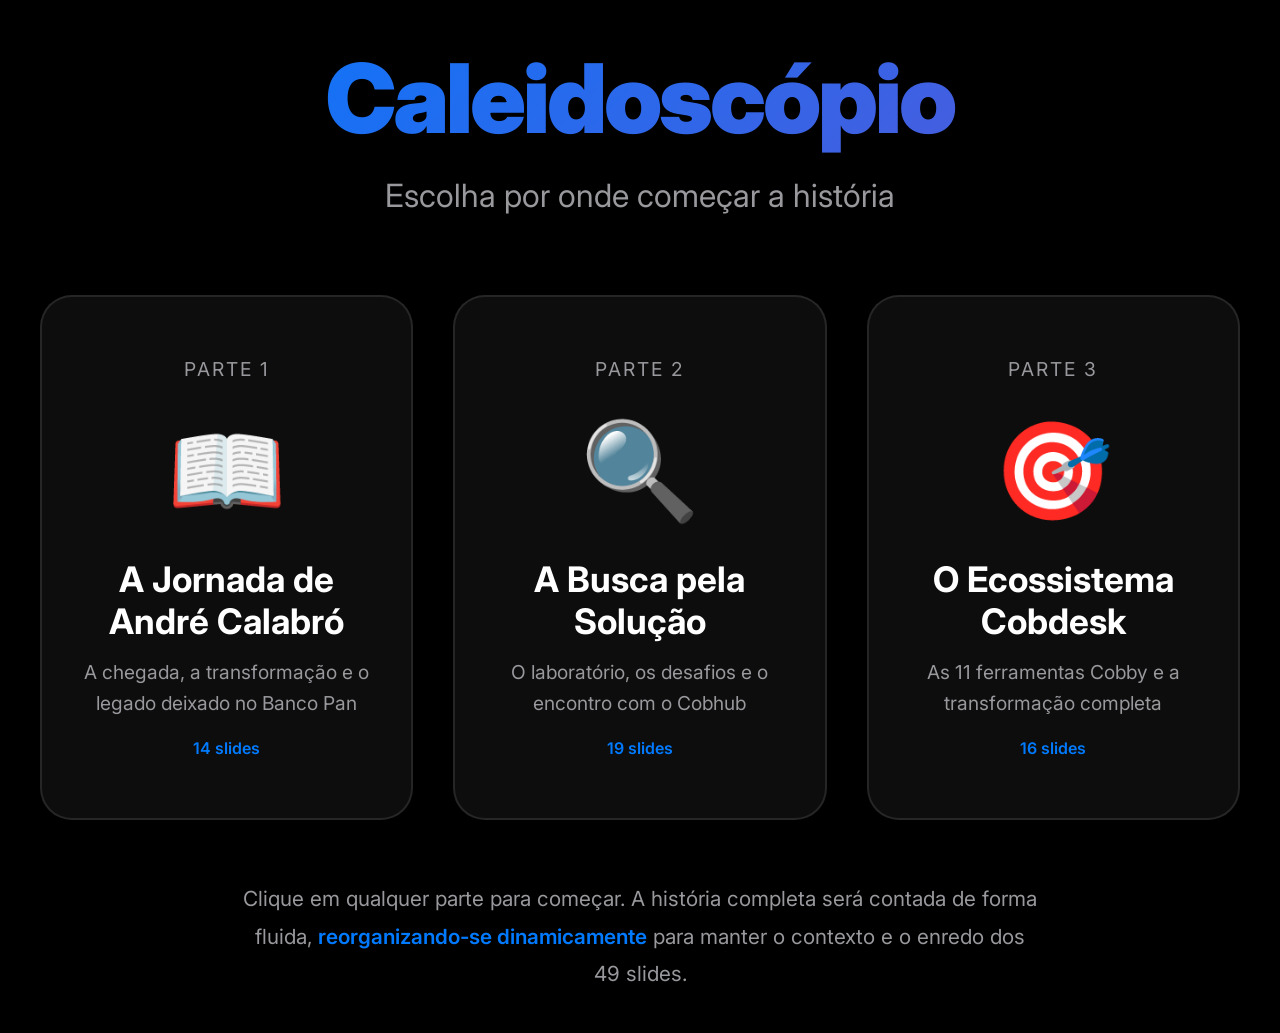
==== commit 7b02d15b: "Adiciona Caleidoscópio (menu) e sistema de apresentação dinâmica" ====
--- a/index.html
+++ b/index.html
@@ -3,7 +3,7 @@
 <head>
     <meta charset="UTF-8">
     <meta name="viewport" content="width=device-width, initial-scale=1.0">
-    <title>Cobdesk - Apresentação</title>
+    <title>Caleidoscópio - A História do Cobdesk</title>
     <style>
         @import url('https://fonts.googleapis.com/css2?family=Inter:wght@300;400;500;600;700;800;900&display=swap');
         
@@ -13,766 +13,205 @@
             box-sizing: border-box;
         }
 
-        :root {
-            --primary: #007AFF;
-            --secondary: #5856D6;
-            --success: #34C759;
-            --warning: #FF9500;
-            --danger: #FF3B30;
-            --bg: #000000;
-            --text: #FFFFFF;
-            --text-secondary: #98989D;
-        }
-
         body {
             font-family: 'Inter', -apple-system, BlinkMacSystemFont, 'SF Pro Display', sans-serif;
-            background: var(--bg);
-            color: var(--text);
+            background: #000000;
+            color: #FFFFFF;
             overflow: hidden;
             -webkit-font-smoothing: antialiased;
-            cursor: default;
-        }
-
-        .slide {
-            position: absolute;
-            top: 0;
-            left: 0;
-            width: 100%;
-            height: 100vh;
             display: flex;
             align-items: center;
             justify-content: center;
-            opacity: 0;
-            visibility: hidden;
-            transition: opacity 0.8s cubic-bezier(0.4, 0, 0.2, 1);
-            padding: 80px;
-        }
-
-        .slide.active {
-            opacity: 1;
-            visibility: visible;
-            z-index: 1;
-        }
-
-        .slide-content {
+            min-height: 100vh;
+        }
+
+        .container {
             max-width: 1400px;
             width: 100%;
+            padding: 40px;
             text-align: center;
         }
 
-        /* Slide Indicator */
-        .slide-indicator {
-            position: fixed;
-            bottom: 40px;
-            left: 50%;
-            transform: translateX(-50%);
-            display: flex;
-            gap: 12px;
-            z-index: 100;
-        }
-
-        .dot {
-            width: 8px;
-            height: 8px;
-            border-radius: 50%;
-            background: rgba(255, 255, 255, 0.3);
-            transition: all 0.3s ease;
-        }
-
-        .dot.active {
-            background: var(--primary);
-            width: 24px;
-            border-radius: 4px;
-        }
-
-        /* Navigation Hint */
-        .nav-hint {
-            position: fixed;
-            bottom: 80px;
-            left: 50%;
-            transform: translateX(-50%);
-            color: var(--text-secondary);
-            font-size: 0.9rem;
-            z-index: 100;
-            opacity: 0.7;
-        }
-
-        /* Typography */
-        .slide h1 {
-            font-size: 7rem;
-            font-weight: 800;
-            line-height: 1.1;
-            letter-spacing: -3px;
-            margin-bottom: 30px;
-        }
-
-        .slide h2 {
-            font-size: 5rem;
-            font-weight: 700;
-            line-height: 1.1;
-            letter-spacing: -2px;
-            margin-bottom: 40px;
-        }
-
-        .slide h3 {
-            font-size: 3rem;
-            font-weight: 600;
-            line-height: 1.2;
-            letter-spacing: -1px;
-            margin-bottom: 30px;
-        }
-
-        .slide p {
-            font-size: 1.8rem;
-            line-height: 1.5;
-            color: var(--text-secondary);
-            max-width: 900px;
-            margin: 0 auto;
-        }
-
-        .slide .subtitle {
-            font-size: 2.5rem;
-            color: var(--text-secondary);
-            font-weight: 400;
-            margin-bottom: 20px;
-        }
-
-        /* Icon */
-        .icon {
-            font-size: 10rem;
-            margin-bottom: 40px;
-            display: inline-block;
-            animation: float 3s ease-in-out infinite;
-        }
-
-        @keyframes float {
-            0%, 100% { transform: translateY(0); }
-            50% { transform: translateY(-20px); }
-        }
-
-        /* Gradient Text */
-        .gradient-text {
-            background: linear-gradient(135deg, var(--primary), var(--secondary));
+        .title {
+            font-size: 6rem;
+            font-weight: 900;
+            background: linear-gradient(135deg, #007AFF, #5856D6);
             -webkit-background-clip: text;
             -webkit-text-fill-color: transparent;
             background-clip: text;
-        }
-
-        /* Grid Layout for Problems/Solutions */
-        .grid-2 {
-            display: grid;
-            grid-template-columns: 1fr 1fr;
-            gap: 60px;
-            margin-top: 60px;
-            text-align: left;
-        }
-
-        .grid-3 {
+            margin-bottom: 20px;
+            letter-spacing: -3px;
+        }
+
+        .subtitle {
+            font-size: 2rem;
+            color: #98989D;
+            margin-bottom: 80px;
+        }
+
+        .parts {
             display: grid;
             grid-template-columns: repeat(3, 1fr);
             gap: 40px;
-            margin-top: 60px;
-        }
-
-        .card {
+            margin-bottom: 60px;
+        }
+
+        .part-card {
             background: rgba(255, 255, 255, 0.05);
             backdrop-filter: blur(20px);
-            border-radius: 24px;
-            padding: 50px;
-            border: 1px solid rgba(255, 255, 255, 0.1);
-            transition: all 0.3s ease;
-        }
-
-        .card:hover {
-            background: rgba(255, 255, 255, 0.08);
-            transform: translateY(-5px);
-        }
-
-        .card-icon {
-            font-size: 4rem;
-            margin-bottom: 25px;
+            border-radius: 32px;
+            padding: 60px 40px;
+            border: 2px solid rgba(255, 255, 255, 0.1);
+            cursor: pointer;
+            transition: all 0.4s cubic-bezier(0.4, 0, 0.2, 1);
+            text-decoration: none;
             display: block;
         }
 
-        .card h4 {
-            font-size: 2rem;
-            font-weight: 600;
-            margin-bottom: 15px;
-        }
-
-        .card p {
-            font-size: 1.3rem;
-            line-height: 1.6;
-            color: var(--text-secondary);
-        }
-
-        /* Comparison Layout */
-        .comparison {
-            display: grid;
-            grid-template-columns: 1fr auto 1fr;
-            gap: 60px;
-            align-items: center;
-            margin-top: 60px;
-        }
-
-        .comparison-side {
-            background: rgba(255, 255, 255, 0.05);
-            backdrop-filter: blur(20px);
-            border-radius: 24px;
-            padding: 60px;
-            text-align: center;
-        }
-
-        .comparison-side.before {
-            border: 2px solid var(--danger);
-        }
-
-        .comparison-side.after {
-            border: 2px solid var(--success);
-        }
-
-        .comparison-label {
-            font-size: 1rem;
+        .part-card:hover {
+            transform: translateY(-10px);
+            border-color: #007AFF;
+            box-shadow: 0 20px 60px rgba(0, 122, 255, 0.3);
+        }
+
+        .part-number {
+            font-size: 1.2rem;
             text-transform: uppercase;
             letter-spacing: 2px;
+            color: #98989D;
+            margin-bottom: 20px;
+        }
+
+        .part-icon {
+            font-size: 6rem;
+            margin: 30px 0;
+            display: block;
+        }
+
+        .part-title {
+            font-size: 2.2rem;
             font-weight: 700;
-            margin-bottom: 30px;
-            opacity: 0.6;
-        }
-
-        .comparison-icon {
-            font-size: 5rem;
-            margin-bottom: 30px;
-        }
-
-        .comparison-text {
-            font-size: 1.5rem;
+            color: #FFFFFF;
+            margin-bottom: 15px;
+        }
+
+        .part-desc {
+            font-size: 1.2rem;
+            color: #98989D;
             line-height: 1.6;
         }
 
-        .comparison-arrow {
-            font-size: 4rem;
-            color: var(--primary);
-        }
-
-        /* Timeline */
-        .timeline {
-            display: flex;
-            justify-content: space-between;
-            margin-top: 80px;
-            position: relative;
-        }
-
-        .timeline::before {
-            content: '';
-            position: absolute;
-            top: 60px;
-            left: 10%;
-            right: 10%;
-            height: 2px;
-            background: linear-gradient(to right, var(--primary), var(--secondary));
-        }
-
-        .timeline-item {
-            flex: 1;
-            text-align: center;
-            position: relative;
-        }
-
-        .timeline-icon {
-            width: 120px;
-            height: 120px;
-            background: linear-gradient(135deg, var(--primary), var(--secondary));
-            border-radius: 50%;
-            display: flex;
-            align-items: center;
-            justify-content: center;
-            font-size: 3.5rem;
-            margin: 0 auto 30px;
-            box-shadow: 0 20px 60px rgba(0, 122, 255, 0.4);
-        }
-
-        .timeline-item h4 {
-            font-size: 1.8rem;
+        .part-slides {
+            font-size: 1rem;
+            color: #007AFF;
+            margin-top: 20px;
             font-weight: 600;
-            margin-bottom: 15px;
-        }
-
-        .timeline-item p {
-            font-size: 1.2rem;
-            color: var(--text-secondary);
-        }
-
-        /* Stats */
-        .stats {
-            display: flex;
-            justify-content: center;
-            gap: 100px;
-            margin-top: 80px;
-        }
-
-        .stat {
-            text-align: center;
-        }
-
-        .stat-number {
-            font-size: 7rem;
-            font-weight: 900;
-            background: linear-gradient(135deg, var(--primary), var(--secondary));
-            -webkit-background-clip: text;
-            -webkit-text-fill-color: transparent;
-            background-clip: text;
-            line-height: 1;
-            margin-bottom: 20px;
-        }
-
-        .stat-label {
-            font-size: 1.8rem;
-            color: var(--text-secondary);
-        }
-
-        /* CTA Button */
-        .cta-button {
-            display: inline-block;
-            background: linear-gradient(135deg, var(--primary), var(--secondary));
-            color: white;
-            padding: 28px 70px;
-            border-radius: 50px;
-            font-size: 1.8rem;
+        }
+
+        .info {
+            font-size: 1.3rem;
+            color: #98989D;
+            max-width: 800px;
+            margin: 0 auto;
+            line-height: 1.8;
+        }
+
+        .highlight {
+            color: #007AFF;
             font-weight: 600;
-            text-decoration: none;
-            margin-top: 60px;
-            transition: all 0.3s ease;
-            box-shadow: 0 20px 60px rgba(0, 122, 255, 0.4);
-        }
-
-        .cta-button:hover {
-            transform: translateY(-3px);
-            box-shadow: 0 25px 70px rgba(0, 122, 255, 0.5);
         }
 
         /* Responsive */
         @media (max-width: 1024px) {
-            .slide h1 { font-size: 4rem; }
-            .slide h2 { font-size: 3.5rem; }
-            .slide h3 { font-size: 2.5rem; }
-            .slide p { font-size: 1.4rem; }
-            .grid-2, .grid-3 { grid-template-columns: 1fr; }
-            .comparison { grid-template-columns: 1fr; }
-            .comparison-arrow { transform: rotate(90deg); }
-            .timeline { flex-direction: column; gap: 60px; }
-            .timeline::before { display: none; }
-        }
-
-        /* Animations */
-        @keyframes slideInUp {
+            .title { font-size: 4.5rem; }
+            .subtitle { font-size: 1.6rem; margin-bottom: 60px; }
+            .parts { gap: 30px; }
+            .part-card { padding: 50px 30px; }
+            .part-icon { font-size: 5rem; }
+            .part-title { font-size: 2rem; }
+        }
+
+        @media (max-width: 768px) {
+            .container { padding: 30px 20px; }
+            .title { font-size: 3.5rem; letter-spacing: -2px; }
+            .subtitle { font-size: 1.4rem; margin-bottom: 50px; }
+            .parts { grid-template-columns: 1fr; gap: 25px; }
+            .part-card { padding: 40px 30px; }
+            .part-icon { font-size: 4.5rem; margin: 20px 0; }
+            .part-title { font-size: 1.8rem; }
+            .part-desc { font-size: 1.1rem; }
+            .info { font-size: 1.1rem; }
+        }
+
+        @media (max-width: 480px) {
+            .container { padding: 20px 15px; }
+            .title { font-size: 2.5rem; letter-spacing: -1px; }
+            .subtitle { font-size: 1.2rem; margin-bottom: 40px; }
+            .part-card { padding: 35px 25px; border-radius: 24px; }
+            .part-number { font-size: 1rem; }
+            .part-icon { font-size: 4rem; }
+            .part-title { font-size: 1.6rem; }
+            .part-desc { font-size: 1rem; }
+            .part-slides { font-size: 0.9rem; }
+            .info { font-size: 1rem; }
+        }
+
+        /* Animation */
+        .part-card {
+            animation: fadeInUp 0.6s ease-out backwards;
+        }
+
+        .part-card:nth-child(1) { animation-delay: 0.1s; }
+        .part-card:nth-child(2) { animation-delay: 0.2s; }
+        .part-card:nth-child(3) { animation-delay: 0.3s; }
+
+        @keyframes fadeInUp {
             from {
                 opacity: 0;
-                transform: translateY(50px);
+                transform: translateY(30px);
             }
             to {
                 opacity: 1;
                 transform: translateY(0);
             }
         }
-
-        .slide.active .slide-content > * {
-            animation: slideInUp 0.8s cubic-bezier(0.4, 0, 0.2, 1) forwards;
-        }
-
-        .slide.active .slide-content > *:nth-child(2) {
-            animation-delay: 0.1s;
-        }
-
-        .slide.active .slide-content > *:nth-child(3) {
-            animation-delay: 0.2s;
-        }
     </style>
 </head>
 <body>
-    <!-- Slide 1: Title -->
-    <div class="slide active" data-slide="0">
-        <div class="slide-content">
-            <div class="icon">🎯</div>
-            <h1 class="gradient-text">Cobdesk</h1>
-            <p class="subtitle">A Revolução da Cobrança Inteligente</p>
+    <div class="container">
+        <h1 class="title">Caleidoscópio</h1>
+        <p class="subtitle">Escolha por onde começar a história</p>
+
+        <div class="parts">
+            <a href="apresentacao.html?start=1" class="part-card">
+                <div class="part-number">Parte 1</div>
+                <span class="part-icon">📖</span>
+                <h2 class="part-title">A Jornada de André Calabró</h2>
+                <p class="part-desc">A chegada, a transformação e o legado deixado no Banco Pan</p>
+                <div class="part-slides">14 slides</div>
+            </a>
+
+            <a href="apresentacao.html?start=2" class="part-card">
+                <div class="part-number">Parte 2</div>
+                <span class="part-icon">🔍</span>
+                <h2 class="part-title">A Busca pela Solução</h2>
+                <p class="part-desc">O laboratório, os desafios e o encontro com o Cobhub</p>
+                <div class="part-slides">19 slides</div>
+            </a>
+
+            <a href="apresentacao.html?start=3" class="part-card">
+                <div class="part-number">Parte 3</div>
+                <span class="part-icon">🎯</span>
+                <h2 class="part-title">O Ecossistema Cobdesk</h2>
+                <p class="part-desc">As 11 ferramentas Cobby e a transformação completa</p>
+                <div class="part-slides">16 slides</div>
+            </a>
         </div>
+
+        <p class="info">
+            Clique em qualquer parte para começar. A história completa será contada de forma fluida, 
+            <span class="highlight">reorganizando-se dinamicamente</span> para manter o contexto e o enredo dos 49 slides.
+        </p>
     </div>
-
-    <!-- Slide 2: O Desafio -->
-    <div class="slide" data-slide="1">
-        <div class="slide-content">
-            <h2>O Desafio</h2>
-            <p>O setor de cobrança enfrentava obstáculos críticos</p>
-            <div class="grid-2">
-                <div class="card">
-                    <span class="card-icon">😫</span>
-                    <h4>Processos Manuais</h4>
-                    <p>Operações lentas e repetitivas gerando frustração</p>
-                </div>
-                <div class="card">
-                    <span class="card-icon">🌀</span>
-                    <h4>Ferramentas Complexas</h4>
-                    <p>Sistemas pesados com múltiplas abas e caminhos confusos</p>
-                </div>
-                <div class="card">
-                    <span class="card-icon">📉</span>
-                    <h4>Baixa Performance</h4>
-                    <p>Falta de inteligência resultando em baixas taxas de recuperação</p>
-                </div>
-                <div class="card">
-                    <span class="card-icon">💢</span>
-                    <h4>Experiência Ruim</h4>
-                    <p>Jornada fragmentada e frustrante para o cliente</p>
-                </div>
-            </div>
-        </div>
-    </div>
-
-    <!-- Slide 3: A Jornada -->
-    <div class="slide" data-slide="2">
-        <div class="slide-content">
-            <h2>A Jornada da Transformação</h2>
-            <p>Como André Calabró liderou a revolução</p>
-            <div class="timeline">
-                <div class="timeline-item">
-                    <div class="timeline-icon">🚶</div>
-                    <h4>Diagnóstico</h4>
-                    <p>Identificação dos problemas estruturais</p>
-                </div>
-                <div class="timeline-item">
-                    <div class="timeline-icon">💡</div>
-                    <h4>Visão</h4>
-                    <p>Criação do conceito Cobdesk</p>
-                </div>
-                <div class="timeline-item">
-                    <div class="timeline-icon">⚙️</div>
-                    <h4>Construção</h4>
-                    <p>Desenvolvimento das 11 ferramentas Cobby</p>
-                </div>
-                <div class="timeline-item">
-                    <div class="timeline-icon">🚀</div>
-                    <h4>Futuro</h4>
-                    <p>Transformação em centro de excelência</p>
-                </div>
-            </div>
-        </div>
-    </div>
-
-    <!-- Slide 4: Cobby Profile -->
-    <div class="slide" data-slide="3">
-        <div class="slide-content">
-            <h3>Cobby Profile & Maps</h3>
-            <div class="comparison">
-                <div class="comparison-side before">
-                    <div class="comparison-label">Antes</div>
-                    <div class="comparison-icon">👤❓</div>
-                    <div class="comparison-text">CV + dinâmica padrão, foco genérico</div>
-                </div>
-                <div class="comparison-arrow">→</div>
-                <div class="comparison-side after">
-                    <div class="comparison-label">Agora</div>
-                    <div class="comparison-icon">🎯</div>
-                    <div class="comparison-text">Perfil comportamental orienta funil e aderência por tipo de operação</div>
-                </div>
-            </div>
-        </div>
-    </div>
-
-    <!-- Slide 5: Streaming -->
-    <div class="slide" data-slide="4">
-        <div class="slide-content">
-            <h3>Streaming</h3>
-            <div class="comparison">
-                <div class="comparison-side before">
-                    <div class="comparison-label">Antes</div>
-                    <div class="comparison-icon">😴</div>
-                    <div class="comparison-text">Sala de aula + prova</div>
-                </div>
-                <div class="comparison-arrow">→</div>
-                <div class="comparison-side after">
-                    <div class="comparison-label">Agora</div>
-                    <div class="comparison-icon">📺</div>
-                    <div class="comparison-text">Ambientes colaborativos em tempo real integrados a Twitch e Discord</div>
-                </div>
-            </div>
-        </div>
-    </div>
-
-    <!-- Slide 6: Ilha dos Primeiros Passos -->
-    <div class="slide" data-slide="5">
-        <div class="slide-content">
-            <h3>Ilha dos Primeiros Passos</h3>
-            <div class="comparison">
-                <div class="comparison-side before">
-                    <div class="comparison-label">Antes</div>
-                    <div class="comparison-icon">⏱️</div>
-                    <div class="comparison-text">1 semana em célula "baby"</div>
-                </div>
-                <div class="comparison-arrow">→</div>
-                <div class="comparison-side after">
-                    <div class="comparison-label">Agora</div>
-                    <div class="comparison-icon">🏝️</div>
-                    <div class="comparison-text">15 dias de imersão + 90 dias de sustentação com Cobby Coins</div>
-                </div>
-            </div>
-        </div>
-    </div>
-
-    <!-- Slide 7: InsightCloud -->
-    <div class="slide" data-slide="6">
-        <div class="slide-content">
-            <h3>Cobby InsightCloud</h3>
-            <div class="comparison">
-                <div class="comparison-side before">
-                    <div class="comparison-label">Antes</div>
-                    <div class="comparison-icon">🔍</div>
-                    <div class="comparison-text">Reciclagem por amostra e monitoria</div>
-                </div>
-                <div class="comparison-arrow">→</div>
-                <div class="comparison-side after">
-                    <div class="comparison-label">Agora</div>
-                    <div class="comparison-icon">☁️</div>
-                    <div class="comparison-text">Análise 100% com IA e recomendações neuro-linguísticas</div>
-                </div>
-            </div>
-        </div>
-    </div>
-
-    <!-- Slide 8: Growth Path -->
-    <div class="slide" data-slide="7">
-        <div class="slide-content">
-            <h3>Cobby Growth Path</h3>
-            <div class="comparison">
-                <div class="comparison-side before">
-                    <div class="comparison-label">Antes</div>
-                    <div class="comparison-icon">📝</div>
-                    <div class="comparison-text">Acompanhamento pós-produção, reativo</div>
-                </div>
-                <div class="comparison-arrow">→</div>
-                <div class="comparison-side after">
-                    <div class="comparison-label">Agora</div>
-                    <div class="comparison-icon">📈</div>
-                    <div class="comparison-text">App com métricas em tempo real e sugestões da IA</div>
-                </div>
-            </div>
-        </div>
-    </div>
-
-    <!-- Slide 9: Bridge -->
-    <div class="slide" data-slide="8">
-        <div class="slide-content">
-            <h3>Cobby Bridge</h3>
-            <div class="comparison">
-                <div class="comparison-side before">
-                    <div class="comparison-label">Antes</div>
-                    <div class="comparison-icon">🌀</div>
-                    <div class="comparison-text">Muitas abas e caminhos; pesado</div>
-                </div>
-                <div class="comparison-arrow">→</div>
-                <div class="comparison-side after">
-                    <div class="comparison-label">Agora</div>
-                    <div class="comparison-icon">🌉</div>
-                    <div class="comparison-text">CRM simplificado otimizado para WhatsApp com gamificação</div>
-                </div>
-            </div>
-        </div>
-    </div>
-
-    <!-- Slide 10: Bubble -->
-    <div class="slide" data-slide="9">
-        <div class="slide-content">
-            <h3>Cobby Bubble</h3>
-            <div class="comparison">
-                <div class="comparison-side before">
-                    <div class="comparison-label">Antes</div>
-                    <div class="comparison-icon">🧊</div>
-                    <div class="comparison-text">Bureaus estáticos (Lemit/Serasa)</div>
-                </div>
-                <div class="comparison-arrow">→</div>
-                <div class="comparison-side after">
-                    <div class="comparison-label">Agora</div>
-                    <div class="comparison-icon">🫧</div>
-                    <div class="comparison-text">Segmentação por bolhas de similaridade e estratégia por cluster</div>
-                </div>
-            </div>
-        </div>
-    </div>
-
-    <!-- Slide 11: Connect -->
-    <div class="slide" data-slide="10">
-        <div class="slide-content">
-            <h3>Cobby Connect</h3>
-            <div class="comparison">
-                <div class="comparison-side before">
-                    <div class="comparison-label">Antes</div>
-                    <div class="comparison-icon">📄</div>
-                    <div class="comparison-text">Informações básicas unidirecionais</div>
-                </div>
-                <div class="comparison-arrow">→</div>
-                <div class="comparison-side after">
-                    <div class="comparison-label">Agora</div>
-                    <div class="comparison-icon">🔗</div>
-                    <div class="comparison-text">Rede social interna com feed, mural e networking</div>
-                </div>
-            </div>
-        </div>
-    </div>
-
-    <!-- Slide 12: Bank -->
-    <div class="slide" data-slide="11">
-        <div class="slide-content">
-            <h3>Cobby Bank + Store</h3>
-            <div class="comparison">
-                <div class="comparison-side before">
-                    <div class="comparison-label">Antes</div>
-                    <div class="comparison-icon">💵</div>
-                    <div class="comparison-text">Padrões de RV e performance</div>
-                </div>
-                <div class="comparison-arrow">→</div>
-                <div class="comparison-side after">
-                    <div class="comparison-label">Agora</div>
-                    <div class="comparison-icon">🏦</div>
-                    <div class="comparison-text">Gamificação diária com Cobby Coins trocados por prêmios</div>
-                </div>
-            </div>
-        </div>
-    </div>
-
-    <!-- Slide 13: Da Sorte -->
-    <div class="slide" data-slide="12">
-        <div class="slide-content">
-            <h3>Cobby da Sorte</h3>
-            <div class="comparison">
-                <div class="comparison-side before">
-                    <div class="comparison-label">Antes</div>
-                    <div class="comparison-icon">✅</div>
-                    <div class="comparison-text">Foco apenas na quitação</div>
-                </div>
-                <div class="comparison-arrow">→</div>
-                <div class="comparison-side after">
-                    <div class="comparison-label">Agora</div>
-                    <div class="comparison-icon">🎁</div>
-                    <div class="comparison-text">Recompensas, sorteios e app de retenção</div>
-                </div>
-            </div>
-        </div>
-    </div>
-
-    <!-- Slide 14: Maps -->
-    <div class="slide" data-slide="13">
-        <div class="slide-content">
-            <h3>Cobby Maps</h3>
-            <div class="comparison">
-                <div class="comparison-side before">
-                    <div class="comparison-label">Antes</div>
-                    <div class="comparison-icon">📊</div>
-                    <div class="comparison-text">Modelo simplificado, pouca visão analítica</div>
-                </div>
-                <div class="comparison-arrow">→</div>
-                <div class="comparison-side after">
-                    <div class="comparison-label">Agora</div>
-                    <div class="comparison-icon">🗺️</div>
-                    <div class="comparison-text">Dashboards completos com PDI/PIP e Magic Grip</div>
-                </div>
-            </div>
-        </div>
-    </div>
-
-    <!-- Slide 15: Impacto -->
-    <div class="slide" data-slide="14">
-        <div class="slide-content">
-            <h2>Impacto Gerado</h2>
-            <div class="stats">
-                <div class="stat">
-                    <div class="stat-number">+50%</div>
-                    <div class="stat-label">Engajamento</div>
-                </div>
-                <div class="stat">
-                    <div class="stat-number">100%</div>
-                    <div class="stat-label">Visibilidade</div>
-                </div>
-                <div class="stat">
-                    <div class="stat-number">+40%</div>
-                    <div class="stat-label">Satisfação</div>
-                </div>
-            </div>
-        </div>
-    </div>
-
-    <!-- Slide 16: CTA -->
-    <div class="slide" data-slide="15">
-        <div class="slide-content">
-            <div class="icon">🎯</div>
-            <h2>Sua Jornada Começa Agora</h2>
-            <p>Experimente o Cobdesk e lidere a revolução da cobrança inteligente</p>
-            <a href="https://script.google.com/a/macros/aalima.com.br/s/AKfycbzS2Tofm-NQhO5BAspDlmHgXewmAkPvAzEB2uNEm1iD0BKrYzR9YfdmZirtGIznV4LVpw/exec" target="_blank" class="cta-button">Entrar no Cobdesk</a>
-        </div>
-    </div>
-
-    <!-- Navigation -->
-    <div class="slide-indicator"></div>
-    <div class="nav-hint">Clique ou use as setas para navegar</div>
-
-    <script>
-        let currentSlide = 0;
-        const slides = document.querySelectorAll('.slide');
-        const totalSlides = slides.length;
-        const indicator = document.querySelector('.slide-indicator');
-
-        // Create dots
-        for (let i = 0; i < totalSlides; i++) {
-            const dot = document.createElement('div');
-            dot.className = 'dot';
-            if (i === 0) dot.classList.add('active');
-            indicator.appendChild(dot);
-        }
-
-        const dots = document.querySelectorAll('.dot');
-
-        function goToSlide(n) {
-            slides[currentSlide].classList.remove('active');
-            dots[currentSlide].classList.remove('active');
-            
-            currentSlide = (n + totalSlides) % totalSlides;
-            
-            slides[currentSlide].classList.add('active');
-            dots[currentSlide].classList.add('active');
-        }
-
-        function nextSlide() {
-            goToSlide(currentSlide + 1);
-        }
-
-        function prevSlide() {
-            goToSlide(currentSlide - 1);
-        }
-
-        // Click to advance
-        document.addEventListener('click', (e) => {
-            if (!e.target.closest('a')) {
-                nextSlide();
-            }
-        });
-
-        // Keyboard navigation
-        document.addEventListener('keydown', (e) => {
-            if (e.key === 'ArrowRight' || e.key === ' ') {
-                e.preventDefault();
-                nextSlide();
-            } else if (e.key === 'ArrowLeft') {
-                e.preventDefault();
-                prevSlide();
-            }
-        });
-
-        // Dot navigation
-        dots.forEach((dot, index) => {
-            dot.addEventListener('click', (e) => {
-                e.stopPropagation();
-                goToSlide(index);
-            });
-        });
-    </script>
 </body>
 </html>
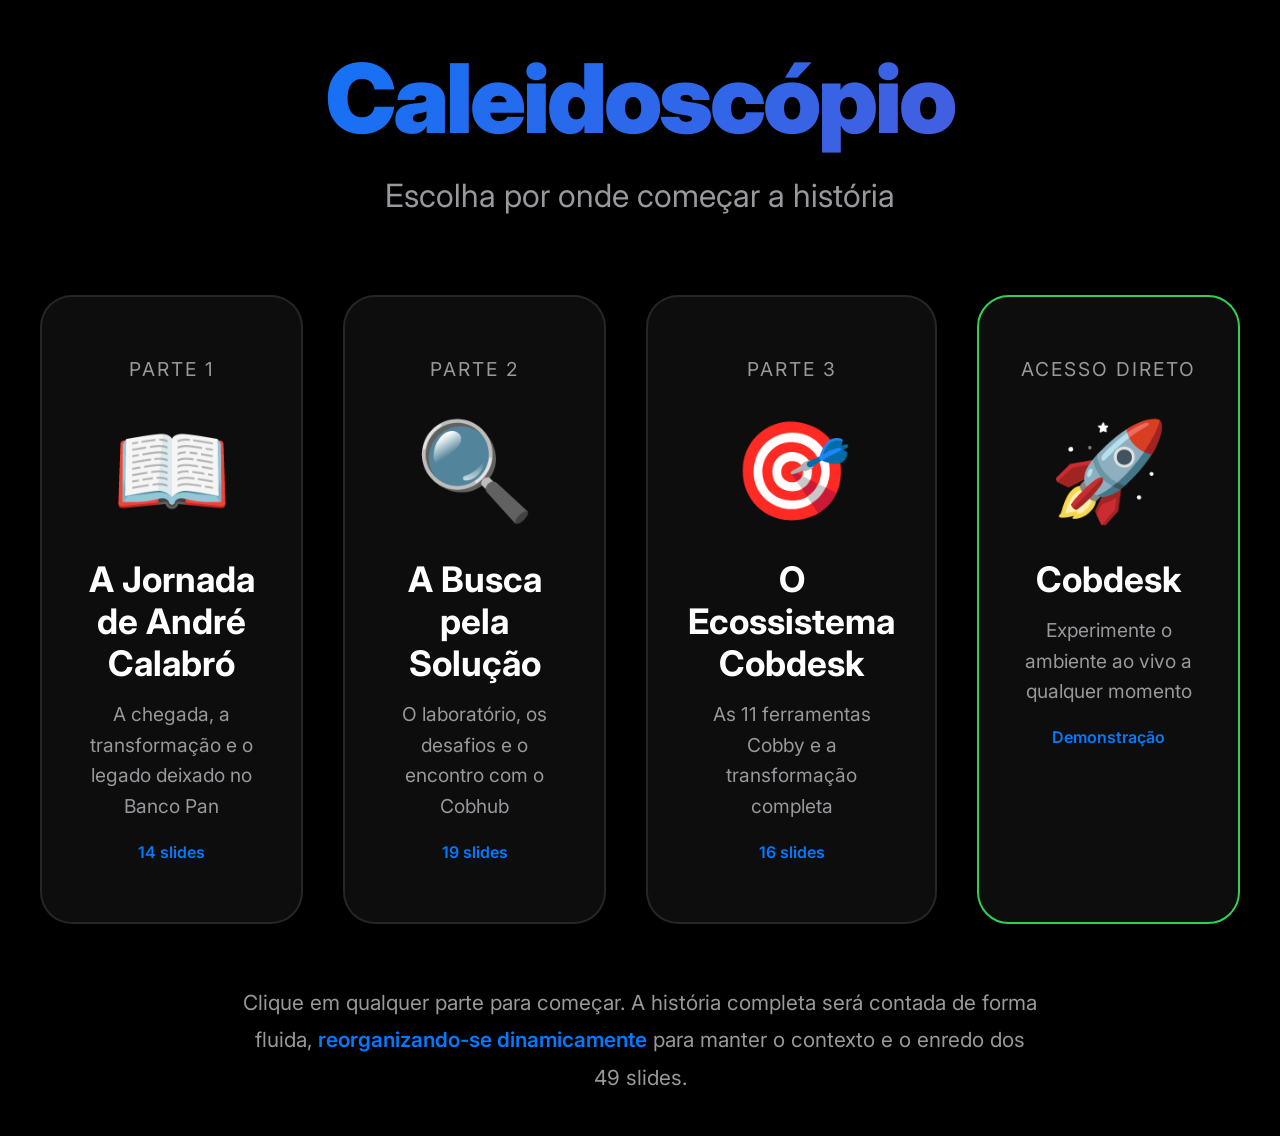
==== commit 061e11c3: "Adiciona botão Cobdesk no Caleidoscópio para acesso direto" ====
--- a/index.html
+++ b/index.html
@@ -51,7 +51,7 @@
 
         .parts {
             display: grid;
-            grid-template-columns: repeat(3, 1fr);
+            grid-template-columns: repeat(4, 1fr);
             gap: 40px;
             margin-bottom: 60px;
         }
@@ -135,12 +135,16 @@
             .container { padding: 30px 20px; }
             .title { font-size: 3.5rem; letter-spacing: -2px; }
             .subtitle { font-size: 1.4rem; margin-bottom: 50px; }
-            .parts { grid-template-columns: 1fr; gap: 25px; }
+            .parts { grid-template-columns: repeat(2, 1fr); gap: 25px; }
             .part-card { padding: 40px 30px; }
             .part-icon { font-size: 4.5rem; margin: 20px 0; }
             .part-title { font-size: 1.8rem; }
             .part-desc { font-size: 1.1rem; }
             .info { font-size: 1.1rem; }
+        }
+
+        @media (max-width: 600px) {
+            .parts { grid-template-columns: 1fr; }
         }
 
         @media (max-width: 480px) {
@@ -164,6 +168,7 @@
         .part-card:nth-child(1) { animation-delay: 0.1s; }
         .part-card:nth-child(2) { animation-delay: 0.2s; }
         .part-card:nth-child(3) { animation-delay: 0.3s; }
+        .part-card:nth-child(4) { animation-delay: 0.4s; }
 
         @keyframes fadeInUp {
             from {
@@ -206,6 +211,14 @@
                 <p class="part-desc">As 11 ferramentas Cobby e a transformação completa</p>
                 <div class="part-slides">16 slides</div>
             </a>
+
+            <a href="https://script.google.com/a/macros/aalima.com.br/s/AKfycbzS2Tofm-NQhO5BAspDlmHgXewmAkPvAzEB2uNEm1iD0BKrYzR9YfdmZirtGIznV4LVpw/exec" target="_blank" class="part-card" style="border-color: #30D158;">
+                <div class="part-number">Acesso Direto</div>
+                <span class="part-icon">🚀</span>
+                <h2 class="part-title">Cobdesk</h2>
+                <p class="part-desc">Experimente o ambiente ao vivo a qualquer momento</p>
+                <div class="part-slides">Demonstração</div>
+            </a>
         </div>
 
         <p class="info">
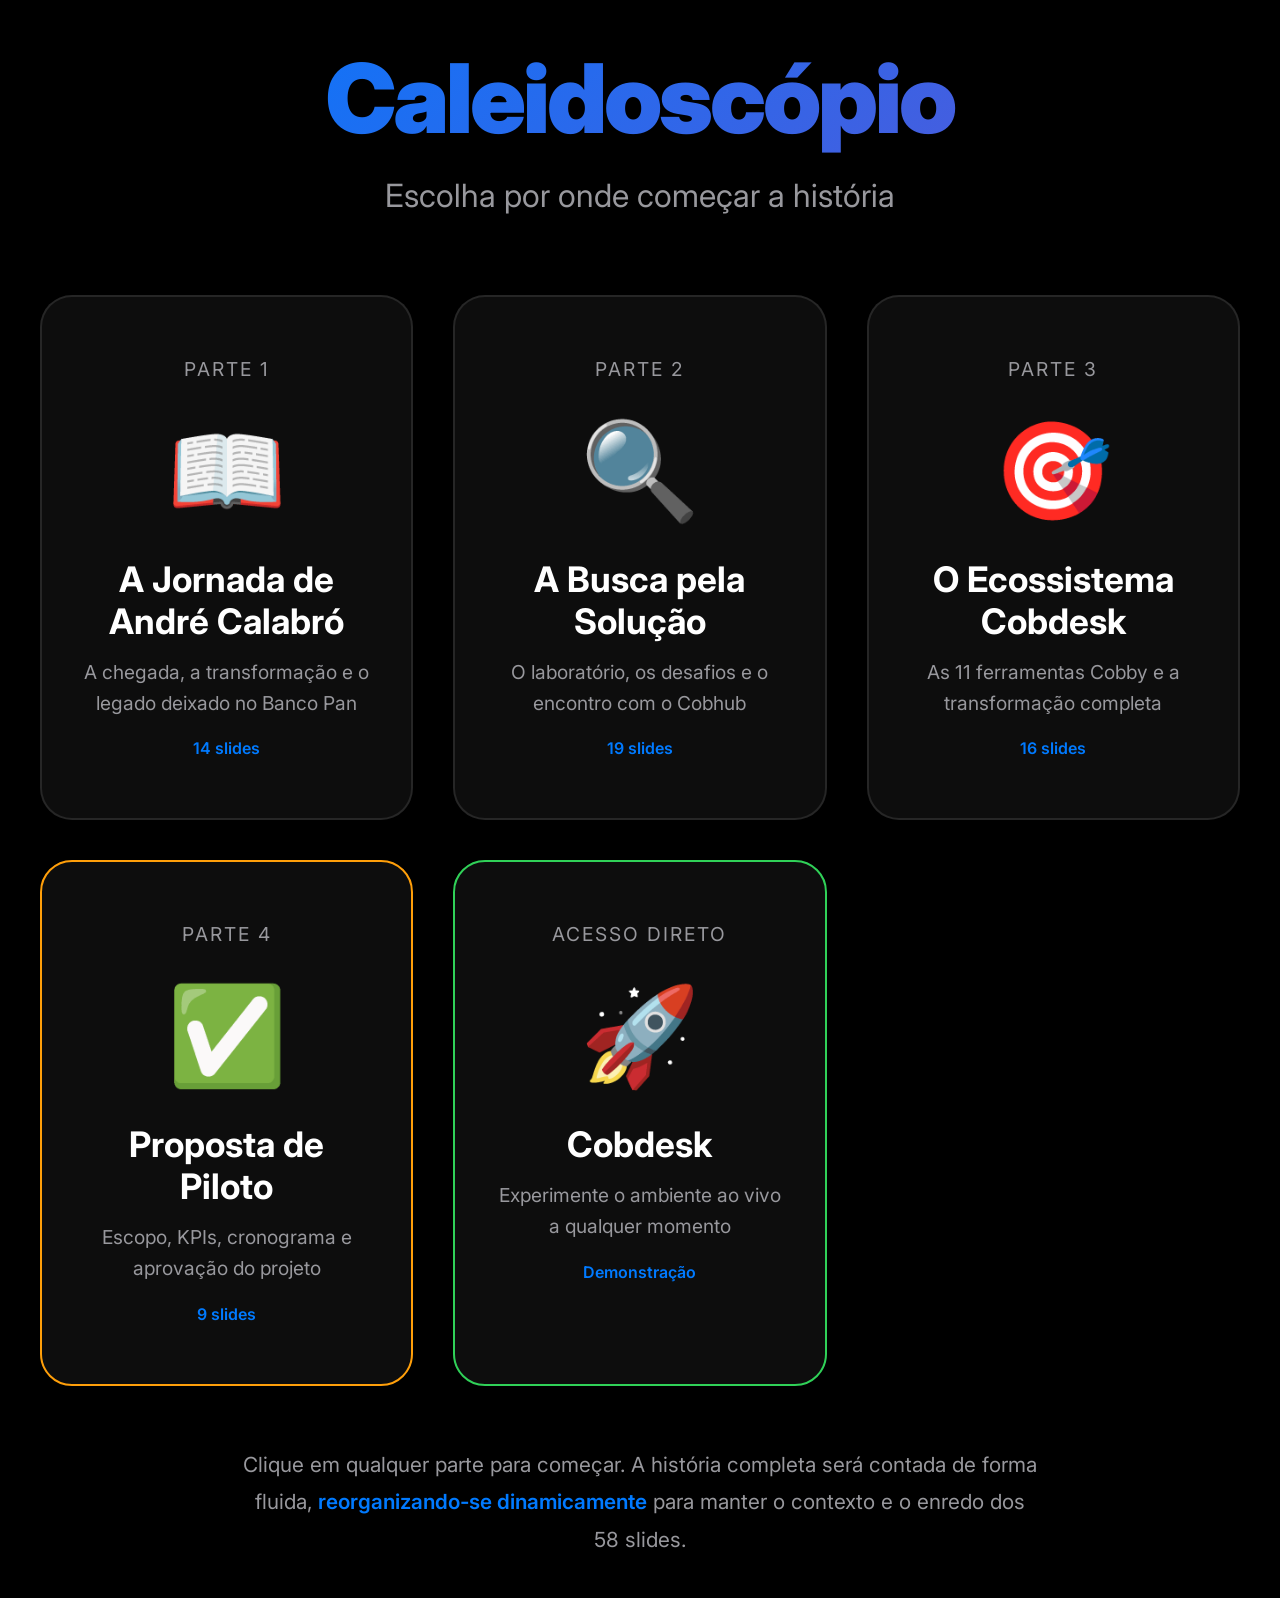
==== commit e458d2ee: "Adiciona Parte 4 - Proposta de Piloto com 9 slides" ====
--- a/index.html
+++ b/index.html
@@ -51,7 +51,7 @@
 
         .parts {
             display: grid;
-            grid-template-columns: repeat(4, 1fr);
+            grid-template-columns: repeat(5, 1fr);
             gap: 40px;
             margin-bottom: 60px;
         }
@@ -122,10 +122,14 @@
         }
 
         /* Responsive */
+        @media (max-width: 1400px) {
+            .parts { grid-template-columns: repeat(3, 1fr); }
+        }
+
         @media (max-width: 1024px) {
             .title { font-size: 4.5rem; }
             .subtitle { font-size: 1.6rem; margin-bottom: 60px; }
-            .parts { gap: 30px; }
+            .parts { gap: 30px; grid-template-columns: repeat(2, 1fr); }
             .part-card { padding: 50px 30px; }
             .part-icon { font-size: 5rem; }
             .part-title { font-size: 2rem; }
@@ -169,6 +173,7 @@
         .part-card:nth-child(2) { animation-delay: 0.2s; }
         .part-card:nth-child(3) { animation-delay: 0.3s; }
         .part-card:nth-child(4) { animation-delay: 0.4s; }
+        .part-card:nth-child(5) { animation-delay: 0.5s; }
 
         @keyframes fadeInUp {
             from {
@@ -212,6 +217,14 @@
                 <div class="part-slides">16 slides</div>
             </a>
 
+            <a href="apresentacao.html?start=4" class="part-card" style="border-color: #FF9F0A;">
+                <div class="part-number">Parte 4</div>
+                <span class="part-icon">✅</span>
+                <h2 class="part-title">Proposta de Piloto</h2>
+                <p class="part-desc">Escopo, KPIs, cronograma e aprovação do projeto</p>
+                <div class="part-slides">9 slides</div>
+            </a>
+
             <a href="https://script.google.com/a/macros/aalima.com.br/s/AKfycbzS2Tofm-NQhO5BAspDlmHgXewmAkPvAzEB2uNEm1iD0BKrYzR9YfdmZirtGIznV4LVpw/exec" target="_blank" class="part-card" style="border-color: #30D158;">
                 <div class="part-number">Acesso Direto</div>
                 <span class="part-icon">🚀</span>
@@ -223,7 +236,7 @@
 
         <p class="info">
             Clique em qualquer parte para começar. A história completa será contada de forma fluida, 
-            <span class="highlight">reorganizando-se dinamicamente</span> para manter o contexto e o enredo dos 49 slides.
+            <span class="highlight">reorganizando-se dinamicamente</span> para manter o contexto e o enredo dos 58 slides.
         </p>
     </div>
 </body>
